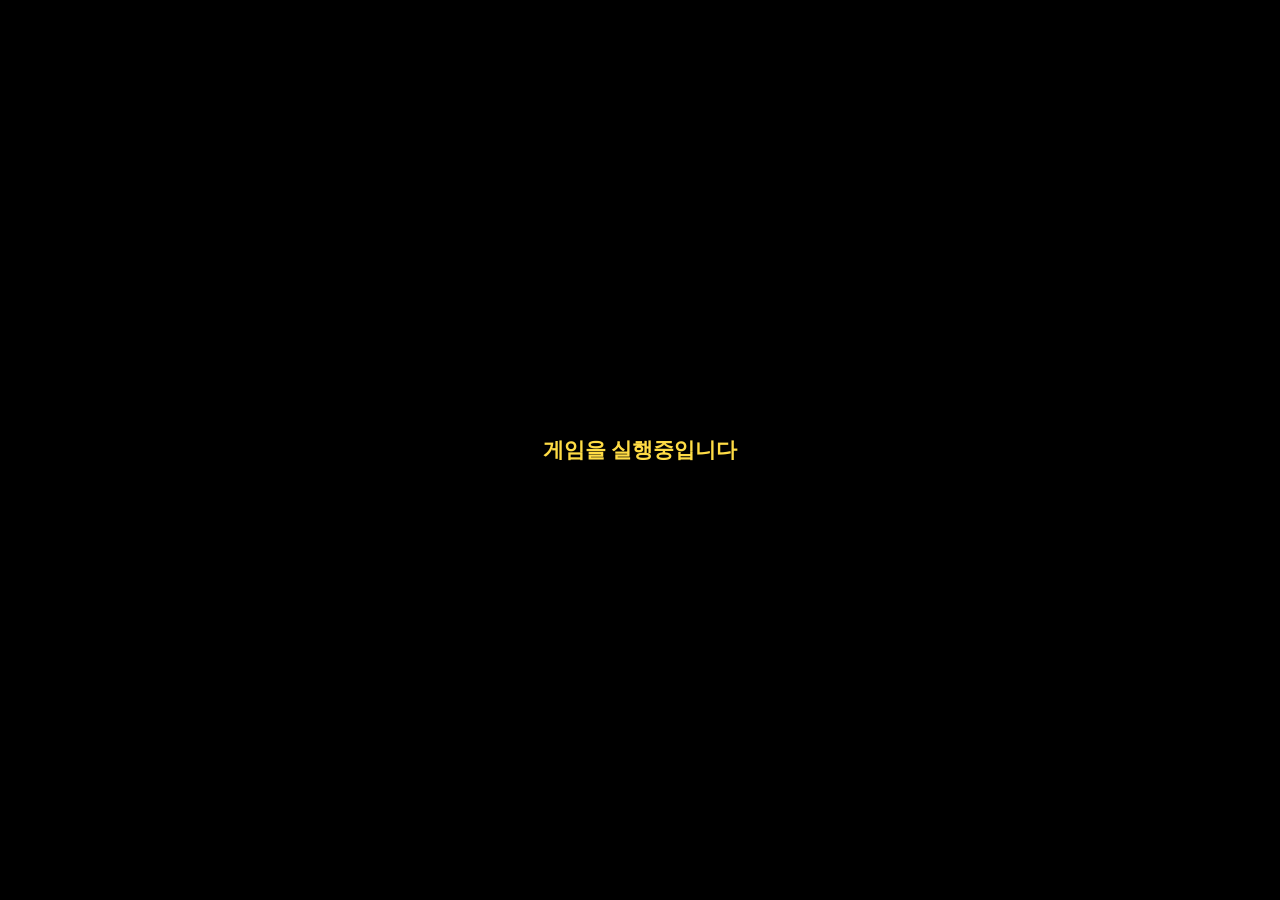
==== timing-shooter/index.html @ fca8069f "Add seamless tutorial and stage music, final boss theme and foyer chase ending" ====
<!doctype html>
<html lang="ko">
<head>
  <meta charset="utf-8">
  <meta name="viewport" content="width=device-width, initial-scale=1">
  <title>Timing Shooter Prototype</title>
  <style>
    :root {
      --target-size: 36px;
      --perfect-size: 52px;
      --circle-size: 120px;
      --judge-size: 61px;
      --button-size: 43px;
      --enemy-height: 245px;
    }

    * {
      box-sizing: border-box;
      -webkit-tap-highlight-color: transparent;
      user-select: none;
    }

    html,
    body {
      width: 100%;
      height: 100%;
      margin: 0;
      overflow: hidden;
      background: #000;
      font-family: Arial, Helvetica, sans-serif;
      display: flex;
      justify-content: center;
    }

    #stage {
      position: relative;
      width: min(100vw, 430px);
      height: 100dvh;
      min-height: 620px;
      overflow: hidden;
      background: #000 url("backgrounds/mafia_mansion_empty_01.png") center center / cover no-repeat;
      touch-action: manipulation;
    }

    #stage img { -webkit-touch-callout: none; -webkit-user-drag: none; }
    #pad { touch-action: none; }

    #stage:not(.game-running) #judgement,
    #stage:not(.game-running) #hud,
    #stage:not(.game-running) #netStatus,
    #stage:not(.game-running) #itemGaugeHud,
    #stage:not(.game-running) #itemTray,
    #stage:not(.game-running) #inventory,
    #stage:not(.game-running) #activeEffects,
    #stage:not(.game-running) #enemyCounter,
    #stage:not(.game-running) #pad {
      display: none;
    }

    #stage.shake {
      animation: stage-shake 260ms ease-in-out 3;
    }

    #stage::before {
      content: "";
      position: absolute;
      inset: 0;
      z-index: 0;
      background:
        radial-gradient(circle at 50% 38%, rgba(0, 0, 0, 0.08), rgba(0, 0, 0, 0.42) 72%),
        rgba(0, 0, 0, 0.18);
      pointer-events: none;
    }

    .front-screen {
      position: absolute;
      inset: 0;
      z-index: 90;
      display: flex;
      overflow: hidden;
      background: #000;
    }

    .front-screen.hidden {
      display: none;
    }

    #screenFade {
      position: absolute;
      inset: 0;
      z-index: 120;
      opacity: 0;
      background: #000;
      pointer-events: none;
      transition: opacity 500ms ease;
    }

    #screenFade.visible {
      opacity: 1;
    }

    #loadingScreen {
      position: absolute;
      inset: 0;
      z-index: 140;
      display: flex;
      align-items: center;
      justify-content: center;
      background: #000;
      color: #ffdc45;
      font-size: 21px;
      font-weight: 700;
      text-align: center;
      padding: 24px;
    }

    #loadingScreen[hidden] { display: none; }

    #floorLoading {
      position: absolute;
      inset: 0;
      z-index: 100;
      background: #000;
    }
    #floorLoading[hidden] { display: none; }
    #floorLoading img {
      width: 100%;
      height: 100%;
      object-fit: cover;
      object-position: 30% center;
    }
    #floorLoading img.baked-caption {
      position: absolute;
      top: -10%;
      height: 110%;
    }
    #floorLoadingCaption {
      position: absolute;
      top: 6%;
      width: 100%;
      padding: 0 12px;
      color: #ffe28b;
      font-size: 24px;
      font-weight: 900;
      text-align: center;
      text-shadow: 0 2px 4px #000;
    }

    #titleScreen {
      align-items: center;
      justify-content: flex-start;
      flex-direction: column;
      background: #000 url("sprites/Main/main_title.png") center center / cover no-repeat;
    }

    #modeScreen::after {
      content: "";
      position: absolute;
      inset: 0;
      z-index: 0;
      background:
        linear-gradient(180deg, rgba(0, 0, 0, 0.2), rgba(0, 0, 0, 0.12) 45%, rgba(0, 0, 0, 0.62)),
        radial-gradient(circle at 50% 26%, rgba(255, 206, 105, 0.1), rgba(0, 0, 0, 0.2) 62%);
      pointer-events: none;
    }

    .tap-to-start {
      position: absolute;
      left: 50%;
      bottom: 24%;
      z-index: 1;
      transform: translateX(-50%);
      color: #f7e6b8;
      font-size: clamp(19px, 5.8vw, 28px);
      font-weight: 900;
      letter-spacing: 0;
      text-shadow: 0 3px 0 rgba(0, 0, 0, 0.9), 0 0 16px rgba(255, 206, 112, 0.58);
      white-space: nowrap;
      animation: tap-blink 1s steps(2, end) infinite;
      pointer-events: none;
    }

    #modeScreen {
      flex-direction: column;
      justify-content: center;
      gap: 11px;
      padding: max(12px, env(safe-area-inset-top)) 0 max(16px, env(safe-area-inset-bottom));
      background: #05070a url("sprites/Main/background.png") center center / cover no-repeat;
    }

    #modeScreen::before {
      content: "";
      position: absolute;
      inset: 0;
      z-index: 0;
      background: rgba(0, 0, 0, 0.42);
      backdrop-filter: blur(2px);
    }

    .mode-title {
      position: relative;
      z-index: 1;
      margin: 0;
      padding-top: 0;
      color: #f4dfaa;
      font-size: clamp(22px, 6.2vw, 32px);
      font-weight: 900;
      text-align: center;
      letter-spacing: 0;
      text-shadow: 0 4px 0 rgba(0, 0, 0, 0.8), 0 0 18px rgba(255, 195, 90, 0.44);
    }

    .mode-card-row {
      position: relative;
      z-index: 1;
      display: flex;
      justify-content: center;
      gap: 9px;
      width: 100%;
      padding: 2px 12px 0;
      overflow: visible;
    }

    .mode-card {
      flex: 0 1 calc((100% - 42px) / 3);
      max-width: 125px;
      aspect-ratio: 1086 / 1448;
      padding: 0;
      border: 2px solid rgba(255, 220, 150, 0.46);
      border-radius: 8px;
      overflow: hidden;
      background: rgba(0, 0, 0, 0.42);
      box-shadow: 0 12px 28px rgba(0, 0, 0, 0.5), 0 0 18px rgba(255, 185, 88, 0.14);
      transform: translateY(0);
      transition: transform 120ms ease, filter 120ms ease, border-color 120ms ease;
    }

    .mode-card img {
      display: block;
      width: 100%;
      height: 100%;
      object-fit: cover;
      pointer-events: none;
    }

    .mode-card:active {
      transform: translateY(5px) scale(0.985);
      filter: brightness(1.12);
      border-color: rgba(255, 240, 190, 0.95);
    }

    .mode-card.selected {
      border-color: #ffd84a;
      filter: brightness(1.14) saturate(1.08);
      box-shadow:
        0 12px 28px rgba(0, 0, 0, 0.5),
        0 0 0 2px rgba(255, 216, 74, 0.35),
        0 0 24px rgba(255, 216, 74, 0.48);
    }

    .mode-description {
      position: relative;
      z-index: 1;
      width: calc(100% - 28px);
      height: 184px;
      margin: 2px auto 0;
      padding: 16px 16px 14px;
      border: 1px solid rgba(235, 196, 118, 0.5);
      border-radius: 8px;
      background: linear-gradient(180deg, rgba(10, 14, 20, 0.86), rgba(5, 7, 12, 0.78));
      box-shadow: 0 12px 28px rgba(0, 0, 0, 0.36), inset 0 1px 0 rgba(255, 255, 255, 0.06);
      color: rgba(246, 226, 184, 0.92);
      font-size: clamp(13px, 3.8vw, 16px);
      font-weight: 800;
      line-height: 1.45;
      text-align: center;
      overflow: hidden;
    }

    .mode-description strong {
      display: block;
      margin-bottom: 8px;
      color: #ffd874;
      font-size: clamp(17px, 5vw, 22px);
      letter-spacing: 0;
      text-shadow: 0 2px 0 rgba(0, 0, 0, 0.8);
    }

    #startGameButton {
      position: relative;
      z-index: 1;
      width: min(72%, 280px);
      min-height: 54px;
      margin: 2px auto 0;
      border: 1px solid rgba(255, 219, 124, 0.82);
      border-radius: 8px;
      color: #1a1208;
      background: linear-gradient(180deg, #ffe78e, #d9962e);
      box-shadow: 0 8px 0 rgba(70, 37, 10, 0.72), 0 0 22px rgba(255, 205, 88, 0.35);
      font-size: clamp(17px, 5vw, 22px);
      font-weight: 900;
      letter-spacing: 0;
      text-shadow: 0 1px 0 rgba(255, 255, 255, 0.5);
    }

    #startGameButton:active {
      transform: translateY(7px);
      box-shadow: 0 1px 0 rgba(70, 37, 10, 0.72), 0 0 18px rgba(255, 205, 88, 0.42);
    }

    .target-set {
      position: absolute;
      z-index: 2;
      width: var(--circle-size);
      height: var(--circle-size);
      transform: translate(-50%, -50%);
      pointer-events: none;
    }

    .target-set img {
      position: absolute;
      left: 50%;
      top: 50%;
      display: block;
      transform: translate(-50%, -50%);
      pointer-events: none;
    }

    .enemy-img {
      z-index: 1;
      top: 70%;
      width: auto;
      height: var(--enemy-height);
      filter: drop-shadow(0 10px 16px rgba(0, 0, 0, 0.6));
      transform: translate(-50%, -50%);
    }

    .enemy-img.reaction {
      transform: translate(-50%, -50%) scale(0.9);
    }

    .enemy-knockdown {
      position: absolute;
      left: 50%;
      top: 50%;
      z-index: 1;
      transform: translate(-50%, -50%);
      background-size: 400% 200%;
      background-repeat: no-repeat;
      pointer-events: none;
      filter: drop-shadow(0 10px 16px rgba(0, 0, 0, 0.6));
    }

    .target-img {
      z-index: 2;
      width: var(--target-size);
      height: var(--target-size);
    }

    .perfect-line-img {
      z-index: 3;
      width: var(--perfect-size);
      height: var(--perfect-size);
    }

    .perfect-line-img.sniper-assisted {
      transform: translate(-50%, -50%) scale(1.55);
      filter: drop-shadow(0 0 10px rgba(255, 235, 150, 0.85));
    }

    .circle-img {
      z-index: 4;
      width: var(--circle-size);
      height: var(--circle-size);
      will-change: transform;
    }

    .judge-img {
      z-index: 5;
      width: var(--judge-size);
      height: var(--judge-size);
      opacity: 0;
      transition: opacity 55ms linear;
    }

    .judge-img.visible {
      opacity: 1;
    }

    .judge-img.sniper-assisted {
      transform: translate(-50%, -50%) scale(1.45);
      filter: drop-shadow(0 0 12px rgba(255, 235, 150, 0.75));
    }

    #judgement {
      position: absolute;
      left: 50%;
      top: 18%;
      z-index: 10;
      transform: translate(-50%, -50%);
      font-size: clamp(42px, 12vw, 104px);
      font-weight: 900;
      letter-spacing: 0;
      text-shadow: 0 4px 0 rgba(0, 0, 0, 0.75), 0 0 24px currentColor;
      opacity: 0;
      pointer-events: none;
      white-space: nowrap;
    }

    #judgement.show {
      animation: judgement-pop 540ms ease-out forwards;
    }

    .judgement-popup {
      position: absolute;
      z-index: 10;
      transform: translate(-50%, -50%);
      font-size: clamp(22px, 5vw, 42px);
      font-weight: 900;
      letter-spacing: 0;
      text-shadow: 0 4px 0 rgba(0, 0, 0, 0.75), 0 0 24px currentColor;
      pointer-events: none;
      white-space: nowrap;
      animation: judgement-pop 540ms ease-out forwards;
    }

    .combo-popup {
      position: absolute;
      left: 50%;
      top: max(260px, 28%);
      z-index: 12;
      transform: translate(-50%, -50%);
      color: #ffd85a;
      font-size: clamp(24px, 7vw, 54px);
      font-weight: 900;
      letter-spacing: 0;
      text-shadow:
        0 4px 0 rgba(0, 0, 0, 0.85),
        0 0 18px rgba(255, 200, 60, 0.9),
        0 0 32px rgba(255, 110, 30, 0.55);
      pointer-events: none;
      white-space: nowrap;
      animation: combo-pop 720ms ease-out forwards;
    }

    .damage-popup {
      position: absolute;
      z-index: 11;
      transform: translate(-50%, -50%);
      color: #ff2f2f;
      font-size: clamp(24px, 6vw, 48px);
      font-weight: 800;
      letter-spacing: 0;
      -webkit-text-stroke: 4.8px #fff;
      paint-order: stroke fill;
      text-shadow:
        -3px -3px 0 #fff,
        3px -3px 0 #fff,
        -3px 3px 0 #fff,
        3px 3px 0 #fff,
        -5px 0 0 #fff,
        5px 0 0 #fff,
        0 -5px 0 #fff,
        0 5px 0 #fff,
        0 4px 0 rgba(0, 0, 0, 0.72),
        0 0 16px rgba(255, 40, 40, 0.35);
      pointer-events: none;
      white-space: nowrap;
      animation: damage-rise 430ms ease-out forwards;
    }

    .item-name-popup {
      position: absolute;
      left: 50%;
      top: max(300px, 33%);
      z-index: 13;
      transform: translate(-50%, -50%);
      font-size: clamp(18px, 4.9vw, 38px);
      font-weight: 900;
      letter-spacing: 0;
      -webkit-text-stroke: 3.4px #fff;
      paint-order: stroke fill;
      pointer-events: none;
      white-space: nowrap;
      text-shadow:
        -3px -3px 0 #fff,
        3px -3px 0 #fff,
        -3px 3px 0 #fff,
        3px 3px 0 #fff,
        -4px 0 0 #fff,
        4px 0 0 #fff,
        0 -4px 0 #fff,
        0 4px 0 #fff,
        0 4px 0 rgba(0, 0, 0, 0.75),
        0 0 18px currentColor;
      animation: item-name-pop 1050ms ease-out forwards;
    }

    .item-name-popup.weapon {
      color: #ff3030;
    }

    .item-name-popup.support {
      color: #35e868;
    }

    .bullet-effect {
      position: absolute;
      z-index: 9;
      width: 160px;
      height: auto;
      transform: translate(-50%, -50%);
      pointer-events: none;
      mix-blend-mode: screen;
      filter: saturate(1.2) brightness(1.08);
    }

    .muzzle-flash {
      position: absolute;
      z-index: 8;
      width: 86px;
      height: auto;
      transform: translate(-50%, -50%) scaleX(-1);
      pointer-events: none;
      mix-blend-mode: screen;
      filter: saturate(1.35) brightness(1.18);
    }

    .enemy-hp {
      position: absolute;
      left: 50%;
      z-index: 6;
      width: 142px;
      height: 17px;
      transform: translate(-50%, -50%) scale(0.65);
      pointer-events: none;
    }

    .enemy-hp-fill {
      position: absolute;
      left: calc(50% - 58.5px);
      top: calc(50% - 5px);
      z-index: 1;
      width: 117px;
      height: 10px;
      border-radius: 999px;
      background:
        linear-gradient(180deg, rgba(255, 160, 150, 0.95), rgba(178, 0, 18, 0.95) 48%, rgba(92, 0, 8, 0.98)),
        repeating-linear-gradient(90deg, rgba(255, 255, 255, 0.14) 0 6px, rgba(0, 0, 0, 0.08) 6px 12px);
      box-shadow: inset 0 1px 0 rgba(255, 230, 220, 0.42), 0 0 8px rgba(255, 35, 35, 0.28);
      transition: width 360ms ease-out;
    }

    .enemy-hp-frame {
      position: absolute;
      inset: 0;
      z-index: 2;
      width: 100%;
      height: 100%;
      object-fit: fill;
    }

    .machine-push-prompt {
      position: absolute;
      left: 50%;
      z-index: 8;
      display: none;
      align-items: center;
      gap: 4px;
      transform: translate(-50%, -50%);
      pointer-events: none;
      filter: drop-shadow(0 3px 0 rgba(0, 0, 0, 0.7)) drop-shadow(0 0 10px rgba(255, 238, 120, 0.55));
    }

    .machine-push-prompt.visible {
      display: flex;
    }

    .machine-push-prompt img {
      position: static;
      width: 24px;
      height: 24px;
      transform: none;
      animation: machine-button-mash 260ms ease-in-out infinite;
    }

    .machine-push-prompt span {
      color: #ffe66d;
      font-size: 14px;
      font-weight: 900;
      letter-spacing: 0;
      -webkit-text-stroke: 2px #000;
      paint-order: stroke fill;
      text-shadow: 0 0 10px rgba(255, 210, 60, 0.72);
      animation: machine-push-blink 520ms steps(2, end) infinite;
    }

    .hit-blood-overlay {
      position: absolute;
      inset: 0;
      z-index: 45;
      width: 100%;
      height: 100%;
      object-fit: cover;
      pointer-events: none;
      mix-blend-mode: screen;
      animation: hit-blood-flash 760ms ease-out forwards;
    }

    #hud {
      position: absolute;
      left: 12px;
      top: 12px;
      z-index: 30;
      width: min(310px, calc(100% - 100px));
      padding: 10px 12px 12px;
      border: 1px solid rgba(255, 255, 255, 0.08);
      border-radius: 8px;
      background: linear-gradient(180deg, rgba(11, 16, 22, 0.86), rgba(7, 10, 14, 0.72));
      box-shadow: 0 12px 30px rgba(0, 0, 0, 0.34);
      pointer-events: none;
    }

    .score-row {
      display: flex;
      align-items: baseline;
      justify-content: space-between;
      gap: 12px;
      margin-bottom: 8px;
    }

    .hud-label {
      color: rgba(255, 255, 255, 0.72);
      font-size: 11px;
      font-weight: 800;
      letter-spacing: 0.08em;
    }

    #scoreValue {
      color: #ffffff;
      font-size: 38px;
      font-weight: 900;
      line-height: 0.95;
      letter-spacing: 0;
      text-shadow: 0 0 14px rgba(255, 220, 130, 0.28), 0 3px 0 rgba(0, 0, 0, 0.52);
    }

    .hp-row,
    .effect-row {
      display: grid;
      grid-template-columns: 1fr auto;
      gap: 10px;
      align-items: center;
    }

    .hp-row {
      margin-bottom: 8px;
    }

    .hp-track {
      position: relative;
      height: 10px;
      overflow: hidden;
      border-radius: 999px;
      background: rgba(255, 255, 255, 0.13);
      box-shadow: inset 0 0 0 1px rgba(255, 255, 255, 0.08), inset 0 2px 4px rgba(0, 0, 0, 0.48);
    }

    #hpFill {
      position: absolute;
      left: 0;
      top: 0;
      width: 100%;
      height: 100%;
      border-radius: inherit;
      background: linear-gradient(90deg, #db3241 0%, #ff5261 100%);
      box-shadow: 0 0 14px rgba(255, 82, 97, 0.28);
      transition: width 180ms ease-out;
    }

    #hpText {
      min-width: 58px;
      color: rgba(255, 255, 255, 0.82);
      font-size: 11px;
      font-weight: 900;
      text-align: right;
    }

    .effect-row {
      position: absolute;
      left: 0;
      right: 150px;
      bottom: 48px;
      z-index: 7;
      display: none;
      grid-template-columns: 38px 1fr 36px;
      gap: 7px;
      align-items: center;
      height: 38px;
      pointer-events: none;
    }

    .effect-row[data-slot="2"] {
      bottom: 86px;
    }

    .effect-row[data-slot="3"] {
      bottom: 124px;
    }

    .effect-row.visible {
      display: grid;
    }

    .effect-track {
      position: relative;
      height: 7px;
      overflow: hidden;
      border-radius: 999px;
      background: rgba(255, 255, 255, 0.13);
      box-shadow: inset 0 0 0 1px rgba(255, 255, 255, 0.07);
    }

    .effect-gauge-fill {
      position: absolute;
      left: 0;
      top: 0;
      width: 100%;
      height: 100%;
      border-radius: inherit;
      background: linear-gradient(90deg, #ffd45b 0%, #ff7445 100%);
      transition: width 120ms linear;
    }

    .effect-gauge-text {
      min-width: 36px;
      color: rgba(255, 238, 184, 0.92);
      font-size: 10px;
      font-weight: 900;
      text-align: right;
      text-shadow: 0 2px 0 rgba(0, 0, 0, 0.85), 0 0 8px rgba(255, 195, 82, 0.38);
    }

    #netStatus {
      display: none;
      position: absolute;
      left: 10px;
      top: 94px;
      z-index: 30;
      padding: 5px 8px;
      border-radius: 6px;
      background: rgba(0, 0, 0, 0.45);
      color: rgba(255, 255, 255, 0.85);
      font-size: 12px;
      font-weight: 700;
      letter-spacing: 0;
      pointer-events: none;
    }

    #exitGame {
      position: absolute;
      top: 12px;
      right: 12px;
      z-index: 31;
      width: 56px;
      min-height: 44px;
      border: 1px solid #ffffff60;
      border-radius: 6px;
      color: #fff;
      background: #12171ee6;
      font-size: 13px;
      font-weight: 700;
      cursor: pointer;
    }

    #audioControls { position: absolute; left: 12px; bottom: 20px; z-index: 96; display: flex; gap: 6px; }
    #audioControls[hidden] { display: none; }
    #audioControls button { width: 52px; height: 36px; border: 1px solid #ffffff70; border-radius: 4px; background: #12171ee6; color: #ffd629; font-size: 12px; font-weight: 700; cursor: pointer; }
    #audioControls button[aria-pressed="false"] { color: #b6bbc2; text-decoration: line-through; }
    #stage.game-running #audioControls, #stage.duel-running #audioControls { left: auto; right: 80px; top: 12px; bottom: auto; }
    #stage.game-running #audioControls button, #stage.duel-running #audioControls button { width: 44px; height: 30px; }

    .player-label { color: #fff; font-size: 14px; font-weight: 900; margin-bottom: 3px; }
    #enemyCounter {
      position: absolute; top: 65px; right: 12px; z-index: 30;
      display: flex; align-items: center; gap: 4px; pointer-events: none;
    }
    .enemy-face { position: relative; width: 30px; height: 36px; overflow: hidden; }
    .enemy-face img { position: absolute; width: 96px; max-width: none; left: -24px; top: -2px; }
    #enemiesRemaining { color: #fff; font-size: 30px; font-weight: 900; text-shadow: 0 2px 3px #000; }
    #activeEffects {
      position: absolute; left: 12px; top: 134px; width: min(310px, calc(100% - 100px));
      z-index: 30; pointer-events: none;
    }
    #activeEffects .effect-row {
      position: static; height: 30px; margin-bottom: 4px;
      grid-template-columns: 30px minmax(0, 1fr) 36px;
    }
    #activeEffects .active-item-icon { width: 30px; height: 26px; }
    #inventory {
      position: absolute; left: 14px; bottom: 92px; z-index: 20;
      width: min(252px, calc(100% - 170px)); display: grid;
      grid-template-columns: repeat(3, minmax(0, 1fr)); gap: 6px;
    }
    .inventory-slot {
      position: relative; height: 62px; min-width: 0; padding: 4px;
      border: 1px solid #ffe0a0; border-radius: 8px;
      background: linear-gradient(#ffdb9d, #d98e48); cursor: pointer;
    }
    .inventory-slot:disabled { background: #131a22b8; border-color: #ffffff50; cursor: default; }
    .inventory-slot img { width: 100%; height: 100%; object-fit: contain; }
    .inventory-slot span { position: absolute; right: 3px; bottom: 2px; font-size: 10px; font-weight: 900; color: #23150b; }
    .inventory-slot:active:not(:disabled) { transform: translateY(3px); }
    #stage:not(.game-running) #exitGame,
    #exitGame[hidden], #exitConfirm[hidden] { display: none; }
    #exitConfirm {
      position: absolute;
      inset: 0;
      z-index: 70;
      display: grid;
      place-items: center;
      background: #000b;
    }
    .exit-dialog {
      width: min(280px, calc(100% - 48px));
      padding: 28px 20px 20px;
      border: 1px solid #ffffff50;
      border-radius: 8px;
      background: #191d23;
      color: #fff;
      text-align: center;
    }
    .exit-dialog h2 { margin: 0 0 24px; font-size: 22px; }
    .exit-actions { display: flex; gap: 12px; }
    .exit-actions button { flex: 1; min-height: 44px; border: 1px solid #ffffff60; border-radius: 6px; font-size: 16px; font-weight: 700; cursor: pointer; }
    #exitYes { background: #b32b34; color: #fff; }
    #exitNo { background: #e6e9ef; color: #20242c; }

    #stageClear,
    #gameOver {
      position: absolute;
      inset: 0;
      z-index: 60;
      display: grid;
      place-items: center;
      background: #0008;
      color: #ffd629;
      font-size: 40px;
      font-weight: 900;
      text-align: center;
      text-shadow: 0 3px 6px #000;
    }

    #stageClear[hidden], #gameOver[hidden] { display: none; }
    .clear-results {
      position: absolute;
      top: 20%;
      left: 50%;
      width: min(330px, calc(100% - 48px));
      transform: translateX(-50%);
    }
    .clear-title {
      margin: 0 0 32px;
      font-size: 40px;
      line-height: 1.15;
      animation: clear-stamp 440ms ease-out both;
    }
    .clear-score-row {
      margin-top: 22px;
      visibility: hidden;
      color: #fff;
    }
    .clear-score-row.revealed {
      visibility: visible;
      animation: clear-stamp 360ms ease-out both;
    }
    .clear-score-label { display: block; font-size: 15px; line-height: 1.5; }
    .clear-score-value { display: block; font-size: 32px; line-height: 1.2; font-variant-numeric: tabular-nums; }
    #clearShootRow { color: #ffe18b; }
    #clearHpRow { color: #7dffa6; }
    #clearTotalRow { padding-top: 20px; border-top: 1px solid #ffffff60; }
    .clear-score-row.summing .clear-score-value { animation: clear-score-pulse 400ms ease-out; }
    @keyframes clear-stamp {
      0% { opacity: 0; transform: scale(1.35); }
      65% { opacity: 1; transform: scale(0.96); }
      100% { opacity: 1; transform: scale(1); }
    }
    @keyframes clear-score-pulse {
      50% { transform: scale(1.12); color: #fff; }
    }
    #gameOver {
      color: #ff3434;
      opacity: 0;
      animation: game-over-reveal 450ms ease-out 1100ms forwards;
    }
    @keyframes game-over-reveal {
      to { opacity: 1; }
    }
    .return-to-title {
      width: 100%;
      min-height: 44px;
      padding: 8px;
      border: 0;
      background: transparent;
      color: #fff;
      font: 700 16px Arial, sans-serif;
      cursor: pointer;
      animation: tap-blink 1s steps(2, end) infinite;
    }
    .return-to-title[hidden] { display: none; }
    #returnToTitle { position: absolute; top: calc(50% + 52px); left: 0; }
    #clearReturnToTitle { margin-top: 28px; }
    #stage.game-over #pad,
    #stage.game-over #itemGaugeHud,
    #stage.game-over #itemTray {
      opacity: 0;
      transition: opacity 300ms ease-out;
    }

    @keyframes damage-rise {
      0% {
        opacity: 0;
        transform: translate(-50%, -50%) scale(0.82);
      }
      16% {
        opacity: 1;
        transform: translate(-50%, -58%) scale(1.08);
      }
      42% {
        opacity: 1;
        transform: translate(-50%, -112%) scale(1);
      }
      82% {
        opacity: 1;
        transform: translate(-50%, -112%) scale(1);
      }
      100% {
        opacity: 0;
        transform: translate(-50%, -112%) scale(0.98);
      }
    }

    @keyframes judgement-pop {
      0% {
        opacity: 0;
        transform: translate(-50%, -50%) scale(0.78);
      }
      16% {
        opacity: 1;
        transform: translate(-50%, -50%) scale(1.08);
      }
      70% {
        opacity: 1;
        transform: translate(-50%, -50%) scale(1);
      }
      100% {
        opacity: 0;
        transform: translate(-50%, -58%) scale(0.96);
      }
    }

    @keyframes combo-pop {
      0% {
        opacity: 0;
        transform: translate(-50%, -34%) scale(0.76);
      }
      20% {
        opacity: 1;
        transform: translate(-50%, -50%) scale(1.16);
      }
      70% {
        opacity: 1;
        transform: translate(-50%, -54%) scale(1);
      }
      100% {
        opacity: 0;
        transform: translate(-50%, -72%) scale(1.03);
      }
    }

    @keyframes item-name-pop {
      0% {
        opacity: 0;
        transform: translate(-50%, -34%) scale(0.78);
      }
      18% {
        opacity: 1;
        transform: translate(-50%, -50%) scale(1.12);
      }
      72% {
        opacity: 1;
        transform: translate(-50%, -52%) scale(1);
      }
      100% {
        opacity: 0;
        transform: translate(-50%, -70%) scale(0.98);
      }
    }

    @keyframes machine-button-mash {
      0%,
      100% {
        transform: translateY(0) scale(1);
      }
      48% {
        transform: translateY(4px) scale(0.92);
      }
    }

    @keyframes machine-push-blink {
      0%,
      49% {
        opacity: 1;
      }
      50%,
      100% {
        opacity: 0.42;
      }
    }

    @keyframes stage-shake {
      0% {
        transform: translate(0, 0);
      }
      20% {
        transform: translate(-7px, 5px);
      }
      40% {
        transform: translate(6px, -4px);
      }
      60% {
        transform: translate(-5px, -3px);
      }
      80% {
        transform: translate(4px, 3px);
      }
      100% {
        transform: translate(0, 0);
      }
    }

    @keyframes hit-blood-flash {
      0% {
        opacity: 0;
      }
      14% {
        opacity: 0.52;
      }
      48% {
        opacity: 0.32;
      }
      100% {
        opacity: 0;
      }
    }

    #pad {
      position: absolute;
      right: 12px;
      bottom: 92px;
      z-index: 20;
      width: 132px;
      height: 132px;
    }

    .pad-button {
      position: absolute;
      width: var(--button-size);
      height: var(--button-size);
      padding: 0;
      border: 0;
      border-radius: 50%;
      background: transparent;
      cursor: pointer;
      filter: drop-shadow(0 7px 0 rgba(0, 0, 0, 0.55)) drop-shadow(0 0 16px rgba(255, 255, 255, 0.18));
      transform: translateY(0);
    }

    .pad-button[data-color="b"] {
      left: 44px;
      top: 0;
    }

    .pad-button[data-color="g"] {
      left: 0;
      top: 44px;
    }

    .pad-button[data-color="y"] {
      left: 44px;
      bottom: 0;
    }

    .pad-button[data-color="r"] {
      right: 0;
      top: 44px;
    }

    .pad-button:active,
    .pad-button.pressed {
      transform: translateY(7px);
      filter: drop-shadow(0 1px 0 rgba(0, 0, 0, 0.7)) drop-shadow(0 0 24px rgba(255, 255, 255, 0.38));
    }

    .pad-button img {
      width: 100%;
      height: 100%;
      display: block;
    }

    #itemTray {
      position: absolute;
      left: 14px;
      bottom: 170px;
      z-index: 20;
      width: min(166px, calc(100% - 170px));
      height: 172px;
      pointer-events: none;
    }

    #itemTray.raised-1 {
      bottom: 122px;
    }

    #itemTray.raised-2 {
      bottom: 164px;
    }

    #itemTray.raised-3 {
      bottom: 202px;
    }

    .item-choice {
      position: absolute;
      width: calc(50% - 4px);
      height: 52px;
      border: 1px solid rgba(255, 255, 255, 0.18);
      border-radius: 8px;
      background: linear-gradient(180deg, rgba(38, 45, 55, 0.88), rgba(13, 17, 23, 0.88));
      color: rgba(255, 255, 255, 0.52);
      font-size: 12px;
      font-weight: 900;
      letter-spacing: 0;
      box-shadow: 0 7px 0 rgba(0, 0, 0, 0.48), 0 0 18px rgba(255, 255, 255, 0.08);
      cursor: pointer;
      pointer-events: auto;
    }

    .item-choice:active {
      transform: translateY(7px);
      box-shadow: 0 1px 0 rgba(0, 0, 0, 0.68), 0 0 24px rgba(255, 66, 48, 0.38);
    }

    .item-choice {
      display: none;
      color: #24170e;
      border-color: rgba(255, 222, 165, 0.86);
      background: linear-gradient(180deg, rgba(255, 219, 157, 0.96), rgba(217, 142, 72, 0.96));
      box-shadow: 0 7px 0 rgba(82, 41, 15, 0.58), 0 0 18px rgba(255, 180, 80, 0.24);
    }

    .item-choice img {
      position: absolute;
      left: 50%;
      top: 50%;
      max-width: calc(100% - 6px);
      max-height: 46px;
      transform: translate(-50%, -50%);
      filter: brightness(1.14) saturate(1.12) contrast(1.06) drop-shadow(0 2px 2px rgba(80, 35, 10, 0.38));
      pointer-events: none;
    }

    .active-item-icon {
      display: none;
      width: 38px;
      height: 32px;
      border: 1px solid rgba(255, 222, 165, 0.86);
      border-radius: 7px;
      background: linear-gradient(180deg, rgba(255, 219, 157, 0.96), rgba(217, 142, 72, 0.96));
      box-shadow: 0 4px 0 rgba(82, 41, 15, 0.58), 0 0 12px rgba(255, 180, 80, 0.24);
      pointer-events: none;
    }

    .active-item-icon.visible {
      display: block;
    }

    .active-item-icon img {
      width: 100%;
      height: 100%;
      object-fit: contain;
      padding: 3px;
      filter: brightness(1.32) saturate(1.18) contrast(1.06);
    }

    :is(.item-choice, .inventory-slot, .active-item-icon)[data-item-id="magnum"] { --weapon-tag: #ef3038; }
    :is(.item-choice, .inventory-slot, .active-item-icon)[data-item-id="shotgun"] { --weapon-tag: #fff12c; }
    :is(.item-choice, .inventory-slot, .active-item-icon)[data-item-id="machine_gun"] { --weapon-tag: #2479ff; }
    :is(.item-choice, .inventory-slot, .active-item-icon)[data-item-id="sniper"] { --weapon-tag: #20c94f; }
    :is(.item-choice, .inventory-slot, .active-item-icon):is([data-item-id="magnum"], [data-item-id="shotgun"], [data-item-id="machine_gun"], [data-item-id="sniper"])::after {
      content: '';
      position: absolute;
      left: 0;
      top: 0;
      width: 20px;
      height: 20px;
      border-top-left-radius: 6px;
      background: var(--weapon-tag);
      clip-path: polygon(0 0, 100% 0, 0 100%);
      pointer-events: none;
      z-index: 2;
    }
    .active-item-icon { position: relative; }
    .active-item-icon[data-item-id]::after { width: 10px; height: 10px; border-top-left-radius: 5px; }

    .item-choice.visible {
      display: block;
    }

    .item-choice[data-slot="1"] {
      left: 0;
      top: 0;
    }

    .item-choice[data-slot="2"] {
      right: 0;
      top: 0;
    }

    .item-choice[data-slot="3"] {
      left: 0;
      top: 60px;
    }

    .item-choice[data-slot="4"] {
      right: 0;
      top: 60px;
    }

    .item-choice[data-slot="5"] {
      left: 0;
      bottom: 0;
    }

    .item-choice[data-slot="6"] {
      right: 0;
      bottom: 0;
    }

    #itemGaugeHud {
      position: absolute;
      left: 10px;
      right: 10px;
      bottom: 8px;
      z-index: 24;
      display: grid;
      grid-template-columns: 48px 1fr;
      gap: 8px;
      align-items: end;
      height: 86px;
      pointer-events: none;
    }

    .item-level-label {
      height: 30px;
      display: flex;
      align-items: center;
      justify-content: center;
      gap: 3px;
      align-self: end;
      margin-bottom: 7px;
      color: #ffeaa2;
      font-weight: 900;
      text-shadow: 0 2px 0 rgba(0, 0, 0, 0.72), 0 0 8px rgba(255, 187, 55, 0.35);
    }

    .item-level-label span {
      font-size: 9px;
      letter-spacing: 0;
    }

    #itemGaugeLevel {
      font-size: 20px;
      line-height: 1;
    }

    .item-gauge-wrap {
      position: relative;
      height: 48px;
      grid-column: 2;
      grid-row: 1;
      align-self: end;
    }

    .item-gauge-track {
      position: absolute;
      left: 0;
      right: 0;
      bottom: 16px;
      height: 11px;
      overflow: hidden;
      border: 2px solid rgba(45, 29, 12, 0.86);
      border-radius: 999px;
      background: rgba(12, 13, 15, 0.78);
      box-shadow:
        inset 0 0 0 1px rgba(255, 255, 255, 0.12),
        inset 0 2px 4px rgba(0, 0, 0, 0.62),
        0 2px 0 rgba(0, 0, 0, 0.7);
    }

    .gauge-fill {
      position: absolute;
      left: 0;
      top: 0;
      width: 0%;
      height: 100%;
      z-index: 1;
      transition: width 170ms ease-out, filter 170ms ease-out;
    }

    .gauge-fill.no-transition {
      transition: none;
    }

    #itemGaugeFill1 {
      background: linear-gradient(90deg, #40d8ec 0%, #45d16f 46%, #ffd45b 100%);
      box-shadow: 0 0 14px rgba(64, 216, 236, 0.32);
    }

    #itemGaugeFill2 {
      background: linear-gradient(90deg, #3aa5ff 0%, #9f75ff 52%, #ff58c8 100%);
      box-shadow: 0 0 16px rgba(159, 117, 255, 0.35);
    }

    #itemGaugeFill3 {
      background: linear-gradient(90deg, #ff5b2e 0%, #ffcf2e 46%, #fff7b8 100%);
      box-shadow: 0 0 18px rgba(255, 91, 46, 0.48);
    }

    #itemGaugeDrainFill {
      position: absolute;
      left: 0;
      top: 0;
      z-index: 3;
      width: 0%;
      height: 100%;
      opacity: 0;
      background:
        linear-gradient(90deg,
          #40d8ec 0%,
          #45d16f 15%,
          #ffd45b 33.333%,
          #3aa5ff 33.334%,
          #9f75ff 52%,
          #ff58c8 66.666%,
          #ff5b2e 66.667%,
          #ffcf2e 82%,
          #fff7b8 100%);
      box-shadow: 0 0 18px rgba(255, 160, 70, 0.38);
      pointer-events: none;
    }

    .gauge-boundary {
      position: absolute;
      top: -2px;
      bottom: -2px;
      z-index: 4;
      width: 2px;
      background: rgba(255, 240, 170, 0.72);
      box-shadow: 0 0 6px rgba(255, 230, 110, 0.72), 0 0 0 1px rgba(0, 0, 0, 0.5);
    }

    .gauge-boundary[data-boundary="1"] {
      left: 33.333%;
    }

    .gauge-boundary[data-boundary="2"] {
      left: 66.666%;
    }

    #itemGaugePercent {
      position: absolute;
      left: 0;
      bottom: 0;
      min-width: 34px;
      transform: translateX(-50%);
      color: rgba(255, 246, 202, 0.96);
      font-size: 10px;
      font-weight: 900;
      text-align: center;
      text-shadow: 0 2px 0 rgba(0, 0, 0, 0.85), 0 0 8px rgba(255, 204, 82, 0.48);
      white-space: nowrap;
    }

    .gauge-reward-button {
      position: absolute;
      top: -10px;
      z-index: 6;
      display: none;
      width: 46px;
      height: 22px;
      padding: 0;
      border: 1px solid rgba(255, 232, 129, 0.92);
      border-radius: 6px;
      background: linear-gradient(180deg, rgba(255, 225, 104, 0.98), rgba(212, 95, 32, 0.98));
      color: #2a1207;
      font-size: 8px;
      font-weight: 900;
      line-height: 0.9;
      letter-spacing: 0;
      box-shadow: 0 4px 0 rgba(71, 28, 8, 0.7), 0 0 14px rgba(255, 85, 43, 0.5);
      transform: translateX(-50%);
      cursor: pointer;
      pointer-events: auto;
      animation: item-ready-pulse 820ms ease-in-out infinite alternate, item-reward-float 1300ms ease-in-out infinite;
    }

    .gauge-reward-button::before,
    .gauge-reward-button::after {
      content: '';
      position: absolute;
      left: 50%;
      transform: translateX(-50%);
      width: 0;
      height: 0;
      pointer-events: none;
    }

    .gauge-reward-button::before {
      bottom: -9px;
      border-left: 8px solid transparent;
      border-right: 8px solid transparent;
      border-top: 9px solid #ffe881;
    }

    .gauge-reward-button::after {
      bottom: -7px;
      border-left: 7px solid transparent;
      border-right: 7px solid transparent;
      border-top: 8px solid #d45f20;
    }

    .gauge-reward-button.visible {
      display: block;
    }

    .gauge-reward-button[data-level="1"] {
      left: 16.666%;
    }

    .gauge-reward-button[data-level="2"] {
      left: 50%;
    }

    .gauge-reward-button[data-level="3"] {
      left: 83.333%;
    }

    .gauge-reward-button:active {
      animation: none;
      transform: translate(-50%, 4px);
      box-shadow: 0 1px 0 rgba(71, 28, 8, 0.84), 0 0 18px rgba(255, 85, 43, 0.52);
    }

    @keyframes item-ready-pulse {
      from {
        filter: brightness(1);
      }
      to {
        filter: brightness(1.22);
      }
    }

    @keyframes item-reward-float {
      0%, 100% { transform: translate(-50%, 0); }
      50% { transform: translate(-50%, -4px); }
    }

    @media (prefers-reduced-motion: reduce) {
      .gauge-reward-button { animation: none; }
    }

    @keyframes tap-blink {
      0%,
      49% {
        opacity: 1;
      }
      50%,
      100% {
        opacity: 0.28;
      }
    }
  </style>
  <link rel="stylesheet" href="opening.css?v=shot-effect-5">
  <link rel="stylesheet" href="room_warning.css?v=center-2">
  <link rel="stylesheet" href="campaign_story.css?v=ending-type-4">
  <link rel="stylesheet" href="sanctuary_encounter.css?v=standard-dodge-2">
  <link rel="stylesheet" href="wharf_opening.css?v=stage2-distance-3">
  <link rel="stylesheet" href="cutscene_caption.css?v=casino-caption-3">
  <link rel="stylesheet" href="tutorial.css?v=item-guide-6">
  <link rel="stylesheet" href="boss_aftermath.css?v=boss-aftermath-2">
  <link rel="stylesheet" href="supply_crate.css?v=crate-two-4">
  <link rel="stylesheet" href="hall.css?v=game-over-5">
  <link rel="stylesheet" href="hostage.css?v=hostage-ring-2">
  <link rel="stylesheet" href="dodge.css?v=gold-bullet-8">
  <link rel="stylesheet" href="duel.css?v=release-20261016">
  <link rel="stylesheet" href="mission_briefing.css?v=sanctuary-10">
<link rel="stylesheet" href="public_ranking.css?v=stage-rankings-2">
</head>
<body>
  <main id="stage">
    <div id="loadingScreen" role="status" aria-live="polite">게임을 실행중입니다</div>
    <section id="floorLoading" aria-label="Ascending stairs" hidden>
      <img id="floorLoadingImage" alt="Police officer ascending the stairs">
      <div id="floorLoadingCaption">HOLD YOUR FIRE</div>
    </section>
    <section id="titleScreen" class="front-screen hidden" aria-label="title screen">
      <div class="tap-to-start">TAP TO START</div>
    </section>
    <section id="modeScreen" class="front-screen hidden" aria-label="mode select">
      <h1 class="mode-title">SELECT GAME MODE</h1>
      <div class="mode-card-row">
        <button id="mode1pButton" class="mode-card selected" type="button" data-mode="1p" aria-label="1P Mode">
          <img src="sprites/UI/1P Mode.png" alt="">
        </button>
        <button id="mode2pButton" class="mode-card" type="button" data-mode="2p" aria-label="2P Mode">
          <img src="sprites/UI/2P Mode.png" alt="">
        </button>
        <button id="modeVsButton" class="mode-card" type="button" data-mode="vs" aria-label="VS Mode">
          <img src="sprites/UI/VS Mode.png" alt="">
        </button>
      </div>
      <div id="modeDescription" class="mode-description">
        <strong>1P MODE</strong>
        1인 플레이 모드. 혼자서 모든 적을 다 처치한다.
      </div>
      <button id="startGameButton" type="button">START GAME</button>
    </section>
    <div id="judgement"></div>
    <section id="hud" aria-label="score and item gauge">
      <div class="player-label">1P</div>
      <div class="score-row">
        <div class="hud-label">SCORE</div>
        <div id="scoreValue">0</div>
      </div>
      <div class="hp-row">
        <div class="hp-track">
          <div id="hpFill"></div>
        </div>
        <div id="hpText">HP 100</div>
      </div>
    </section>
    <div id="netStatus" hidden><span id="netLabel">LOCAL</span></div>
    <div id="activeEffects" aria-label="active items"></div>
    <button id="exitGame" type="button">나가기</button>
    <div id="audioControls" aria-label="소리 설정" hidden>
      <button id="toggleBgm" type="button" aria-pressed="true" title="배경음 끄기" aria-label="배경음 끄기">BGM</button>
      <button id="toggleSfx" type="button" aria-pressed="true" title="효과음 끄기" aria-label="효과음 끄기">SFX</button>
    </div>
    <div id="enemyCounter" aria-label="remaining enemies"><span class="enemy-face"><img src="sprites/enemies/mafia_gunman_aim_01.png" alt=""></span><span id="enemiesRemaining">22</span></div>
    <div id="exitConfirm" role="dialog" aria-modal="true" aria-labelledby="exitQuestion" hidden>
      <div class="exit-dialog">
        <h2 id="exitQuestion">포기하시겠습니까?</h2>
        <div class="exit-actions"><button id="exitYes" type="button">예</button><button id="exitNo" type="button">아니오</button></div>
      </div>
    </div>
    <div id="stageClear" role="status" hidden>
      <div class="clear-results">
        <h2 class="clear-title">Stage Clear</h2>
        <div id="clearShootRow" class="clear-score-row"><span class="clear-score-label">SHOOT SCORE</span><strong id="clearShootScore" class="clear-score-value">0</strong></div>
        <div id="clearHpRow" class="clear-score-row"><span class="clear-score-label">HP SCORE</span><strong id="clearHpScore" class="clear-score-value">0</strong></div>
        <div id="clearTotalRow" class="clear-score-row"><span class="clear-score-label">TOTAL SCORE</span><strong id="clearTotalScore" class="clear-score-value">0</strong></div>
        <button id="clearReturnToTitle" class="return-to-title" type="button" hidden>탭하여 대화 보기</button>
      </div>
      <section class="boss-dialogue" aria-label="보스의 진술" hidden>
        <img class="boss-dialogue-portrait" alt="">
        <div class="boss-dialogue-copy"><strong class="boss-dialogue-name"></strong><p class="boss-dialogue-text"></p></div>
        <button class="boss-dialogue-next return-to-title" type="button">탭하여 수사 브리핑으로</button>
      </section>
    </div>
    <div id="gameOver" role="status" hidden>Game Over<button id="returnToTitle" class="return-to-title" type="button" hidden>TAP TO RETURN TO TITLE</button></div>
    <div id="inventory" aria-label="stored items">
      <button class="inventory-slot" type="button" disabled aria-label="empty item slot 1"></button>
      <button class="inventory-slot" type="button" disabled aria-label="empty item slot 2"></button>
      <button class="inventory-slot" type="button" disabled aria-label="empty item slot 3"></button>
    </div>
    <div id="itemTray">
      <button class="item-choice" data-slot="1" type="button"></button>
      <button class="item-choice" data-slot="2" type="button"></button>
      <button class="item-choice" data-slot="3" type="button"></button>
      <button class="item-choice" data-slot="4" type="button"></button>
      <button class="item-choice" data-slot="5" type="button"></button>
      <button class="item-choice" data-slot="6" type="button"></button>
    </div>
    <div id="itemGaugeHud">
      <div id="effectGaugeRow" class="effect-row">
        <div class="active-item-icon"></div>
        <div class="effect-track">
          <div class="effect-gauge-fill"></div>
        </div>
        <div class="effect-gauge-text">100%</div>
      </div>
      <div id="effectGaugeRow2" class="effect-row" data-slot="2">
        <div class="active-item-icon"></div>
        <div class="effect-track">
          <div class="effect-gauge-fill"></div>
        </div>
        <div class="effect-gauge-text">100%</div>
      </div>
      <div id="effectGaugeRow3" class="effect-row" data-slot="3">
        <div class="active-item-icon"></div>
        <div class="effect-track">
          <div class="effect-gauge-fill"></div>
        </div>
        <div class="effect-gauge-text">100%</div>
      </div>
      <div class="item-level-label">
        <span>LEVEL</span>
        <strong id="itemGaugeLevel">0</strong>
      </div>
      <div class="item-gauge-wrap">
        <button class="gauge-reward-button" data-level="1" type="button">GET<br>ITEM</button>
        <button class="gauge-reward-button" data-level="2" type="button">GET<br>ITEM</button>
        <button class="gauge-reward-button" data-level="3" type="button">GET<br>ITEM</button>
        <div class="item-gauge-track">
          <div id="itemGaugeFill1" class="gauge-fill"></div>
          <div id="itemGaugeFill2" class="gauge-fill"></div>
          <div id="itemGaugeFill3" class="gauge-fill"></div>
          <div id="itemGaugeDrainFill"></div>
          <div class="gauge-boundary" data-boundary="1"></div>
          <div class="gauge-boundary" data-boundary="2"></div>
        </div>
        <div id="itemGaugePercent">0%</div>
      </div>
    </div>
    <div id="pad">
      <button class="pad-button" data-color="y" aria-label="yellow button">
        <img src="sprites/target_y.png" alt="">
      </button>
      <button class="pad-button" data-color="r" aria-label="red button">
        <img src="sprites/target_r.png" alt="">
      </button>
      <button class="pad-button" data-color="b" aria-label="blue button">
        <img src="sprites/target_b.png" alt="">
      </button>
      <button class="pad-button" data-color="g" aria-label="green button">
        <img src="sprites/target_g.png" alt="">
      </button>
    </div>
    <div id="screenFade"></div>
  </main>
  <audio id="bgm" preload="auto"></audio>
  <audio id="gunSound" src="sound/gun.mp3" preload="auto"></audio>
  <audio id="titleTapSound" src="sound/effect/magnum.mp3" preload="auto"></audio>
  <audio id="missSound" src="sound/miss.mp3" preload="auto"></audio>

  <script>
    window.TIMING_SHOOTER_CONFIG = window.TIMING_SHOOTER_CONFIG || {};
  </script>
  <script src="game_runtime.js"></script>
  <script src="judgement_config.js?v=hp-damage-1"></script>
  <script src="opening_config.js?v=remaster-eyes-arms-2"></script>
  <script src="opening_shot_effect.js?v=all-stages-1"></script>
  <script src="room_warning.js?v=trap-1"></script>
  <script src="campaign_story.js?v=foyer-chase-4"></script>
  <script src="sanctuary_encounter.js?v=standard-dodge-3"></script>
  <script src="opening.js?v=stage-music-7"></script>
  <script src="hall_config.js?v=stairs-solo-5"></script>
  <script src="stage2_config.js?v=boss-dodge-10"></script>
  <script src="stage3_config.js?v=boss-dodge-3"></script>
  <script src="wharf_opening.js?v=stage-music-5"></script>
  <script src="hall.js?v=vs-pillar-cover-4"></script>
  <script src="hostage.js?v=casino-staff-2"></script>
  <script src="supply_crate.js?v=crate-two-4"></script>
  <script src="stage4_config.js?v=ending-type-9"></script>
  <script src="dodge.js?v=shared-inset-6"></script>
  <script src="boss.js?v=stage2-guards-8"></script>
  <script src="tutorial.js?v=item-guide-6"></script>
  <script src="boss_aftermath.js?v=casino-aftermath-3"></script>
  <script src="ast_integration.js?v=stage-id-2"></script>
  <script src="multiplayer_config.js?v=heartbeat-5"></script>
  <script src="multiplayer_client.js?v=heartbeat-5"></script>
  <script src="duel.js?v=heartbeat-26"></script>
  <script src="duel_config.js?v=half-second-shots-7"></script>
  <script src="duel_combat.js?v=muzzle-camera-19"></script>
  <script src="mission_briefing.js?v=sanctuary-unlocked-11"></script>
  <script src="enemy_variants.js?v=slim-heads-8"></script>
  <script>
    const stage = document.getElementById('stage');
    const roomWarning = new RoomWarning(stage);
    const campaignStory = new CampaignStory(stage, swap => runFadeTransition({ fadeOutMs: 1000, fadeInMs: 1000, swap }));
    const sanctuary = new SanctuaryEncounter(stage, {
      sprite: () => chooseEnemyVariant()?.aim ?? enemySprites.aim,
      screenX: x => hall.screenX(x),
      color: attack => attack && hasActiveItem('magnum') ? 'r' : pickRandomColor(),
      duration: attack => attack
        ? (hasActiveItem('slow_down') ? randomBetween(4000, 5000) : randomBetween(config.spawnDurationMs.min, config.spawnDurationMs.max)) * perfectProgress
        : randomBetween(config.dodge.durationMs.min, config.dodge.durationMs.max),
      defenseHoldMs: () => config.dodge.resultHoldMs,
      dodgeConfig: () => config.dodge,
      shotgun: () => hasActiveItem('shotgun'),
      window: (grade, attack) => attack
        ? config.judgementMs[grade] * (hasActiveItem('sniper') ? sniperJudgementMultiplier : 1)
        : config.dodge.judgementMs[grade] * (hall.config.special === 'trap' ? 500 / 650 : 1),
      attack: (grade, shot, { silentSound = false } = {}) => {
        const name = grade[0].toUpperCase() + grade.slice(1);
        const x = hall.screenX(shot.slot.x), y = stage.clientHeight * shot.slot.y;
        if (!silentSound) playJudgementSound(name);
        showJudgement(name, sanctuary.palette[shot.color], x, y - 35);
        if (grade === 'miss') resetCombo();
        else {
          showBulletEffect(x, y);
          const bonus = registerComboHit();
          addScore(scoreForHit(damageForJudgement(name), {}));
          addItemGaugeFor(name, bonus);
        }
      },
      defend: grade => {
        playPooledEffect(grade === 'miss' || grade === 'bad' ? 'sound/gun.mp3' : 'sound/miss.mp3', .8);
        if (grade !== 'miss' && grade !== 'bad') hall.playDodge(1);
        damagePlayer(config.dodge.damage[grade]);
      },
      progress: count => { enemiesRemaining.textContent = String(Math.max(0, stageEnemyTotal - count)); },
      complete: () => completeStage()
    });
    let previousGameTap = null;
    stage.addEventListener('touchend', event => {
      const target = event.target;
      const editable = target instanceof Element && target.closest('input, textarea, select, [contenteditable]');
      const clickControl = target instanceof Element && target.closest('button, a') && !target.closest('#pad');
      if (editable || clickControl || event.touches.length || event.changedTouches.length !== 1) {
        previousGameTap = null;
        return;
      }
      const touch = event.changedTouches[0];
      const now = performance.now();
      // The pad uses pointerdown; cancelling a repeated touchend preserves firing.
      if (previousGameTap && now - previousGameTap.time < 350
        && Math.hypot(touch.clientX - previousGameTap.x, touch.clientY - previousGameTap.y) < 40) {
        if (event.cancelable) event.preventDefault();
      }
      previousGameTap = { time: now, x: touch.clientX, y: touch.clientY };
    }, { passive: false });
    const titleScreen = document.getElementById('titleScreen');
    const modeScreen = document.getElementById('modeScreen');
    const startGameButton = document.getElementById('startGameButton');
    const modeDescription = document.getElementById('modeDescription');
    const modeCards = [...document.querySelectorAll('.mode-card')];
    const screenFade = document.getElementById('screenFade');
    const judgement = document.getElementById('judgement');
    const scoreValue = document.getElementById('scoreValue');
    const hpFill = document.getElementById('hpFill');
    const hpText = document.getElementById('hpText');
    const itemGaugeFills = [
      document.getElementById('itemGaugeFill1'),
      document.getElementById('itemGaugeFill2'),
      document.getElementById('itemGaugeFill3')
    ];
    const itemGaugeDrainFill = document.getElementById('itemGaugeDrainFill');
    const itemGaugeLevel = document.getElementById('itemGaugeLevel');
    const itemGaugePercent = document.getElementById('itemGaugePercent');
    const gaugeRewardButtons = [...document.querySelectorAll('.gauge-reward-button')];
    const effectGaugeRows = [...document.querySelectorAll('.effect-row')];
    effectGaugeRows.forEach((row) => document.getElementById('activeEffects').appendChild(row));
    const inventoryButtons = [...document.querySelectorAll('.inventory-slot')];
    const itemChoices = [...document.querySelectorAll('.item-choice')];
    const itemTray = document.getElementById('itemTray');
    const netStatus = document.getElementById('netStatus');
    const netLabel = document.getElementById('netLabel');
    const enemiesRemaining = document.getElementById('enemiesRemaining');
    const stageClearScreen = document.getElementById('stageClear');
    const gameOverScreen = document.getElementById('gameOver');
    const returnToTitleButton = document.getElementById('returnToTitle');
    const buttons = [...document.querySelectorAll('.pad-button')];
    const bgm = document.getElementById('bgm');
    const gunSound = document.getElementById('gunSound');
    const titleTapSound = document.getElementById('titleTapSound');
    const missSound = document.getElementById('missSound');
    const config = window.TIMING_SHOOTER_CONFIG;
    const mansionOpening = new OpeningSequence(stage, window.TIMING_SHOOTER_OPENING);
    let wharfOpening = null;
    let casinoOpening = null;
    let sanctuaryOpening = null;
    let sanctuaryEscaped = false;
    let sanctuaryEscapePending = false;
    let sanctuaryTransition = null;
    let opening = mansionOpening;
    let campaignConfig = window.TIMING_SHOOTER_HALL;
    let currentStageId = 'stage1';
    window.TIMING_SHOOTER_STAGE_ID = currentStageId;
    let hall = new HallScene(stage, window.TIMING_SHOOTER_HALL);
    const bossAftermath = new BossAftermath(stage, () => hall);
    hall.onCameraChange = () => {
      activeTargets.forEach(positionHallTarget);
      hostage.position();
      supplyCrate.position();
    };
    let counterRetryTimer = null;
    let dodgeTurnTimer = null;
    const dodge = new DodgeSequence(stage, window.TIMING_SHOOTER_CONFIG.dodge, (target, damage, judgement, shot) => {
      if (!target.element.isConnected) return 0;
      target.dodgeTurns = Math.min(2, (target.dodgeTurns ?? 0) + 1);
      showEnemyMuzzleFlash(target);
      if (['perfect', 'great', 'good'].includes(judgement)) {
        hall.playDodge(currentFloor === 2 ? -1 : 1);
        playPooledEffect('sound/miss.mp3', 0.8);
      } else {
        playPooledEffect('sound/gun.mp3', 0.8);
      }
      if (damage > 0 && !hasActiveItem('armor_vest')) {
        if (judgement === 'bad' || judgement === 'miss') shakeStage();
        damagePlayer(damage);
      }
      target.counterResolved = shot.finalShot;
      return hasActiveItem('armor_vest') ? 0 : damage;
    }, scheduleCounterRetries);
    const tutorial = new TutorialSequence(stage, window.TIMING_SHOOTER_CONFIG.dodge, (src) => playPooledEffect(src, 0.8));

    const colors = {
      y: { target: 'target_y.png', perfect: 'perfect_target_y.png', circle: 'circle_y.png', judge: 'judge_y.png' },
      r: { target: 'target_r.png', perfect: 'perfect_target_r.png', circle: 'circle_r.png', judge: 'judge_r.png' },
      b: { target: 'target_b.png', perfect: 'perfect_target_b.png', circle: 'circle_b.png', judge: 'judge_b.png' },
      g: { target: 'target_g.png', perfect: 'perfect_target_g.png', circle: 'circle_g.png', judge: 'judge_g.png' }
    };

    const enemySprites = {
      aim: 'sprites/enemies/mafia_gunman_aim_01.png',
      hit: 'sprites/enemies/mafia_gunman_hit_01.png',
      graze: 'sprites/enemies/mafia_gunman_graze_01.png',
      knockdown: 'sprites/enemies/mafia_knockdown_atlas_v1.png'
    };

    const hostage = new HostageGroup(stage, () => hall, (civilian) => {
      playJudgementSound('Good');
      showBulletEffect(civilian.x, civilian.y);
      clearActiveItem();
      storedItems.fill(null);
      setItemChoicesOpen(false);
      renderInventory();
      resetCombo();
      document.querySelectorAll('.combo-popup, .item-name-popup').forEach(popup => popup.remove());
      const warning = document.createElement('div');
      warning.className = 'hostage-warning';
      warning.textContent = 'OH NO!';
      stage.append(warning);
      gameRuntime.setTimeout(() => warning.remove(), 1000);
    });

    function updateHostageInput() {
      if (hostage.element && !hostage.hit && (activeTargets.some(target => target.color === hostage.color)
        || supplyCrate.color === hostage.color)) refreshHostageColor(false);
      hostage.setEnabled(gameStarted && !stageEnded && !floorTransition && !dodge.current && !dodge.queue.length
        && hasUnjudgedTargets() && !activeTargets.some(target => target.countering));
    }

    function refreshHostageColor(change = true) {
      const magnum = hasActiveItem('magnum');
      hostage.refreshColor(activeTargets, magnum ? false : change,
        [...(magnum ? ['r'] : []), ...(supplyCrate.color ? [supplyCrate.color] : [])]);
    }

    const supplyCrate = new SupplyCrate(stage, () => hall, (crate) => {
      playJudgementSound('Good');
      showBulletEffect(crate.x, crate.y);
    }, deliverCrateReward);

    function updateCrateInput() {
      supplyCrate.setEnabled(gameStarted && !stageEnded && !floorTransition && !dodge.current
        && !dodge.queue.length && !activeTargets.some(target => target.countering));
    }

    function beginCrateTurn() {
      if (hall.config.boss || hall.config.special) return;
      supplyCrate.nextTurn(activeTargets);
      refreshHostageColor();
      updateHostageInput();
      updateCrateInput();
    }

    let spawnSlots = window.TIMING_SHOOTER_HALL.slots;

    const targetSize = 36;
    const perfectSize = 52;
    const circleBaseSize = 120;
    const targetAimOffsetY = -29;
    const perfectDiameter = perfectSize;
    const targetDiameter = targetSize;
    const judgeHideDiameter = perfectDiameter - ((perfectDiameter - targetDiameter) / 2);

    const startScale = 1.55;
    const endScale = 0.22;
    const perfectScale = perfectDiameter / circleBaseSize;
    const perfectProgress = (startScale - perfectScale) / (startScale - endScale);
    const perfectWindowMs = config.judgementMs?.perfect ?? 90;
    const greatWindowMs = config.judgementMs?.great ?? 150;
    const goodWindowMs = config.judgementMs?.good ?? 230;
    const badWindowMs = config.judgementMs?.bad ?? 340;
    const judgeShowBeforePerfectMs = config.judgeCueMs?.showBeforePerfect ?? 180;
    const judgeHideAfterPerfectMs = config.judgeCueMs?.hideAfterPerfect ?? 150;
    const autoMissMs = config.autoMissMs ?? 360;
    const judgementHoldMs = config.targetHoldMs ?? 560;
    const sniperJudgementMultiplier = 10;
    const missCounterDelayAfterTextMs = 1000;
    const enemyMuzzleFlashMs = 1000;
    const targetRetryAfterCounterMs = 2000;
    const firstWaveDelayMs = 2000;
    const machineGunHoldMs = 2000;
    const machineGunMaxShots = 5;
    const machineGunPromptIdleMs = 600;
    const enemyHpBarMaxWidth = 117;
    const enemyMuzzleOffsetXRatio = -36 / 210;
    const enemyMuzzleOffsetYRatio = -97 / 210;
    const enemyMuzzleFlashWidthRatio = 86 / 210;
    const enemyMuzzleFineTuneXRatio = 0.1043;
    const enemyMuzzleFineTuneYRatio = 0.16;

    let activeTargets = [];
    let nextSpawnTimer = 0;
    let nextWaveReadyAt = 0;
    let bgmMode = '';
    let bgmSequenceToken = 0;
    let audioStatusTimer = 0;
    let socket = null;
    let serverMode = false;
    let activeWaveId = null;
    let localFallbackTimer = 0;
    let ownServerLabel = 'SERVER';
    let score = 0;
    let displayedScore = 0;
    let scoreAnimationFrame = 0;
    let combo = 0;
    let hp = 100;
    let itemGauge = 0;
    let selectedRewardLevel = 1;
    let itemChoicesOpen = false;
    let activeItems = [];
    const storedItems = [null, null, null];
    let currentItemChoices = [];
    let gameStarted = false;
    let stageEnemyTotal = window.TIMING_SHOOTER_HALL.enemyTotal;
    let currentFloor = 1;
    let bossBattle = null;
    let floorTransition = false;
    let defeatedEnemies = 0;
    let stageCleared = false;
    let stageEnded = false;
    let tickStarted = false;
    let transitionLocked = false;
    let selectedMode = '1p';
    let firstWaveReadyAt = 0;
    let pausedAnimations = [];
    let pausedAudio = [];
    let pausedBgmContext = false;

    function showExitDialog() {
      if (!gameStarted || stageEnded || gameRuntime.paused) return;
      gameRuntime.pause();
      pausedAnimations = stage.getAnimations({ subtree: true }).filter(animation => animation.playState === 'running');
      pausedAnimations.forEach(animation => animation.pause());
      const audio = [...document.querySelectorAll('audio'), ...[...effectSoundPools.values()].flat()];
      pausedAudio = audio.filter(sound => !sound.paused && !sound.ended);
      pausedAudio.forEach(sound => sound.pause());
      pausedBgmContext = bgmContext?.state === 'running';
      if (pausedBgmContext) bgmContext.suspend().catch(() => {});
      document.getElementById('exitConfirm').hidden = false;
      document.getElementById('exitNo').focus();
    }

    document.getElementById('exitGame').addEventListener('click', showExitDialog);
    document.getElementById('exitNo').addEventListener('click', () => {
      if (!gameRuntime.paused) return;
      document.getElementById('exitConfirm').hidden = true;
      gameRuntime.resume();
      pausedAnimations.forEach(animation => { if (animation.playState === 'paused') animation.play(); });
      pausedAudio.forEach(sound => sound.play().catch(() => {}));
      if (pausedBgmContext) bgmContext.resume().catch(() => {});
      document.getElementById('exitGame').focus();
    });
    document.getElementById('exitYes').addEventListener('click', () => {
      if (!gameRuntime.paused || stageEnded) return;
      stopCombat();
      returnToBriefing();
    });

    const itemGaugeMax = 100;
    const itemGaugeCap = 300;
    const itemDurationByRewardLevel = {
      1: 20000,
      2: 35000,
      3: 50000
    };
    const itemGaugeGainMultiplier = 3;
    const gaugeByJudgement = {
      Perfect: 5,
      Great: 3,
      Good: 1
    };
    const itemDefs = [
      { id: 'medkit', name: 'Med Kit', icon: 'sprites/items/medkit_icon.png', instant: true },
      { id: 'machine_gun', name: 'Machine Gun', icon: 'sprites/items/machine_gun_icon.png' },
      { id: 'sniper', name: 'Sniper', icon: 'sprites/items/sniper_icon.png' },
      { id: 'magnum', name: 'Magnum', icon: 'sprites/items/magnum_icon.png' },
      { id: 'armor_vest', name: 'Armor Vest', icon: 'sprites/items/armor_vest_icon.png' },
      { id: 'slow_down', name: 'Slow Down', icon: 'sprites/items/slow_down_icon.png' },
      { id: 'power_up', name: 'Power Up', icon: 'sprites/items/power_up_icon.png' },
      { id: 'shotgun', name: 'Shotgun', icon: 'sprites/items/shotgun_icon.png' }
    ];
    const supportItemIds = new Set(['armor_vest', 'slow_down', 'power_up']);
    const gunItemIds = new Set(['machine_gun', 'sniper', 'magnum', 'shotgun']);
    const itemPresentation = {
      medkit: { label: 'LIFE UP', voice: 'sound/Items/lifeup.mp3', tone: 'support' },
      machine_gun: { label: 'MACHINE GUN', voice: 'sound/Items/machinegun.mp3', tone: 'weapon' },
      sniper: { label: 'SNIPER', voice: 'sound/Items/sniper.mp3', tone: 'weapon' },
      magnum: { label: 'MAGNUM', voice: 'sound/Items/magnum.mp3', tone: 'weapon' },
      armor_vest: { label: 'ARMOR VEST', voice: 'sound/Items/amorvest.mp3', tone: 'weapon' },
      slow_down: { label: 'SLOW DOWN', voice: 'sound/Items/slowdown.mp3', tone: 'support' },
      power_up: { label: 'POWER UP', voice: 'sound/Items/powerup.mp3', tone: 'support' },
      shotgun: { label: 'SHOT GUN', voice: 'sound/Items/shotgun.mp3', tone: 'weapon' }
    };
    const gunEffectSrc = {
      machine_gun: 'sound/effect/machinegun.mp3',
      sniper: 'sound/effect/sniper.mp3',
      magnum: 'sound/effect/magnum.mp3',
      shotgun: 'sound/effect/shotgun.mp3'
    };
    const effectSoundPools = new Map();

    const modeDetails = {
      '1p': {
        title: '1P MODE',
        body: '1인 플레이 모드. 혼자서 모든 적을 다 처치한다.'
      },
      '2p': {
        title: '2P MODE',
        body: '2인 플레이 모드. 적을 반 나눠서 처치한다. 한번에 적을 처치하지 못했다면 다른 플레이어가 도와줄 수 있다.'
      },
      vs: {
        title: 'VERSUS MODE',
        body: '두 플레이어의 대결 모드. 한 턴씩 주어진 공격패턴에 따라 쏘면 다른 플레이어는 같은 패턴을 입력하여 회피할 수 있다. 공격자의 각 탄환의 공격 성공여부는 방어자의 회피입력이 끝나고 공개된다.'
      }
    };

    const bgmVolume = 0.35;
    bgm.volume = bgmVolume;
    gunSound.volume = 0.8;
    missSound.volume = 0.85;

    function randomBetween(min, max) {
      return min + Math.random() * (max - min);
    }

    function randomInt(min, max) {
      return Math.floor(randomBetween(min, max + 1));
    }

    function pickRandomColor() {
      const keys = Object.keys(colors).filter(color => color !== supplyCrate.color
        && (!hostage.element || hostage.hit || color !== hostage.color));
      return keys[Math.floor(Math.random() * keys.length)];
    }

    function colorForEnemy(color, target = null) {
      const reserved = new Set([supplyCrate.color, hostage.element && !hostage.hit ? hostage.color : null]);
      if (!reserved.has(color)) return color;
      const used = new Set(activeTargets.filter(enemy => enemy !== target && (!enemy.judged || enemy.countering))
        .map(enemy => enemy.color));
      if (hostage.element && !hostage.hit) used.add(hostage.color);
      const available = Object.keys(colors).filter(key => !reserved.has(key));
      const distinct = available.filter(key => !used.has(key));
      const choices = distinct.length ? distinct : available;
      return choices[Math.floor(Math.random() * choices.length)];
    }

    function setNetStatus(text) {
      netLabel.textContent = text;
    }

    function reportAudioStatus(text) {
      gameRuntime.clearTimeout(audioStatusTimer);
      const previousText = netLabel.textContent;
      setNetStatus(text);
      audioStatusTimer = gameRuntime.setTimeout(() => {
        if (netLabel.textContent === text) {
          setNetStatus(previousText);
        }
      }, 1800);
    }

    const bgmPreloads = new Map();
    const bgmBuffers = new Map();
    const bgmDownloads = new Map();
    const audioCueBuffers = new Map();
    let bgmContext = null;
    let bgmGain = null;
    let cueGain = null;
    const audioPreferences = { bgm: true, sfx: true };
    try {
      const saved = JSON.parse(localStorage.getItem('timingShooterAudio') || '{}');
      for (const kind of ['bgm', 'sfx']) if (typeof saved[kind] === 'boolean') audioPreferences[kind] = saved[kind];
    } catch (_) {}
    const managedAudio = new Map();
    function registerAudio(audio, kind = 'sfx') {
      managedAudio.set(audio, kind);
      audio.muted = !audioPreferences[kind];
      return audio;
    }
    function applyAudioPreferences() {
      if (bgmGain) bgmGain.gain.value = audioPreferences.bgm ? bgmVolume : 0;
      if (cueGain) cueGain.gain.value = audioPreferences.sfx ? .9 : 0;
      managedAudio.forEach((kind, audio) => { audio.muted = !audioPreferences[kind]; });
      for (const [kind, label, id] of [['bgm', '배경음', 'toggleBgm'], ['sfx', '효과음', 'toggleSfx']]) {
        const button = document.getElementById(id);
        const title = `${label} ${audioPreferences[kind] ? '끄기' : '켜기'}`;
        button.setAttribute('aria-pressed', String(audioPreferences[kind]));
        button.setAttribute('aria-label', title); button.title = title;
      }
    }
    document.querySelectorAll('audio').forEach(audio => registerAudio(audio, audio === bgm ? 'bgm' : 'sfx'));
    for (const [kind, id] of [['bgm', 'toggleBgm'], ['sfx', 'toggleSfx']]) {
      document.getElementById(id).addEventListener('click', () => {
        audioPreferences[kind] = !audioPreferences[kind];
        applyAudioPreferences();
        try { localStorage.setItem('timingShooterAudio', JSON.stringify(audioPreferences)); } catch (_) {}
      });
    }
    applyAudioPreferences();
    let bgmUnlocked = false;
    let activeBgmSources = [];
    let activeCueSources = [];
    const modeVoiceSrc = {
      '1p': 'sound/1pmode.mp3',
      '2p': 'sound/2pmode.mp3',
      vs: 'sound/versusmode.mp3'
    };

    function preloadBgm(src) {
      if (bgmPreloads.has(src)) return;
      const audio = new Audio(src);
      audio.preload = 'auto';
      audio.load();
      bgmPreloads.set(src, audio);
    }

    function ensureBgmContext() {
      if (bgmContext) return bgmContext;
      const AudioContextClass = window.AudioContext || window.webkitAudioContext;
      if (!AudioContextClass) return null;
      bgmContext = new AudioContextClass();
      bgmGain = bgmContext.createGain();
      bgmGain.gain.value = audioPreferences.bgm ? bgmVolume : 0;
      bgmGain.connect(bgmContext.destination);
      cueGain = bgmContext.createGain();
      cueGain.gain.value = audioPreferences.sfx ? .9 : 0;
      cueGain.connect(bgmContext.destination);
      return bgmContext;
    }

    async function unlockBgm({ quiet = false } = {}) {
      const context = ensureBgmContext();
      if (!context) return false;
      try {
        if (context.state !== 'running') {
          await context.resume();
        }
        bgmUnlocked = context.state === 'running';
        return bgmUnlocked;
      } catch (error) {
        console.warn('[BGM] unlock failed:', error);
        if (!quiet) {
          reportAudioStatus('AUDIO BLOCKED');
        }
        return false;
      }
    }

    function downloadBgm(src) {
      if (bgmDownloads.has(src)) return bgmDownloads.get(src);
      const promise = fetch(src)
        .then((response) => {
          if (!response.ok) {
            throw new Error(`Failed to load ${src}: ${response.status}`);
          }
          return response.arrayBuffer();
        })
        .catch((error) => {
          bgmDownloads.delete(src);
          throw error;
        });
      bgmDownloads.set(src, promise);
      return promise;
    }

    function loadBgmBuffer(src) {
      if (bgmBuffers.has(src)) return bgmBuffers.get(src);
      const context = ensureBgmContext();
      if (!context) return Promise.reject(new Error('Web Audio is unavailable'));
      const promise = downloadBgm(src)
        .then((arrayBuffer) => context.decodeAudioData(arrayBuffer.slice(0)))
        .catch((error) => {
          bgmBuffers.delete(src);
          throw error;
        });
      bgmBuffers.set(src, promise);
      return promise;
    }

    function loadAudioCueBuffer(src) {
      if (audioCueBuffers.has(src)) return audioCueBuffers.get(src);
      const context = ensureBgmContext();
      const promise = fetch(src)
        .then((response) => {
          if (!response.ok) {
            throw new Error(`Failed to load ${src}: ${response.status}`);
          }
          return response.arrayBuffer();
        })
        .then((arrayBuffer) => context.decodeAudioData(arrayBuffer));
      audioCueBuffers.set(src, promise);
      return promise;
    }

    async function playAudioCue(src, { interrupt = true } = {}) {
      await unlockBgm();
      if (!bgmUnlocked) return false;
      try {
        const buffer = await loadAudioCueBuffer(src);
        if (interrupt) {
          activeCueSources.forEach((source) => {
            try { source.stop(); } catch {}
          });
          activeCueSources = [];
        }
        const context = ensureBgmContext();
        const source = context.createBufferSource();
        source.buffer = buffer;
        source.connect(cueGain);
        source.onended = () => {
          activeCueSources = activeCueSources.filter((item) => item !== source);
        };
        source.start(0);
        activeCueSources.push(source);
        return true;
      } catch (error) {
        console.warn(`[AUDIO CUE] ${src} failed:`, error);
        reportAudioStatus('AUDIO LOAD FAIL');
        return false;
      }
    }

    function stopWebBgmSources() {
      activeBgmSources.forEach((source) => {
        try {
          source.onended = null;
          source.stop();
        } catch {}
      });
      activeBgmSources = [];
    }

    function startWebBgmSource(buffer, { loop = false, onended = null, when = 0 } = {}) {
      const context = ensureBgmContext();
      const source = context.createBufferSource();
      source.buffer = buffer;
      source.loop = loop;
      source.connect(bgmGain);
      if (onended) {
        source.onended = onended;
      }
      source.start(when);
      activeBgmSources.push(source);
      return source;
    }

    function showJudgement(text, color, x = stage.clientWidth / 2, y = stage.clientHeight * 0.18) {
      const popup = document.createElement('div');
      popup.className = 'judgement-popup';
      popup.textContent = text;
      popup.style.color = color;
      popup.style.left = `${x}px`;
      popup.style.top = `${Math.max(42, y)}px`;
      stage.appendChild(popup);
      gameRuntime.setTimeout(() => popup.remove(), judgementHoldMs + 120);
    }

    async function playBgmLoop(mode, src) {
      if (bgmMode === mode && activeBgmSources.length > 0) return true;
      preloadBgm(src);
      bgmMode = mode;
      bgmSequenceToken += 1;
      const token = bgmSequenceToken;
      stopWebBgmSources();
      try {
        await unlockBgm({ quiet: mode === 'title' });
        if (!bgmUnlocked || token !== bgmSequenceToken || bgmMode !== mode) return false;
        const buffer = await loadBgmBuffer(src);
        if (token !== bgmSequenceToken || bgmMode !== mode) return false;
        startWebBgmSource(buffer, { loop: true });
        return true;
      } catch (error) {
        console.warn(`[BGM] ${src} load/play failed:`, error);
        reportAudioStatus('AUDIO LOAD FAIL');
        return false;
      }
    }

    async function playBgmSequence(mode, introSrc, loopSrc) {
      if (bgmMode === mode && activeBgmSources.length > 0) return true;
      preloadBgm(introSrc);
      preloadBgm(loopSrc);
      bgmMode = mode;
      bgmSequenceToken += 1;
      const token = bgmSequenceToken;
      stopWebBgmSources();
      try {
        await unlockBgm();
        if (!bgmUnlocked || token !== bgmSequenceToken || bgmMode !== mode) return false;
        const [introBuffer, loopBuffer] = await Promise.all([
          loadBgmBuffer(introSrc),
          loadBgmBuffer(loopSrc)
        ]);
        if (token !== bgmSequenceToken || bgmMode !== mode) return false;
        const startsAt = ensureBgmContext().currentTime + 0.03;
        startWebBgmSource(introBuffer, {
          when: startsAt,
          onended: () => {
            if (token !== bgmSequenceToken || bgmMode !== mode) return;
            activeBgmSources = activeBgmSources.filter((source) => source.buffer !== introBuffer);
          }
        });
        // Schedule both buffers on the audio clock; onended may be delayed by rendering.
        startWebBgmSource(loopBuffer, { loop: true, when: startsAt + introBuffer.duration });
        return true;
      } catch (error) {
        console.warn(`[BGM] ${mode} load/play failed:`, error);
        reportAudioStatus('AUDIO LOAD FAIL');
        return false;
      }
    }

    function resumeBgm() {
      return unlockBgm();
    }

    function stopBgm() {
      bgmSequenceToken += 1;
      bgmMode = '';
      stopWebBgmSources();
      bgm.pause();
      bgm.currentTime = 0;
      bgm.volume = bgmVolume;
    }

    function ensureTitleBgm() {
      if (gameStarted || transitionLocked || opening.active || titleScreen.classList.contains('hidden')) return;
      playBgmLoop('title', 'sound/title.mp3');
    }

    function waitMs(ms) {
      return new Promise((resolve) => gameRuntime.setTimeout(resolve, ms));
    }

    function playGunAndWait(audio = gunSound) {
      playOneShot(audio);
      return new Promise((resolve) => {
        const fallbackMs = Number.isFinite(audio.duration) && audio.duration > 0
          ? (audio.duration * 1000) + 80
          : 1200;
        const timer = gameRuntime.setTimeout(done, fallbackMs);
        function done() {
          gameRuntime.clearTimeout(timer);
          audio.removeEventListener('ended', done);
          resolve();
        }
        audio.addEventListener('ended', done, { once: true });
      });
    }

    async function runFadeTransition({ fadeOutMs = 500, fadeInMs = 500, swap }) {
      screenFade.style.transition = `opacity ${fadeOutMs}ms ease`;
      screenFade.classList.add('visible');
      await waitMs(fadeOutMs);
      await swap();
      screenFade.style.transition = `opacity ${fadeInMs}ms ease`;
      screenFade.classList.remove('visible');
      await waitMs(fadeInMs);
    }

    async function showModeSelect() {
      if (transitionLocked) return;
      transitionLocked = true;
      stopBgm();
      const unlockDone = unlockBgm();
      const gunDone = playGunAndWait(titleTapSound);
      const fadeDone = runFadeTransition({
        fadeOutMs: 500,
        fadeInMs: 500,
        swap: () => {
          titleScreen.classList.add('hidden');
          modeScreen.classList.remove('hidden');
          selectMode(selectedMode);
        }
      });
      await Promise.all([unlockDone, gunDone, fadeDone]);
      await playBgmSequence('select', 'sound/select_1.mp3', 'sound/select_2.mp3');
      playAudioCue('sound/selectmode.mp3');
      transitionLocked = false;
    }

    let rouletteLoopBuffer = null;
    function startRouletteAudio() {
      let source = null;
      let gain = null;
      const handle = {
        stopped: false,
        get source() { return source; },
        stop() {
          if (handle.stopped) return;
          handle.stopped = true;
          if (source) { try { source.stop(); } catch {} source.disconnect(); }
          gain?.disconnect();
        }
      };
      handle.ready = (async () => {
        await unlockBgm();
        const buffer = await loadAudioCueBuffer('sound/roulette.mp3');
        if (handle.stopped) return;
        const context = ensureBgmContext();
        if (!rouletteLoopBuffer) {
          let first = buffer.length;
          let last = 0;
          for (let channel = 0; channel < buffer.numberOfChannels; channel++) {
            const samples = buffer.getChannelData(channel);
            for (let index = 0; index < samples.length; index++) {
              if (Math.abs(samples[index]) > 0.001) { first = Math.min(first, index); last = Math.max(last, index); }
            }
          }
          if (last <= first) { first = 0; last = buffer.length - 1; }
          const length = last - first + 1;
          const overlap = Math.max(1, Math.min(Math.floor(buffer.sampleRate * .01), Math.floor(length / 4)));
          const loop = context.createBuffer(buffer.numberOfChannels, length, buffer.sampleRate);
          // Blend the tail into the head; resume after the blended head on every repeat.
          for (let channel = 0; channel < buffer.numberOfChannels; channel++) {
            const samples = buffer.getChannelData(channel).subarray(first, last + 1);
            const output = loop.getChannelData(channel);
            output.set(samples);
            for (let index = 0; index < overlap; index++) {
              const mix = (index + 1) / overlap;
              output[length - overlap + index] = samples[length - overlap + index] * (1 - mix) + samples[index] * mix;
            }
          }
          rouletteLoopBuffer = { buffer: loop, start: overlap / buffer.sampleRate };
        }
        source = context.createBufferSource();
        source.buffer = rouletteLoopBuffer.buffer;
        source.loop = true;
        source.loopStart = rouletteLoopBuffer.start;
        source.loopEnd = source.buffer.duration;
        gain = context.createGain(); gain.gain.value = .6;
        source.connect(gain); gain.connect(cueGain);
        source.start(0, source.loopStart);
      })().catch(error => console.warn('[Roulette] Audio loop failed:', error));
      return handle;
    }

    const duel = new DuelScene(stage, {
      onRouletteAudio: startRouletteAudio,
      onMatchStart: () => playBgmLoop('duel', 'sound/versus.mp3'),
      onMatchStop: () => { if (bgmMode === 'duel') stopBgm(); },
      onCombatSound: (grade, defense) => {
        if (defense) {
          const src = ['perfect', 'great', 'good'].includes(grade) ? 'sound/miss.mp3' : 'sound/gun.mp3';
          playPooledEffect(src, 0.8);
        } else {
          playOneShot(grade === 'miss' ? missSound : gunSound);
        }
      },
      onExit: () => {
        modeScreen.classList.remove('hidden');
        playBgmSequence('select', 'sound/select_1.mp3', 'sound/select_2.mp3');
      }
    });
    registerAudio(duel.combat.roulette); registerAudio(duel.combat.confirm);

    function prepareDuelAssets() {
      return Promise.all([duel.prepare(), loadAudioCueBuffer('sound/roulette.mp3'), loadBgmBuffer('sound/versus.mp3')]);
    }

    async function startDuelMode() {
      if (transitionLocked || gameStarted || duel.active) return;
      transitionLocked = true;
      startGameButton.disabled = true;
      try {
        await prepareDuelAssets();
        duel.root.querySelector('.duel-mode-card').replaceChildren();
        duel.root.inert = true;
        modeScreen.classList.add('mission-transition');
        await animateModeCard(modeCards.find(card => card.dataset.mode === 'vs'), duel.root.querySelector('.duel-mode-card'), () => {
          titleScreen.classList.add('hidden');
          modeScreen.classList.add('hidden');
          duel.start();
        }, stage);
      } catch (error) {
        console.error('[Duel] Could not load scenes:', error);
        modeDescription.textContent = '장면을 불러오지 못했습니다. 다시 시작해 주세요.';
      } finally {
        duel.root.inert = false;
        modeScreen.classList.remove('mission-transition');
        transitionLocked = false;
        startGameButton.disabled = false;
      }
    }

    function selectCampaignStage(stageNumber = 1) {
      const nextConfig = { 1: window.TIMING_SHOOTER_HALL, 2: window.TIMING_SHOOTER_STAGE2, 3: window.TIMING_SHOOTER_STAGE3, 4: window.TIMING_SHOOTER_STAGE4 }[stageNumber] ?? window.TIMING_SHOOTER_HALL;
      const nextStageId = nextConfig.id ?? 'stage1';
      if (currentStageId === nextStageId) return;
      opening.finish();
      currentStageId = nextStageId;
      window.TIMING_SHOOTER_STAGE_ID = currentStageId;
      campaignConfig = nextConfig;
      sanctuaryEscaped = false;
      sanctuaryEscapePending = false;
      hall.destroy();
      hall = new HallScene(stage, nextConfig);
      hall.onCameraChange = () => {
        activeTargets.forEach(positionHallTarget);
        hostage.position();
        supplyCrate.position();
      };
      hall.setCamera(nextConfig.camera ?? .5);
      if (stageNumber === 4) {
        sanctuaryOpening ??= new WharfOpeningSequence(stage, nextConfig.opening);
        opening = sanctuaryOpening;
      } else if (stageNumber === 3) {
        casinoOpening ??= new WharfOpeningSequence(stage, nextConfig.opening);
        opening = casinoOpening;
      } else if (stageNumber === 2) {
        wharfOpening ??= new WharfOpeningSequence(stage, nextConfig.opening);
        opening = wharfOpening;
      } else opening = mansionOpening;
      spawnSlots = nextConfig.slots;
      stageEnemyTotal = nextConfig.enemyTotal;
      currentFloor = 1;
      bossBattle = null;
      defeatedEnemies = 0;
      combatAssetsReady = null;
      supplyCrate.resetRoom(stageEnemyTotal, nextConfig.waveTargets ?? config.waveTargets ?? 2);
      enemiesRemaining.textContent = String(stageEnemyTotal);
    }

    async function startGameMode({ fromTitle = false, stageNumber = 1 } = {}) {
      if (gameStarted || transitionLocked || opening.active) return;
      selectCampaignStage(stageNumber);
      transitionLocked = true;
      if (fromTitle) playOneShot(titleTapSound);
      startGameButton.disabled = true;
      showLoading('Now Loading...');
      stopBgm();
      const unlockDone = unlockBgm();
      const assetsReady = Promise.all([opening.prepare(), prepareCombatAssets(), warmStageMusic(), warmTutorialMusic(), waitMs(350)]);
      const fadeDone = runFadeTransition({
        fadeOutMs: 500,
        fadeInMs: 400,
        swap: async () => {
          await assetsReady;
          titleScreen.classList.add('hidden');
          modeScreen.classList.add('hidden');
          hideLoading();
          tutorial.start();
          playBgmSequence('tutorial', 'sound/tutorial_1.mp3', 'sound/tutorial_2.mp3');
        }
      });
      try {
        await Promise.all([unlockDone, fadeDone]);
        await tutorial.done;
        if (bgmMode === 'tutorial') stopBgm();
        opening.play({
          mode: selectedMode,
          transition: swap => runFadeTransition({ fadeOutMs: 1000, fadeInMs: 1000, swap }),
          onBreach: () => prepareCombatAssets().catch((error) => console.warn('[Stage] Preload failed:', error)),
          onReady: () => playStageBgm(),
          onShot: () => {
            playOneShot(gunSound);
          },
          onComplete: enterStageAfterOpening
        }).catch((error) => {
          console.error('[Opening] Scene failed:', error);
          enterStageAfterOpening();
        });
      } catch (error) {
        console.error('[Opening] Could not load scene:', error);
        screenFade.classList.remove('visible');
        startGameButton.disabled = false;
        hideLoading();
      } finally {
        transitionLocked = false;
      }
    }

    const stageMusic = {
      stage1: { intro: 'sound/stage1_1.mp3', loop: 'sound/stage1_2.mp3' },
      stage2: { intro: 'sound/stage2_1.mp3', loop: 'sound/stage2_2.mp3' },
      stage3: { intro: 'sound/stage3_1.mp3', loop: 'sound/stage3_2.mp3' },
      stage4: { intro: 'sound/stage4_1.mp3', loop: 'sound/stage4_2.mp3' }
    };

    function playStageBgm() {
      const tracks = stageMusic[currentStageId];
      return playBgmSequence(currentStageId, tracks.intro, tracks.loop);
    }

    function warmTutorialMusic() {
      return Promise.all([
        loadBgmBuffer('sound/tutorial_1.mp3'),
        loadBgmBuffer('sound/tutorial_2.mp3')
      ]).catch(error => console.warn('[BGM] Tutorial preload failed:', error));
    }

    function warmStageMusic({ decode = true } = {}) {
      const load = decode ? loadBgmBuffer : downloadBgm;
      const tracks = stageMusic[currentStageId];
      return Promise.all([
        load(tracks.intro),
        load(tracks.loop)
      ]).catch((error) => console.warn('[BGM] Stage preload failed:', error));
    }

    let combatAssetsReady = null;
    const combatPreloads = [];
    function prepareCombatAssets() {
      if (combatAssetsReady) return combatAssetsReady;
      const sources = [...Object.values(enemySprites), 'sprites/items/supply_crate_atlas_v1.png', 'sprites/UI/hp_frame.png',
        campaignConfig.bossRoom.boss.sprite, campaignConfig.bossRoom.boss.hitSprite,
        'sprites/effects/hit_blood_overlay.png',
        ...[1, 2, 3].map((frame) => `sprites/effects/bullet_effect_${frame}.png`),
        ...['b', 'g', 'r', 'y'].flatMap((color) =>
          ['target', 'perfect_target', 'circle', 'judge'].map((name) => `sprites/${name}_${color}.png`))];
      if (currentStageId === 'stage4') sources.push(...campaignConfig.rooms.slice(1)
        .map(room => selectedMode === '2p' ? room.entryCoop : room.entryMale));
      const images = sources.map((src) => {
        const image = new Image();
        image.src = src;
        combatPreloads.push(image);
        return image.decode();
      });
      combatAssetsReady = Promise.all([hall.prepare(), currentStageId === 'stage4'
        ? campaignStory.prepare([campaignConfig.escape, ...campaignConfig.ending])
        : bossAftermath.prepare(currentStageId), prepareEnemyVariants(), ...images]).catch((error) => {
        combatAssetsReady = null;
        combatPreloads.length = 0;
        throw error;
      });
      return combatAssetsReady;
    }

    async function enterStageAfterOpening() {
      if (gameStarted) return;
      transitionLocked = true;
      await prepareCombatAssets();
      await runFadeTransition({
        fadeOutMs: 1000,
        fadeInMs: 1000,
        swap: async () => {
          opening.finish();
          hall.setCamera(campaignConfig.camera ?? .5);
          document.querySelector('#hud .player-label').textContent = currentStageId === 'stage1' ? '1P' : `1P · STAGE ${currentStageId.replace('stage', '')}`;
          gameStarted = true;
          stage.classList.add('game-running');
          firstWaveReadyAt = gameRuntime.now() + 450 + firstWaveDelayMs;
          updateHp();
          updateItemGauge();
          runAfterFirstWaveDelay(connectWebSocket);
          if (!tickStarted) {
            tickStarted = true;
            gameRuntime.requestAnimationFrame(tick);
          }
        }
      });
      transitionLocked = false;
    }

    const missionBriefing = new MissionBriefing(modeScreen, stageNumber => startGameMode({ stageNumber }));

    function returnToBriefing() {
      // Reload resets combat timers, sockets, items and room state before another sortie.
      const url = new URL(window.location.href);
      url.searchParams.set('returnBriefing', currentStageId.replace('stage', ''));
      window.location.replace(url.href);
    }

    function selectMode(mode, { voice = false } = {}) {
      const changed = selectedMode !== mode;
      selectedMode = mode;
      modeCards.forEach((card) => {
        card.classList.toggle('selected', card.dataset.mode === mode);
      });
      const detail = modeDetails[mode] ?? modeDetails['1p'];
      modeDescription.innerHTML = `<strong>${detail.title}</strong>${detail.body}`;
      if (mode === 'vs') prepareDuelAssets().catch(error => console.warn('[Duel] Background preload failed:', error));
      if (voice && changed && modeVoiceSrc[mode]) {
        playAudioCue(modeVoiceSrc[mode]);
      }
    }

    function playOneShot(audio) {
      registerAudio(audio);
      audio.pause();
      audio.currentTime = 0;
      audio.play().catch(() => {});
    }

    function playPooledEffect(src, volume = 0.88) {
      if (!effectSoundPools.has(src)) {
        effectSoundPools.set(src, []);
      }
      const pool = effectSoundPools.get(src);
      let audio = pool.find((item) => item.paused || item.ended);
      if (!audio) {
        audio = new Audio(src);
        registerAudio(audio);
        audio.preload = 'auto';
        pool.push(audio);
      }
      audio.pause();
      audio.currentTime = 0;
      audio.volume = volume;
      audio.play().catch((error) => {
        console.warn(`[SFX] ${src} play failed:`, error);
      });
    }

    function playJudgementSound(judgementName) {
      if (judgementName === 'Miss') {
        playOneShot(missSound);
        return;
      }
      const activeGun = activeGunItem();
      const effectSrc = activeGun ? gunEffectSrc[activeGun.id] : '';
      if (effectSrc) {
        playPooledEffect(effectSrc);
        return;
      }
      playOneShot(gunSound);
    }

    function showItemName(item) {
      const presentation = itemPresentation[item.id];
      if (!presentation) return;
      document.querySelectorAll('.item-name-popup').forEach((popup) => popup.remove());
      const popup = document.createElement('div');
      popup.className = `item-name-popup ${presentation.tone}`;
      popup.textContent = presentation.label;
      stage.appendChild(popup);
      gameRuntime.setTimeout(() => popup.remove(), 1150);
    }

    function playItemCue(item) {
      const presentation = itemPresentation[item.id];
      if (!presentation?.voice) return;
      playAudioCue(presentation.voice);
    }

    function announceItem(item) {
      showItemName(item);
      playItemCue(item);
    }

    function hasActiveItem(id) {
      return activeItems.some((item) => item.id === id);
    }

    function activeEffectCount() {
      return activeItems.length;
    }

    function activeSupportCount() {
      return activeItems.filter((item) => isSupportItem(item)).length;
    }

    function isSupportItem(item) {
      return supportItemIds.has(item.id);
    }

    function isGunItem(item) {
      return gunItemIds.has(item.id);
    }

    function activeGunItem() {
      return activeItems.find((item) => isGunItem(item)) || null;
    }

    function sortActiveItems() {
      activeItems.sort((a, b) => {
        if (isGunItem(a) && !isGunItem(b)) return -1;
        if (!isGunItem(a) && isGunItem(b)) return 1;
        return a.startedAt - b.startedAt;
      });
    }

    function damageForJudgement(judgementName) {
      const range = config.damageByJudgement?.[judgementName.toLowerCase()] ?? { min: 0, max: 0 };
      const multiplier = hasActiveItem('power_up') ? 1.2 : 1;
      return Math.round(randomInt(range.min, range.max) * multiplier);
    }

    function hpDamageForJudgement(judgementName) {
      const base = config.hpDamageByJudgement[judgementName.toLowerCase()] ?? 0;
      return base > 0 ? base + (hasActiveItem('power_up') ? config.powerUpHpBonus : 0) : 0;
    }

    function applyEnemyHpDamage(target, amount) {
      if (target.isBoss) bossBattle.hit(amount);
      else target.hp = Math.max(0, target.hp - amount);
      drainEnemyHp(target, 0);
    }

    function formatScore(value) {
      return Math.floor(value).toLocaleString('en-US');
    }

    function animateScoreTo(nextScore, gainedScore) {
      gameRuntime.cancelAnimationFrame(scoreAnimationFrame);

      const startScore = displayedScore;
      const startTime = gameRuntime.now();
      const duration = Math.min(520, Math.max(170, gainedScore * 5));

      function step(now) {
        const progress = Math.min((now - startTime) / duration, 1);
        const eased = 1 - Math.pow(1 - progress, 3);
        displayedScore = Math.round(startScore + ((nextScore - startScore) * eased));
        scoreValue.textContent = formatScore(displayedScore);

        if (progress < 1) {
          scoreAnimationFrame = gameRuntime.requestAnimationFrame(step);
        } else {
          displayedScore = nextScore;
          scoreValue.textContent = formatScore(displayedScore);
        }
      }

      scoreAnimationFrame = gameRuntime.requestAnimationFrame(step);
    }

    function addScore(value) {
      if (value <= 0) return;
      score += value;
      animateScoreTo(score, value);
    }

    function scoreForHit(damage, target) {
      const comboMultiplier = 1 + Math.floor(combo / 5) * 0.05;
      const retryMultiplier = 1 - Math.min(2, target.dodgeTurns ?? 0) * 0.2;
      return Math.round(damage * comboMultiplier * retryMultiplier);
    }

    function showCombo() {
      if (combo < 5) return;
      document.querySelectorAll('.combo-popup').forEach((popup) => popup.remove());
      const popup = document.createElement('div');
      popup.className = 'combo-popup';
      popup.textContent = `${combo} combo!!`;
      stage.appendChild(popup);
      gameRuntime.setTimeout(() => popup.remove(), 780);
    }

    function comboGaugeBonus() {
      return Math.floor(combo / 5);
    }

    function registerComboHit() {
      combo += 1;
      showCombo();
      return comboGaugeBonus();
    }

    function resetCombo() {
      combo = 0;
    }

    function updateHp() {
      hp = Math.max(0, Math.min(100, hp));
      hpFill.style.width = `${hp}%`;
      hpText.textContent = `HP ${Math.round(hp)}`;
    }

    function damagePlayer(value) {
      if (stageEnded || value <= 0 || hasActiveItem('armor_vest')) return;
      hp -= value;
      updateHp();
      showHitBloodOverlay();
      if (hp === 0 && gameStarted) endGame();
    }

    function rewardLevel() {
      return selectedRewardLevel;
    }

    function isItemGaugeReady(level = 1) {
      return itemGauge >= itemGaugeMax * level;
    }

    function updateItemGauge() {
      const cappedGauge = Math.min(itemGauge, itemGaugeCap);
      const totalPercent = Math.floor(cappedGauge);
      const currentLevel = Math.min(3, Math.floor(cappedGauge / itemGaugeMax));
      itemGaugeFills.forEach((fill, index) => {
        const levelStart = index * itemGaugeMax;
        const levelProgress = Math.max(0, Math.min(cappedGauge - levelStart, itemGaugeMax));
        fill.style.width = `${(levelProgress / itemGaugeCap) * 100}%`;
        fill.style.left = `${(levelStart / itemGaugeCap) * 100}%`;
        fill.classList.toggle('ready', levelProgress >= itemGaugeMax);
      });

      gaugeRewardButtons.forEach((button) => {
        const level = Number(button.dataset.level);
        button.classList.toggle('visible', isItemGaugeReady(level) && !itemChoicesOpen && storedItems.includes(null));
      });
      itemGaugeLevel.textContent = `${currentLevel}`;
      itemGaugePercent.textContent = `${totalPercent}%`;
      const percentX = Math.max(0, Math.min(totalPercent / 300, 1)) * 100;
      itemGaugePercent.style.left = `${percentX}%`;
      itemGaugePercent.style.transform = percentX <= 4
        ? 'translateX(0)'
        : percentX >= 96
          ? 'translateX(-100%)'
          : 'translateX(-50%)';
    }

    function animateGaugeDrain(fromGauge, toGauge) {
      const fromPercent = Math.max(0, Math.min(fromGauge / itemGaugeCap, 1)) * 100;
      const toPercent = Math.max(0, Math.min(toGauge / itemGaugeCap, 1)) * 100;
      itemGaugeDrainFill.style.transition = 'none';
      itemGaugeDrainFill.style.opacity = '1';
      itemGaugeDrainFill.style.width = `${fromPercent}%`;
      itemGaugeFills.forEach((fill) => fill.classList.add('no-transition'));
      updateItemGauge();
      void itemGaugeDrainFill.offsetWidth;
      itemGaugeFills.forEach((fill) => fill.classList.remove('no-transition'));
      itemGaugeDrainFill.style.transition = 'width 520ms ease-out, opacity 160ms ease-out 520ms';
      itemGaugeDrainFill.style.width = `${toPercent}%`;
      itemGaugeDrainFill.style.opacity = '0';
      gameRuntime.setTimeout(() => {
        itemGaugeDrainFill.style.transition = 'none';
        itemGaugeDrainFill.style.width = `${toPercent}%`;
      }, 720);
    }

    function setItemChoicesOpen(open) {
      itemChoicesOpen = open;
      itemChoices.forEach((button, index) => {
        button.classList.toggle('visible', open && index < currentItemChoices.length);
      });
      if (!open) {
        currentItemChoices = [];
      }
      renderActiveItems();
      updateItemGauge();
    }

    function resetItemGauge() {
      itemGauge = 0;
      selectedRewardLevel = 1;
      updateItemGauge();
      setItemChoicesOpen(false);
    }

    function addItemGaugeFor(judgementName, bonus = 0) {
      const gain = gaugeByJudgement[judgementName] ?? 0;
      const totalGain = (gain + bonus) * itemGaugeGainMultiplier;
      if (totalGain <= 0 || itemGauge >= itemGaugeCap) return;
      itemGauge = Math.min(itemGauge + totalGain, itemGaugeCap);
      updateItemGauge();
    }

    function shuffleItems(items) {
      const copy = [...items];
      for (let i = copy.length - 1; i > 0; i -= 1) {
        const j = Math.floor(Math.random() * (i + 1));
        [copy[i], copy[j]] = [copy[j], copy[i]];
      }
      return copy;
    }

    function openItemChoices() {
      const guns = shuffleItems(itemDefs.filter((item) => gunItemIds.has(item.id))).slice(0, 2);
      const support = ['power_up', 'slow_down', 'medkit', 'armor_vest']
        .map((id) => itemDefs.find((item) => item.id === id));
      currentItemChoices = [...guns, ...support];
      itemChoices.forEach((button, index) => {
        const item = currentItemChoices[index];
        button.innerHTML = item ? `<img src="${item.icon}" alt="${item.name}">` : '';
        button.dataset.itemId = item?.id ?? '';
        button.setAttribute('aria-label', item?.name ?? 'empty item');
      });
      setItemChoicesOpen(true);
    }

    function renderActiveItems() {
      effectGaugeRows.forEach((row, index) => {
        const item = activeItems[index];
        const icon = row.querySelector('.active-item-icon');
        const fill = row.querySelector('.effect-gauge-fill');
        const text = row.querySelector('.effect-gauge-text');
        row.classList.toggle('visible', Boolean(item));
        icon.innerHTML = item ? `<img src="${item.icon}" alt="">` : '';
        icon.dataset.itemId = item?.id ?? '';
        icon.classList.toggle('visible', Boolean(item));
        if (!item) {
          fill.style.width = '100%';
          text.textContent = '0%';
          return;
        }
        const remainingMs = Math.max(0, item.endsAt - gameRuntime.now());
        const percent = Math.max(0, Math.min((remainingMs / item.durationMs) * 100, 100));
        fill.style.width = `${percent}%`;
        text.textContent = `${Math.ceil(percent)}%`;
      });
    }

    function applyTimedItemStartEffect(item) {
      if (item.id === 'magnum') {
        applyMagnumToActiveTargets();
      } else if (item.id === 'slow_down') {
        const now = gameRuntime.now();
        activeTargets.forEach((target) => {
          if (target.judged) return;
          const elapsed = Math.max(0, now - target.startTime);
          const progress = Math.min(elapsed / target.duration, 0.72);
          target.duration = randomBetween(4000, 5000);
          if (now >= target.startTime) target.startTime = now - (target.duration * progress);
          target.perfectTime = target.startTime + (target.duration * perfectProgress);
        });
      }
    }

    function startTimedItem(item, level = rewardLevel()) {
      const durationMs = itemDurationByRewardLevel[level];
      const now = gameRuntime.now();
      const nextItem = {
        ...item,
        level,
        durationMs,
        startedAt: now,
        endsAt: now + durationMs
      };

      if (isGunItem(item)) {
        activeItems = activeItems.filter((entry) => !isGunItem(entry));
      } else if (isSupportItem(item)) {
        activeItems = activeItems.filter((entry) => entry.id !== item.id);
        if (activeSupportCount() >= 2) {
          const oldestSupportIndex = activeItems.findIndex((entry) => isSupportItem(entry));
          if (oldestSupportIndex >= 0) {
            activeItems.splice(oldestSupportIndex, 1);
          }
        }
      }

      activeItems.push(nextItem);
      sortActiveItems();
      stopInactiveMachineGunRoutes();

      applyTimedItemStartEffect(nextItem);
      renderActiveItems();
    }

    function clearActiveItem() {
      activeItems = [];
      stopInactiveMachineGunRoutes();
      renderActiveItems();
      updateItemGauge();
    }

    function updateActiveItemGauge() {
      stopInactiveMachineGunRoutes();
      if (activeItems.length === 0) {
        renderActiveItems();
        return;
      }
      const now = gameRuntime.now();
      activeItems = activeItems.filter((item) => item.endsAt > now);
      stopInactiveMachineGunRoutes();
      renderActiveItems();
    }

    function runAfterFirstWaveDelay(callback) {
      if (stageEnded || floorTransition) return;
      const remainingMs = Math.max(0, firstWaveReadyAt - gameRuntime.now());
      gameRuntime.setTimeout(() => { if (!stageEnded && !floorTransition) callback(); }, remainingMs);
    }

    function selectItem(item) {
      if (!gameStarted || stageEnded || gameRuntime.paused || !itemChoicesOpen) return;
      const slot = storedItems.indexOf(null);
      const level = rewardLevel();
      if (slot < 0 || !isItemGaugeReady(level)) return;
      storedItems[slot] = { ...item, level };
      setItemChoicesOpen(false);
      spendItemGauge(level);
      renderInventory();
    }

    function renderInventory() {
      inventoryButtons.forEach((button, index) => {
        const item = storedItems[index];
        button.disabled = !item || item.arriving || stageEnded;
        button.innerHTML = item && !item.arriving ? `<img src="${item.icon}" alt=""><span>Lv.${item.level}</span>` : '';
        button.dataset.itemId = item && !item.arriving ? item.id : '';
        button.setAttribute('aria-label', item ? `Use ${item.name}, level ${item.level}` : `empty item slot ${index + 1}`);
      });
      updateItemGauge();
    }

    function useStoredItem(index) {
      if (!gameStarted || stageEnded || floorTransition || gameRuntime.paused) return;
      const item = storedItems[index];
      if (!item || item.arriving) return;
      storedItems[index] = null;
      announceItem(item);
      if (item.id === 'medkit') {
        hp = Math.min(100, hp + ({ 1: 10, 2: 30, 3: 50 }[item.level] ?? 10));
        updateHp();
      } else {
        startTimedItem(item, item.level);
      }
      renderInventory();
    }

    function deliverCrateReward(origin) {
      const slot = storedItems.indexOf(null);
      const item = slot < 0 ? itemDefs.find(item => item.id === 'medkit')
        : itemDefs[Math.floor(Math.random() * itemDefs.length)];
      const stored = { ...item, level: 1, arriving: true };
      if (slot >= 0) {
        storedItems[slot] = stored;
        renderInventory();
      }
      const image = document.createElement('div');
      image.className = 'crate-reward-flight';
      const icon = new Image();
      icon.src = item.icon;
      icon.alt = '';
      const label = document.createElement('span');
      label.textContent = slot < 0 ? '+20' : 'Lv.1';
      image.append(icon, label);
      stage.append(image);
      const startedAt = gameRuntime.now();
      const duration = 800;
      const targetElement = slot < 0 ? hpFill : inventoryButtons[slot];
      const advance = now => {
        if (!image.isConnected || stageEnded) { image.remove(); return; }
        const progress = Math.min(1, (now - startedAt) / duration);
        const rect = targetElement.getBoundingClientRect();
        const stageRect = stage.getBoundingClientRect();
        const x = rect.left - stageRect.left + rect.width / 2;
        const y = rect.top - stageRect.top + rect.height / 2;
        const travel = Math.max(0, (progress - 0.25) / 0.75);
        const eased = travel * travel;
        image.style.left = `${origin.x + (x - origin.x) * eased - 31}px`;
        image.style.top = `${origin.y + (y - origin.y) * eased - Math.sin(progress * Math.PI) * 65 - 31}px`;
        image.style.transform = `scale(${1.15 - travel * 0.15})`;
        if (progress < 1) { gameRuntime.requestAnimationFrame(advance); return; }
        image.remove();
        if (slot < 0) {
          hp = Math.min(100, hp + 20);
          updateHp();
        } else if (storedItems[slot] === stored) {
          delete stored.arriving;
          renderInventory();
        }
      };
      gameRuntime.requestAnimationFrame(advance);
    }

    function spendItemGauge(level) {
      const previousGauge = itemGauge;
      itemGauge = Math.max(0, itemGauge - (itemGaugeMax * level));
      selectedRewardLevel = 1;
      if (level === 3 && previousGauge - itemGauge >= itemGaugeMax * 3) {
        animateGaugeDrain(previousGauge, itemGauge);
      } else {
        updateItemGauge();
      }
    }

    function showDamage(value, x, y) {
      if (value <= 0) return;

      const popup = document.createElement('div');
      popup.className = 'damage-popup';
      popup.textContent = `${value}`;
      popup.style.left = `${x}px`;
      popup.style.top = `${y}px`;
      stage.appendChild(popup);
      gameRuntime.setTimeout(() => popup.remove(), 900);
    }

    function drainEnemyHp(target, amount = 100) {
      if (!target?.enemyHpFill) return;
      target.hp = target.isBoss ? bossBattle.hp : Math.max(0, target.hp - target.maxHp * amount / 100);
      target.visualHp = target.isBoss ? bossBattle.percent : target.hp / target.maxHp * 100;
      target.enemyHpFill.style.width = `${(enemyHpBarMaxWidth * target.visualHp) / 100}px`;
    }

    function showBulletEffect(x, y) {
      const frames = [
        'sprites/effects/bullet_effect_1.png',
        'sprites/effects/bullet_effect_2.png',
        'sprites/effects/bullet_effect_3.png'
      ];
      const effect = document.createElement('img');
      effect.className = 'bullet-effect';
      effect.src = frames[0];
      effect.alt = '';
      effect.style.left = `${x}px`;
      effect.style.top = `${y}px`;
      stage.appendChild(effect);

      gameRuntime.setTimeout(() => { effect.src = frames[1]; }, 55);
      gameRuntime.setTimeout(() => { effect.src = frames[2]; }, 110);
      gameRuntime.setTimeout(() => effect.remove(), 230);
    }

    function showEnemyMuzzleFlash(target) {
      const flash = document.createElement('img');
      flash.className = 'muzzle-flash';
      flash.src = 'sprites/effects/bullet_effect_1.png';
      flash.alt = '';
      target.muzzleFlashes ??= new Set();
      target.muzzleFlashes.add(flash);
      positionEnemyMuzzleFlashes(target);
      stage.appendChild(flash);
      gameRuntime.setTimeout(() => {
        target.muzzleFlashes.delete(flash);
        flash.remove();
      }, enemyMuzzleFlashMs);
    }

    function positionEnemyMuzzleFlashes(target) {
      if (!target.muzzleFlashes?.size) return;
      const flashWidth = target.enemyHeight * enemyMuzzleFlashWidthRatio;
      const boss = target.isBoss ? hall.config.boss : null;
      const offsetX = boss?.muzzleOffsetXRatio ?? (enemyMuzzleOffsetXRatio + enemyMuzzleFineTuneXRatio);
      const offsetY = boss?.muzzleOffsetYRatio ?? (enemyMuzzleOffsetYRatio + enemyMuzzleFineTuneYRatio);
      const bakedMuzzle = boss?.embedded ? hall.project(boss.muzzle.x, boss.muzzle.y) : null;
      const x = bakedMuzzle?.x ?? target.x + target.enemyHeight * offsetX;
      const y = bakedMuzzle?.y ?? target.enemyCenterY + target.enemyHeight * offsetY;
      target.muzzleFlashes.forEach(flash => {
        flash.style.width = `${bakedMuzzle ? 72 : flashWidth}px`;
        flash.style.left = `${x}px`;
        flash.style.top = `${y}px`;
      });
    }

    function shakeStage() {
      stage.classList.remove('shake');
      void stage.offsetWidth;
      stage.classList.add('shake');
      gameRuntime.setTimeout(() => stage.classList.remove('shake'), 820);
    }

    function showHitBloodOverlay() {
      document.querySelectorAll('.hit-blood-overlay').forEach((overlay) => overlay.remove());
      const overlay = document.createElement('img');
      overlay.className = 'hit-blood-overlay';
      overlay.src = 'sprites/effects/hit_blood_overlay.png';
      overlay.alt = '';
      stage.appendChild(overlay);
      gameRuntime.setTimeout(() => overlay.remove(), 820);
    }

    function setTargetAimingVisible(target, visible) {
      const opacity = visible ? '1' : '0';
      target.target.style.opacity = opacity;
      target.perfect.style.opacity = opacity;
      target.circle.style.opacity = opacity;
      target.judge.classList.remove('visible');
      target.judge.style.opacity = visible ? '' : '0';
    }

    function setMachinePromptVisible(target, visible) {
      target.machinePrompt?.classList.toggle('visible', Boolean(visible && hasActiveItem('machine_gun')
        && target.machineGunState && !target.judged));
    }

    function stopInactiveMachineGunRoutes() {
      if (hasActiveItem('machine_gun')) return;
      for (const target of [...activeTargets]) {
        setMachinePromptVisible(target, false);
        if (target.machineGunState) {
          target.machineGunState = null;
          finishTarget(target, 'hit');
        }
      }
    }

    function setEnemySprite(target, sprite, reaction = false) {
      target.enemy.src = target.isBoss
        ? (reaction ? hall.config.boss.hitSprite : hall.config.boss.sprite)
        : (target.enemyVariant?.aim ?? sprite);
      target.enemy.classList.toggle('reaction', reaction && !target.isBoss);
    }

    function restartTargetTiming(target) {
      if (!target?.element.isConnected) return;
      const now = gameRuntime.now();
      target.duration = hasActiveItem('slow_down')
        ? randomBetween(4000, 5000)
        : randomBetween(config.spawnDurationMs?.min ?? 1180, config.spawnDurationMs?.max ?? 2600);
      target.startTime = now;
      target.perfectTime = target.startTime + (target.duration * perfectProgress);
      target.judged = false;
      target.countering = false;
      target.counterResolved = false;
      if (hasActiveItem('magnum')) setTargetColor(target, 'r');
      target.machineGunHit = false;
      target.machineGunState = null;
      target.hp = target.isBoss ? bossBattle.hp : target.maxHp;
      target.visualHp = target.isBoss ? bossBattle.percent : 100;
      target.enemyHpFill.style.width = `${(enemyHpBarMaxWidth * target.visualHp) / 100}px`;
      setMachinePromptVisible(target, false);
      setEnemySprite(target, enemySprites.aim, false);
      target.circle.style.transform = `translate(-50%, -50%) scale(${startScale})`;
      setTargetAimingVisible(target, true);
    }

    function scheduleCounterRetries() {
      gameRuntime.clearTimeout(counterRetryTimer);
      if (dodge.current || activeTargets.some((target) => target.countering && !target.counterResolved)) return;
      counterRetryTimer = gameRuntime.setTimeout(() => {
        if (dodge.current || activeTargets.some((target) => target.countering && !target.counterResolved)) return;
        activeTargets.filter((target) => target.countering).forEach((target) => {
          if (target.isBoss) {
            target.countering = false;
            target.counterResolved = false;
          } else restartTargetTiming(target);
        });
        if (hall.config.boss) advanceBossTurnWhenReady();
      }, targetRetryAfterCounterMs);
    }

    function handleMissCounterattack(target) {
      if (!target || target.countering) return;
      target.countering = true;
      target.counterResolved = false;
      gameRuntime.clearTimeout(counterRetryTimer);
      target.judged = true;
      setTargetAimingVisible(target, false);

      const shotDelay = judgementHoldMs + 120 + missCounterDelayAfterTextMs;
      target.counterReadyAt = gameRuntime.now() + shotDelay;
      startDodgeTurnWhenReady();

    }

    function startDodgeTurnWhenReady() {
      gameRuntime.clearTimeout(dodgeTurnTimer);
      if (hasUnjudgedTargets() || dodge.current || dodge.queue.length) return;
      const failed = activeTargets.filter((target) => target.countering && !target.counterResolved);
      if (!failed.length) return;
      const readyAt = Math.max(...failed.map((target) => target.counterReadyAt));
      dodgeTurnTimer = gameRuntime.setTimeout(() => {
        if (hasUnjudgedTargets() || dodge.current || dodge.queue.length) return;
        dodge.enqueueBatch(failed.filter((target) => target.element.isConnected));
      }, Math.max(0, readyAt - gameRuntime.now()));
    }

    function clearActiveTargets() {
      gameRuntime.clearTimeout(dodgeTurnTimer);
      gameRuntime.clearTimeout(counterRetryTimer);
      dodge.clear();
      activeTargets.forEach((target) => {
        target.muzzleFlashes?.forEach(flash => flash.remove());
        target.muzzleFlashes?.clear();
        target.element.remove();
      });
      activeTargets = [];
    }

    function stopCombat() {
      sanctuary.cancel();
      campaignStory.cancel();
      roomWarning.clear();
      supplyCrate.clear();
      document.querySelectorAll('.crate-reward-flight').forEach(image => image.remove());
      hostage.clear();
      document.querySelectorAll('.hostage-warning').forEach(popup => popup.remove());
      hall.cancelDodge();
      stageEnded = true;
      gameStarted = false;
      gameRuntime.clearTimeout(nextSpawnTimer);
      gameRuntime.clearTimeout(localFallbackTimer);
      clearActiveTargets();
      setItemChoicesOpen(false);
      buttons.forEach((button) => {
        button.disabled = true;
        button.classList.remove('pressed');
      });
      gaugeRewardButtons.forEach((button) => { button.disabled = true; });
      itemChoices.forEach((button) => { button.disabled = true; });
      inventoryButtons.forEach((button) => { button.disabled = true; });
      stage.classList.remove('shake');
      document.getElementById('exitGame').hidden = true;
    }

    function completeStage() {
      if (stageEnded || floorTransition) return;
      if (currentStageId === 'stage4' && hall.config.bossPhase === 1) {
        const target = activeTargets.find(target => target.isBoss);
        handleSanctuaryBossCheckpoint(target);
        if (target && !target.countering) finishBossTurnTarget(target);
        return;
      }
      if (currentFloor < (campaignConfig.rooms?.length ?? 4)) {
        const nextFloor = currentFloor + 1;
        const rooms = campaignConfig;
        const nextConfig = rooms.rooms?.[nextFloor - 1] ?? (nextFloor === 2 ? rooms.upperFloor : nextFloor === 3 ? rooms.diningRoom : rooms.bossRoom);
        enterNextRoom(nextConfig, nextFloor).catch((error) => {
          console.error('[Room] Could not prepare scene:', error);
          const screen = document.getElementById('floorLoading');
          screen.hidden = false;
          document.getElementById('floorLoadingCaption').hidden = false;
          document.getElementById('floorLoadingCaption').classList.remove('hold-fire-art');
          document.getElementById('floorLoadingCaption').textContent = 'LOADING FAILED · TAP TO RETRY';
          document.getElementById('floorLoading').addEventListener('pointerdown', () => {
            floorTransition = false;
            completeStage();
          }, { once: true });
        });
        return;
      }
      stageCleared = true;
      stopCombat();
      stage.classList.add('stage-cleared');
      if (currentStageId === 'stage4') {
        finishSeasonOne().catch(error => console.error('[Ending]', error));
        return;
      }
      bossAftermath.showDefeat(currentStageId);
      stageClearScreen.dataset.clearPhase = 'results';
      stageClearScreen.dataset.resultsComplete = 'false';
      stageClearScreen.querySelector('.clear-results').hidden = false;
      stageClearScreen.querySelector('.boss-dialogue').hidden = true;
      document.getElementById('clearReturnToTitle').hidden = true;
      stageClearScreen.hidden = false;
      animateClearResults();
    }

    async function finishSeasonOne() {
      await campaignStory.play(campaignConfig.ending);
      await runFadeTransition({ fadeOutMs: 1000, fadeInMs: 1000, swap: () => {
      campaignStory.layer.hidden = true;
      stageClearScreen.dataset.clearPhase = 'results';
      stageClearScreen.dataset.resultsComplete = 'false';
      stageClearScreen.querySelector('.clear-results').hidden = false;
      stageClearScreen.querySelector('.boss-dialogue').hidden = true;
      document.getElementById('clearReturnToTitle').hidden = true;
      stageClearScreen.hidden = false;
      } });
      await animateClearResults();
    }

    function handleSanctuaryBossCheckpoint(target) {
      if (currentStageId !== 'stage4' || hall.config.bossPhase !== 1 || sanctuaryEscaped
          || !target?.isBoss || bossBattle.hp > bossBattle.maxHp / 2) return false;
      sanctuaryEscapePending = true;
      return true;
    }

    function beginSanctuaryEscape() {
      sanctuaryEscaped = true;
      sanctuaryEscapePending = false;
      const remainingHp = Math.max(1, bossBattle.hp);
      const startedAt = gameRuntime.now();
      floorTransition = true;
      gameStarted = false;
      gameRuntime.clearTimeout(nextSpawnTimer);
      clearActiveTargets();
      sanctuaryTransition = (async () => {
        const completed = await campaignStory.play([campaignConfig.escape]);
        floorTransition = false;
        if (!completed || stageEnded) return;
        activeItems.forEach(item => { item.endsAt += gameRuntime.now() - startedAt; });
        await enterNextRoom({ ...campaignConfig.rooms[6], preserveBossHp: remainingHp }, 7);
      })().catch(error => {
        floorTransition = false;
        console.error('[Boss escape]', error);
      });
    }

    async function enterNextRoom(config, nextFloor) {
      if (floorTransition || stageEnded) return;
      floorTransition = true;
      sanctuary.cancel();
      supplyCrate.clear();
      const startedAt = gameRuntime.now();
      const clearedWave = activeWaveId;
      gameStarted = false;
      hall.cancelDodge();
      gameRuntime.clearTimeout(nextSpawnTimer);
      gameRuntime.clearTimeout(localFallbackTimer);
      clearActiveTargets();
      setItemChoicesOpen(false);
      await waitMs(config.transitionDelayMs ?? 3000);
      const screen = document.getElementById('floorLoading');
      const image = document.getElementById('floorLoadingImage');
      document.getElementById('floorLoadingCaption').textContent = 'HOLD YOUR FIRE';
      document.getElementById('floorLoadingCaption').classList.toggle('hold-fire-art', Boolean(config.captionArt));
      document.getElementById('floorLoadingCaption').hidden = Boolean(config.bakedEntryCaption);
      screen.setAttribute('aria-label', config.name ? `${config.name} 진입` : nextFloor === 4 ? 'Entering boss room' : nextFloor === 3 ? 'Entering dining room' : 'Ascending stairs');
      image.alt = config.name ? `경찰이 ${config.name}으로 이동한다` : nextFloor === 4 ? 'Police entering the small door behind the dining table' : nextFloor === 3 ? 'Police entering the dining room' : 'Police ascending the stairs';
      // Crop baked-in lettering out, then use the common caption without clipping its text.
      image.classList.toggle('baked-caption', Boolean(config.captionInImage));
      image.style.objectFit = config.entryFit ?? 'cover';
      image.style.objectPosition = config.entryPosition ?? '30% center';
      image.src = nextFloor >= 3 || config.entryMale
        ? (selectedMode === '2p' && config.entryCoop ? config.entryCoop : config.entryMale)
        : config.stairsMale;
      await image.decode();
      await runFadeTransition({ fadeOutMs: 1000, fadeInMs: 1000, swap: () => {
        campaignStory.layer.hidden = true;
        screen.hidden = false;
        stage.classList.remove('game-running');
      } });
      const nextHall = new HallScene(stage, config);
      try {
        const bossImage = new Image();
        const bossHitImage = new Image();
        if (config.boss) bossImage.src = config.boss.sprite;
        if (config.boss) bossHitImage.src = config.boss.hitSprite;
        await Promise.all([nextHall.prepare(), config.boss ? bossImage.decode() : Promise.resolve(), config.boss ? bossHitImage.decode() : Promise.resolve(), hostage.prepare(config.hostages ?? config.hostage),
          currentStageId === 'stage4' && config.boss
            ? loadBgmBuffer('sound/versus.mp3').catch(error => console.warn('[BGM] Final boss preload failed:', error)) : Promise.resolve(),
          waitMs(config.loadingHoldMs)]);
      } catch (error) {
        nextHall.destroy();
        throw error;
      }
      await runFadeTransition({ fadeOutMs: 1000, fadeInMs: 1000, swap: () => {
        hall.destroy();
        hall = nextHall;
        hall.onCameraChange = () => {
          activeTargets.forEach(positionHallTarget);
          hostage.position();
          supplyCrate.position();
        };
        hall.setCamera(config.camera);
        spawnSlots = config.slots;
        currentFloor = nextFloor;
        bossBattle = config.boss ? new BossBattle(config.boss) : null;
        if (bossBattle && config.preserveBossHp != null) bossBattle.hp = config.preserveBossHp;
        hostage.enter(config.hostages ?? config.hostage);
        stageEnemyTotal = config.enemyTotal;
        supplyCrate.resetRoom(stageEnemyTotal, config.waveTargets ?? window.TIMING_SHOOTER_CONFIG.waveTargets ?? 2);
        defeatedEnemies = 0;
        nextWaveReadyAt = 0;
        enemiesRemaining.textContent = String(stageEnemyTotal);
        activeItems.forEach((item) => { item.endsAt += gameRuntime.now() - startedAt; });
        floorTransition = false;
        gameStarted = true;
        stage.classList.add('game-running');
        screen.hidden = true;
        firstWaveReadyAt = gameRuntime.now() + 350 + firstWaveDelayMs;
      } });
      if (config.warning) {
        floorTransition = true;
        const warningStartedAt = gameRuntime.now();
        const completed = await roomWarning.show(config.warning);
        floorTransition = false;
        if (!completed || stageEnded) return;
        activeItems.forEach(item => { item.endsAt += gameRuntime.now() - warningStartedAt; });
        firstWaveReadyAt = gameRuntime.now() + firstWaveDelayMs;
      }
      if (serverMode) sendSocket({ type: 'waveCleared', waveId: clearedWave });
      else runAfterFirstWaveDelay(spawnWave);
    }

    async function animateClearResults() {
      const shootScore = score;
      const remainingHp = Math.floor(hp);
      const shootRow = document.getElementById('clearShootRow');
      const hpRow = document.getElementById('clearHpRow');
      const totalRow = document.getElementById('clearTotalRow');
      const hpScoreValue = document.getElementById('clearHpScore');
      const totalScoreValue = document.getElementById('clearTotalScore');
      gameRuntime.cancelAnimationFrame(scoreAnimationFrame);
      displayedScore = shootScore;
      scoreValue.textContent = formatScore(shootScore);
      await waitMs(650);
      document.getElementById('clearShootScore').textContent = formatScore(shootScore);
      shootRow.classList.add('revealed');
      await waitMs(650);
      hpRow.classList.add('revealed');
      await waitMs(360);
      for (let converted = 1; converted <= remainingHp; converted++) {
        await waitMs(24);
        hp = remainingHp - converted;
        updateHp();
        hpScoreValue.textContent = formatScore(converted * 100);
      }
      await waitMs(450);
      const totalScore = shootScore + remainingHp * 100;
      totalRow.classList.add('revealed');
      shootRow.classList.add('summing');
      hpRow.classList.add('summing');
      const startedAt = gameRuntime.now();
      const updateTotal = (now) => {
        const progress = Math.min(1, (now - startedAt) / 850);
        totalScoreValue.textContent = formatScore(Math.round(totalScore * (1 - (1 - progress) ** 3)));
        if (progress < 1) gameRuntime.requestAnimationFrame(updateTotal);
        else {
          stageClearScreen.dataset.resultsComplete = 'true';
          document.getElementById('clearReturnToTitle').textContent = currentStageId === 'stage4'
            ? '수사 브리핑으로 돌아가기' : '탭하여 대화 보기';
          document.getElementById('clearReturnToTitle').hidden = false;
          window.astSubmitClearScore({ stageId: currentStageId, shootScore, remainingHp, hpScore: remainingHp * 100, totalScore });
window.dispatchEvent(new CustomEvent("public-stage-clear", { detail: { stageId: currentStageId, shootScore, remainingHp, hpScore: remainingHp * 100, totalScore } }));
        }
      };
      gameRuntime.requestAnimationFrame(updateTotal);
    }

    function endGame() {
      if (stageEnded) return;
      stopCombat();
      hall.playDefeat();
      gameOverScreen.hidden = false;
    }

    gameOverScreen.addEventListener('animationend', (event) => {
      if (event.target !== gameOverScreen || event.animationName !== 'game-over-reveal') return;
      gameRuntime.setTimeout(() => { returnToTitleButton.hidden = false; }, 3000);
    });
    [stageClearScreen, gameOverScreen].forEach((screen) => {
      screen.addEventListener('click', () => {
        if (screen === stageClearScreen) {
          if (screen.hidden || screen.dataset.resultsComplete !== 'true') return;
          if (screen.dataset.clearPhase === 'dialogue') returnToBriefing();
          else if (currentStageId === 'stage4') returnToBriefing();
          else bossAftermath.showDialogue(screen);
          return;
        }
        const button = screen.querySelector('.return-to-title');
        if (screen.hidden || button.hidden) return;
        window.location.reload();
      });
    });

    function playEnemyKnockdown(target, force = false) {
      if (target.isBoss || target.knockdownSprite || (!force && !['Perfect', 'Great'].includes(target.hitJudgement))) return;
      if (target.enemyVariant) {
        playVariantKnockdown(target);
        return;
      }
      const sprite = document.createElement('div');
      sprite.className = 'enemy-knockdown';
      sprite.style.backgroundImage = `url("${enemySprites.knockdown}")`;
      sprite.style.width = sprite.style.height = `${target.enemyHeight}px`;
      // Fall toward the visible play area instead of beyond its nearest edge.
      const facing = target.x > stage.clientWidth / 2 ? -1 : 1;
      sprite.style.transform = `translate(-50%, -50%) scaleX(${facing})`;
      const row = target.hitJudgement === 'Perfect' ? '0%' : '100%';
      sprite.style.backgroundPosition = `0% ${row}`;
      target.enemy.style.visibility = 'hidden';
      target.enemy.parentElement.append(sprite);
      target.knockdownSprite = sprite;
      for (let frame = 1; frame < 4; frame++) {
        gameRuntime.setTimeout(() => {
          if (sprite.isConnected) sprite.style.backgroundPosition = `${frame * 100 / 3}% ${row}`;
        }, frame * (target.hitJudgement === 'Perfect' ? 100 : 85));
      }
    }

    function finishTarget(target, reaction = 'hit') {
      if (stageEnded || floorTransition || !target || target.judged || !target.element.isConnected) return;
      if (target.isBoss) {
        finishBossTurnTarget(target);
        return;
      }

      const finishedTarget = target;
      finishedTarget.judged = true;
      drainEnemyHp(finishedTarget, 100);
      nextWaveReadyAt = gameRuntime.now() + randomBetween(config.respawnDelayMs?.min ?? 2000, config.respawnDelayMs?.max ?? 3000);
      if (hall.config.boss) updateBossEnemyCount();
      else {
        defeatedEnemies = Math.min(stageEnemyTotal, defeatedEnemies + 1);
        enemiesRemaining.textContent = String(stageEnemyTotal - defeatedEnemies);
        if (defeatedEnemies === stageEnemyTotal) {
          completeStage();
          return;
        }
      }
      finishedTarget.machineGunState = null;
      setMachinePromptVisible(finishedTarget, false);
      finishedTarget.circle.style.opacity = '0';
      finishedTarget.judge.classList.remove('visible');
      if (reaction !== 'none' && !finishedTarget.knockdownSprite) {
        setEnemySprite(finishedTarget, enemySprites[reaction] ?? enemySprites.hit, reaction === 'hit' || reaction === 'graze');
        playEnemyKnockdown(finishedTarget);
      }
      startDodgeTurnWhenReady();
      if (serverMode && !hasActiveOrCounteringTargets()) {
        sendSocket({ type: 'waveCleared', waveId: activeWaveId });
      }

      gameRuntime.setTimeout(() => {
        if (finishedTarget.element.isConnected) {
          finishedTarget.element.remove();
        }
        finishedTarget.muzzleFlashes?.forEach(flash => flash.remove());
        finishedTarget.muzzleFlashes?.clear();
        activeTargets = activeTargets.filter((item) => item !== finishedTarget);
        if (!stageEnded && !serverMode && !hasActiveOrCounteringTargets()) {
          scheduleSpawn(Math.max(0, nextWaveReadyAt - gameRuntime.now()));
        }
      }, judgementHoldMs);
    }

    function scheduleSpawn(delay = randomBetween(config.respawnDelayMs?.min ?? 2000, config.respawnDelayMs?.max ?? 3000)) {
      if (stageEnded || floorTransition) return;
      gameRuntime.clearTimeout(nextSpawnTimer);
      nextSpawnTimer = gameRuntime.setTimeout(spawnWave, delay);
    }

    function makeImage(className, src) {
      const img = document.createElement('img');
      img.className = className;
      img.src = `sprites/${src}`;
      img.alt = '';
      return img;
    }

    function slotById(slotId) {
      return spawnSlots.find((slot) => slot.id === slotId) || spawnSlots[0];
    }

    function makeTarget(color, slot, options = {}) {
      if (stageEnded || floorTransition) return;
      if (hasActiveItem('magnum')) refreshHostageColor(false);
      const effectiveColor = colorForEnemy(hasActiveItem('magnum') ? 'r' : color);
      const sprite = colors[effectiveColor];
      const element = document.createElement('div');
      const enemy = makeImage('enemy-img', 'enemies/mafia_gunman_aim_01.png');
      const enemyVariant = options.isBoss ? null : chooseEnemyVariant();
      if (enemyVariant) enemy.src = enemyVariant.aim;
      if (options.isBoss) enemy.src = hall.config.boss.sprite;
      if (options.isBoss && hall.config.boss.embedded) enemy.style.visibility = 'hidden';
      const enemyMotion = document.createElement('div');
      enemyMotion.className = 'enemy-motion';
      enemyMotion.style.zIndex = slot.depth ?? 1;
      enemyMotion.append(enemy);
      const enemyCover = slot.clipBottomY != null ? document.createElement('div') : null;
      if (enemyCover) {
        enemyCover.className = 'enemy-cover';
        enemyCover.append(enemyMotion);
      }
      const target = makeImage('target-img', sprite.target);
      const perfect = makeImage('perfect-line-img', sprite.perfect);
      const circle = makeImage('circle-img', sprite.circle);
      const judge = makeImage('judge-img', sprite.judge);
      const enemyHp = document.createElement('div');
      const enemyHpFill = document.createElement('div');
      const enemyHpFrame = makeImage('enemy-hp-frame', 'UI/hp_frame.png');
      const machinePrompt = document.createElement('div');
      const machinePromptButton = makeImage('', sprite.target);
      const machinePromptText = document.createElement('span');

      element.className = 'target-set';
      enemyHp.className = 'enemy-hp';
      enemyHpFill.className = 'enemy-hp-fill';
      enemyHp.append(enemyHpFill, enemyHpFrame);
      machinePrompt.className = 'machine-push-prompt';
      machinePromptText.textContent = 'PUSH';
      machinePrompt.append(machinePromptButton, machinePromptText);
      element.append(enemyCover ?? enemyMotion, enemyHp, target, perfect, circle, judge, machinePrompt);
      stage.appendChild(element);

      const enemyHeight = stage.clientHeight * slot.heightRatio;
      const x = hall.screenX(slot.worldX);
      const y = options.isBoss && hall.config.boss.embedded
        ? hall.project(slot.worldX, slot.aimY).y + enemyHeight * .20
        : stage.clientHeight * slot.footY - enemyHeight / 2;
      const aimOffset = -enemyHeight * 0.20;
      const duration = hasActiveItem('slow_down')
        ? randomBetween(4000, 5000)
        : (options.duration ?? randomBetween(config.spawnDurationMs?.min ?? 1180, config.spawnDurationMs?.max ?? 2600));

      element.style.left = `${x - circleBaseSize / 2}px`;
      element.style.top = `${y - circleBaseSize / 2}px`;
      enemy.style.height = `${enemyHeight}px`;
      enemyHp.style.top = `calc(50% + ${Math.round(enemyHeight * 0.55)}px)`;
      [target, perfect, circle, judge].forEach((image) => {
        image.style.top = `calc(50% + ${aimOffset}px)`;
      });
      machinePrompt.style.top = `calc(50% + ${aimOffset - 34}px)`;

      const now = gameRuntime.now();
      const riseMs = slot.rise ? hall.config.riseMs : 0;
      const startTime = (options.startAt ? Math.max(now, now + (options.startAt - Date.now())) : now) + (config.targetRevealDelayMs ?? 700);
      if (riseMs) {
        enemyMotion.animate([
          { transform: `translateY(${enemyHeight * 0.5}px)`, opacity: 0 },
          { transform: 'translateY(0)', opacity: 1 }
        ], { duration: riseMs, easing: 'ease-out' });
      }
      const newTarget = {
        enemyVariant,
        isBoss: Boolean(options.isBoss),
        dodgeDurationMs: options.isBoss ? hall.config.boss.dodgeDurationMs : undefined,
        dodgeShotCount: options.isBoss ? hall.config.boss.dodgeShotCount : undefined,
        dodgeColorChangeProgress: options.isBoss ? hall.config.boss.dodgeColorChangeProgress : undefined,
        color: effectiveColor,
        originalColor: color,
        slotId: slot.id,
        targetId: options.id ?? `${slot.id}_${Date.now()}`,
        element,
        slot,
        enemy,
        enemyCover,
        enemyHp,
        enemyHpFill,
        target,
        perfect,
        circle,
        judge,
        machinePrompt,
        machinePromptButton,
        x,
        y: y + aimOffset,
        enemyHeight,
        enemyCenterY: y,
        startTime,
        duration,
        perfectTime: 0,
        judged: false,
        aimingPending: true,
        countering: false,
        machineGunHit: false,
        machineGunState: null,
        hp: options.isBoss ? bossBattle.hp : 1,
        maxHp: options.isBoss ? bossBattle.maxHp : 1,
        visualHp: 100
      };
      newTarget.perfectTime = newTarget.startTime + (newTarget.duration * perfectProgress);
      activeTargets.push(newTarget);
      setTargetAimingVisible(newTarget, false);
      positionHallTarget(newTarget);
      if (newTarget.isBoss) drainEnemyHp(newTarget, 0);
      return newTarget;
    }

    function positionHallTarget(target) {
      const { slot } = target;
      const height = stage.clientHeight * slot.heightRatio;
      const centerY = target.isBoss && hall.config.boss.embedded
        ? hall.project(slot.worldX, slot.aimY).y + height * .20
        : stage.clientHeight * slot.footY - height / 2;
      target.x = hall.screenX(slot.worldX);
      target.y = centerY - height * 0.20;
      target.enemyHeight = height;
      target.enemyCenterY = centerY;
      positionEnemyMuzzleFlashes(target);
      target.element.style.left = `${target.x - circleBaseSize / 2}px`;
      target.element.style.top = `${centerY - circleBaseSize / 2}px`;
      target.enemy.style.height = `${height}px`;
      if (target.knockdownSprite) {
        if (target.enemyVariant) positionVariantKnockdown(target);
        else target.knockdownSprite.style.width = target.knockdownSprite.style.height = `${height}px`;
      }
      if (target.enemyCover) {
        // This mask stays still while the character rises behind the fountain.
        const bottomInset = centerY + circleBaseSize / 2 - stage.clientHeight * slot.clipBottomY;
        target.enemyCover.style.clipPath = `inset(-100vh -100vw ${bottomInset}px -100vw)`;
      }
      target.enemyHp.style.top = `calc(50% + ${Math.round(height * 0.55)}px)`;
      [target.target, target.perfect, target.circle, target.judge].forEach((image) => {
        image.style.top = `calc(50% - ${height * 0.20}px)`;
      });
      target.machinePrompt.style.top = `calc(50% - ${height * 0.20 + 34}px)`;
    }

    function spawnWave(wave = null) {
      if (stageEnded || floorTransition) return;
      if (hall.config.special) {
        if (!sanctuary.active) { clearActiveTargets(); sanctuary.start(hall.config); }
        return;
      }
      if (activeTargets.some(target => target.machineGunState && !target.judged)) {
        gameRuntime.clearTimeout(nextSpawnTimer);
        nextSpawnTimer = gameRuntime.setTimeout(() => spawnWave(wave), 100);
        return;
      }
      if (gameRuntime.now() < nextWaveReadyAt) {
        gameRuntime.clearTimeout(nextSpawnTimer);
        nextSpawnTimer = gameRuntime.setTimeout(() => spawnWave(wave), nextWaveReadyAt - gameRuntime.now());
        return;
      }
      if (hall.config.boss) {
        spawnBossWave(wave);
        return;
      }
      clearActiveTargets();

      if (wave) {
        activeWaveId = wave.waveId;
        const useRoomSlots = currentFloor > 1 || currentStageId !== 'stage1';
        const roomSlots = useRoomSlots ? shuffleItems(spawnSlots) : [];
        const targets = wave.targets.slice();
        if (hall.config.waveTargets) {
          const available = shuffleItems(Object.keys(colors).filter(color => color !== supplyCrate.color
            && (!hostage.element || hostage.hit || color !== hostage.color)));
          const count = Math.min(hall.config.waveTargets, stageEnemyTotal - defeatedEnemies, available.length);
          // The legacy local server sends two targets; room rules may require three.
          while (targets.length < count) {
            const color = available.find(color => !targets.some(target => target.color === color)) ?? available[0];
            targets.push({ id: `${wave.waveId}_room_${targets.length}`, color });
          }
          targets.length = count;
        }
        targets.slice(0, stageEnemyTotal - defeatedEnemies).forEach((target, index) => {
          makeTarget(target.color, useRoomSlots ? roomSlots[index % roomSlots.length] : slotById(target.slotId), {
            id: target.id,
            duration: target.duration,
            startAt: wave.startAt
          });
        });
        beginCrateTurn();
        return;
      }

      activeWaveId = `local_${Date.now()}`;
      const freeColors = Object.keys(colors).filter(color => color !== supplyCrate.color
        && (!hostage.element || hostage.hit || color !== hostage.color));
      const targetCount = Math.min(hall.config.waveTargets ?? config.waveTargets ?? 3, stageEnemyTotal - defeatedEnemies, freeColors.length);
      const availableSlots = [...spawnSlots].sort(() => Math.random() - 0.5).slice(0, targetCount);
      const waveColors = [];
      while (waveColors.length < targetCount) {
        const color = pickRandomColor();
        if (!waveColors.includes(color)) {
          waveColors.push(color);
        }
      }
      waveColors.sort(() => Math.random() - 0.5);
      waveColors.forEach((color, index) => makeTarget(color, availableSlots[index]));
      beginCrateTurn();
    }

    function updateBossEnemyCount() {
      enemiesRemaining.textContent = String((bossBattle.hp > 0 ? 1 : 0)
        + activeTargets.filter(target => !target.isBoss && !target.judged).length);
    }

    function advanceBossTurnWhenReady() {
      if (stageEnded || floorTransition || bossBattle?.advanceQueued || hasActiveOrCounteringTargets()
          || dodge.current || dodge.queue.length) return;
      bossBattle.advanceQueued = true;
      if (serverMode) sendSocket({ type: 'waveCleared', waveId: activeWaveId });
      else scheduleSpawn(Math.max(0, nextWaveReadyAt - gameRuntime.now()));
    }

    function finishBossTurnTarget(target) {
      target.judged = true;
      target.machineGunState = null;
      setMachinePromptVisible(target, false);
      setTargetAimingVisible(target, false);
      drainEnemyHp(target, 0);
      setEnemySprite(target, hall.config.boss.sprite, true);
      nextWaveReadyAt = gameRuntime.now() + randomBetween(config.respawnDelayMs.min, config.respawnDelayMs.max);
      handleMissCounterattack(target);
      gameRuntime.setTimeout(() => {
        if (target.element.isConnected && target.judged) setEnemySprite(target, hall.config.boss.sprite, false);
      }, judgementHoldMs);
    }

    function spawnBossWave(wave) {
      if (!bossBattle || hasActiveOrCounteringTargets()) return;
      if (sanctuaryEscapePending && hall.config.bossPhase === 1) {
        beginSanctuaryEscape();
        return;
      }
      if (bossBattle.hp === 0) return;
      if (currentStageId === 'stage4') playBgmLoop('final-boss', 'sound/versus.mp3');
      const existingBoss = activeTargets.find(target => target.isBoss);
      gameRuntime.clearTimeout(dodgeTurnTimer);
      gameRuntime.clearTimeout(counterRetryTimer);
      dodge.clear();
      activeTargets.filter(target => target !== existingBoss).forEach(target => target.element.remove());
      activeTargets = existingBoss ? [existingBoss] : [];
      const turn = bossBattle.nextTurn();
      bossBattle.advanceQueued = false;
      activeWaveId = wave?.waveId ?? `boss_${bossBattle.turn}_${Date.now()}`;
      let target = existingBoss;
      if (target) {
        restartTargetTiming(target);
        setTargetColor(target, hasActiveItem('magnum') ? 'r' : turn.color);
        if (!hasActiveItem('slow_down') && wave?.targets[0]?.duration) target.duration = wave.targets[0].duration;
        target.startTime = gameRuntime.now() + Math.max(0, (wave?.startAt ?? Date.now()) - Date.now()) + config.targetRevealDelayMs;
        target.perfectTime = target.startTime + target.duration * perfectProgress;
        target.aimingPending = true;
        setTargetAimingVisible(target, false);
      } else target = makeTarget(turn.color, spawnSlots[0], {
        isBoss: true, id: 'mafia_boss', duration: wave?.targets[0]?.duration, startAt: wave?.startAt
      });
      target.bossFlipColor = turn.flipColor;
      target.bossColorChanged = false;
      turn.guardColors.forEach((color, index) => makeTarget(color, spawnSlots[index + 1], {
        id: `boss_guard_${bossBattle.turn}_${index}`, duration: wave?.targets[index + 1]?.duration, startAt: wave?.startAt
      }));
      updateBossEnemyCount();
    }

    function updateBossTargetColor(target) {
      if (!target.isBoss || target.judged || target.machineGunState || target.bossColorChanged
          || hall.config.boss.colorChangeProgress == null
          || hasActiveItem('magnum') || gameRuntime.now() < target.startTime + target.duration * hall.config.boss.colorChangeProgress) return;
      target.bossColorChanged = true;
      setTargetColor(target, target.bossFlipColor);
    }

    function judgementYFor(target) {
      return target.y - (perfectSize / 2) - 58;
    }

    function currentScale(target) {
      const elapsed = gameRuntime.now() - target.startTime;
      const progress = Math.min(Math.max(elapsed / target.duration, 0), 1);
      return startScale + (endScale - startScale) * progress;
    }

    function currentCircleDiameter(target) {
      return circleBaseSize * currentScale(target);
    }

    function currentTimingDeltaMs(target) {
      return gameRuntime.now() - target.perfectTime;
    }

    function hasUnjudgedTargets() {
      return activeTargets.some((target) => !target.judged);
    }

    function hasActiveOrCounteringTargets() {
      return activeTargets.some((target) => !target.judged || target.countering);
    }

    function targetForColor(color) {
      if (hasActiveItem('magnum')) {
        return color === 'r' ? mostUrgentTarget() : null;
      }
      return activeTargets
        .filter((target) => target.color === color && !target.judged && gameRuntime.now() >= target.startTime)
        .sort((a, b) => a.perfectTime - b.perfectTime)[0] || null;
    }

    function mostUrgentTarget() {
      return activeTargets
        .filter((target) => !target.judged && gameRuntime.now() >= target.startTime)
        .sort((a, b) => a.perfectTime - b.perfectTime)[0] || null;
    }

    function judgementMultiplier() {
      return hasActiveItem('sniper') ? sniperJudgementMultiplier : 1;
    }

    function effectiveWindow(baseMs) {
      return baseMs * judgementMultiplier();
    }

    function judgementForTarget(target) {
      const distance = Math.abs(currentTimingDeltaMs(target));
      if (distance <= effectiveWindow(perfectWindowMs)) {
        return { text: 'Perfect', colorText: '#ffd629' };
      }
      if (distance <= effectiveWindow(greatWindowMs)) {
        return { text: 'Great', colorText: '#39ff67' };
      }
      if (distance <= effectiveWindow(goodWindowMs)) {
        return { text: 'Good', colorText: '#3d8cff' };
      }
      if (distance <= effectiveWindow(badWindowMs)) {
        return { text: 'Bad', colorText: '#b15cff' };
      }
      return { text: 'Miss', colorText: '#ff3434' };
    }

    function setTargetColor(target, color) {
      color = colorForEnemy(color, target);
      const sprite = colors[color];
      target.color = color;
      target.target.src = `sprites/${sprite.target}`;
      target.perfect.src = `sprites/${sprite.perfect}`;
      target.circle.src = `sprites/${sprite.circle}`;
      target.judge.src = `sprites/${sprite.judge}`;
      target.machinePromptButton.src = `sprites/${sprite.target}`;
    }

    function applyMagnumToActiveTargets() {
      refreshHostageColor(false);
      activeTargets.forEach((target) => {
        if ((target.judged && !target.countering) || target.color === 'r') return;
        setTargetColor(target, 'r');
      });
      refreshHostageColor(false);
    }

    function applyHitResult(target, result, options = {}) {
      if (stageEnded || !target.element.isConnected) return;
      const { keepAlive = false, silentMiss = false, silentSound = false } = options;
      const { text, colorText } = result;

      if (!silentSound) playJudgementSound(text);
      if (text === 'Miss') {
        if (!silentMiss) {
          resetCombo();
          showJudgement('Miss', '#ff3434', target.x, judgementYFor(target));
          sendJudgement('Miss', target);
          handleMissCounterattack(target);
        }
        return;
      }

      showBulletEffect(target.x, target.y);
      target.hitJudgement = text;
      const damage = damageForJudgement(text);
      const gaugeBonus = registerComboHit();
      showJudgement(text, colorText, target.x, judgementYFor(target));
      showDamage(damage, target.x, target.y + 3);
      applyEnemyHpDamage(target, keepAlive ? 1 : hpDamageForJudgement(text));
      addScore(scoreForHit(damage, target));
      addItemGaugeFor(text, gaugeBonus);
      sendJudgement(text, target);
      handleSanctuaryBossCheckpoint(target);
      if (target.isBoss && hall.config.boss.embedded) hall.playBossHit();
      if (target.isBoss && bossBattle.hp === 0) {
        enemiesRemaining.textContent = '0';
        completeStage();
        return damage;
      }

      if (keepAlive) {
        target.machineGunHit = true;
        setEnemySprite(target, text === 'Bad' ? enemySprites.graze : enemySprites.hit, true);
        playEnemyKnockdown(target, true);
        gameRuntime.setTimeout(() => {
          if (target.isBoss && target.element.isConnected && !target.judged) {
            setEnemySprite(target, enemySprites.aim, false);
          }
        }, 120);
        return damage;
      }

      finishTarget(target, text === 'Bad' ? 'graze' : 'hit');
    }

    function startMachineGunRoute(target, result, firstScore) {
      if (stageEnded || target.judged || !target.element.isConnected) return;
      const now = gameRuntime.now();
      target.machineGunHit = true;
      target.machineGunState = {
        result,
        shotsFired: 1,
        lastScore: firstScore,
        startedAt: now,
        endsAt: now + machineGunHoldMs,
        lastInputAt: now
      };
      target.judge.classList.remove('visible');
      setMachinePromptVisible(target, false);
      gameRuntime.setTimeout(() => {
        if (target.element.isConnected && !target.judged && target.machineGunState) {
          finishTarget(target, 'hit');
        }
      }, machineGunHoldMs);
    }

    function applyMachineGunRepeatHit(target) {
      const state = target.machineGunState;
      if (!hasActiveItem('machine_gun') || !state || target.judged || !target.element.isConnected
          || state.shotsFired >= machineGunMaxShots || gameRuntime.now() >= state.endsAt) return;
      state.shotsFired += 1;
      state.lastScore = Math.floor(state.lastScore / 2);
      state.lastInputAt = gameRuntime.now();
      setMachinePromptVisible(target, false);
      playJudgementSound(state.result.text);
      showBulletEffect(target.x, target.y);
      showDamage(state.lastScore, target.x, target.y + 3);
      addScore(scoreForHit(state.lastScore, target));
      if (target.isBoss && bossBattle.hp === 0) {
        enemiesRemaining.textContent = '0';
        completeStage();
        return;
      }
      if (target.isBoss) setEnemySprite(target, enemySprites.hit, true);
      gameRuntime.setTimeout(() => {
        if (target.isBoss && target.element.isConnected && !target.judged) {
          setEnemySprite(target, enemySprites.aim, false);
        }
      }, 90);
      if (state.shotsFired === machineGunMaxShots) {
        finishTarget(target, 'hit');
      }
    }

    function applyShotgunResult(result) {
      const targets = activeTargets.filter((target) => !target.judged);
      if (targets.length) playJudgementSound(result.text);
      targets.forEach((target) => {
        applyHitResult(target, result, { silentSound: true });
      });
    }

    function judgePressed(color) {
      if (stageEnded || gameRuntime.paused) return;
      if (tutorial.press(color)) return;
      if (opening.active) {
        opening.shoot(color);
        return;
      }
      if (!gameStarted) {
        return;
      }
      if (floorTransition || !campaignStory.layer.hidden) return;
      if (sanctuary.press(color)) return;
      if (dodge.press(color)) return;
      updateCrateInput();
      if (supplyCrate.press(color)) return;
      updateHostageInput();
      if (hostage.press(color)) return;
      if (!hasUnjudgedTargets()) {
        return;
      }
      activeTargets.forEach(updateBossTargetColor);
      if (!mostUrgentTarget()) return;

      const target = targetForColor(color);
      if (!target) {
        if (hasActiveItem('machine_gun')) {
          playJudgementSound('Miss');
          return;
        }
        const urgentTarget = mostUrgentTarget();
        applyHitResult(urgentTarget, { text: 'Miss', colorText: '#ff3434' });
        return;
      }

      let result = judgementForTarget(target);

      if (hasActiveItem('machine_gun')) {
        if (target.machineGunState) {
          applyMachineGunRepeatHit(target);
          return;
        }
        if (result.text === 'Miss') {
          applyHitResult(target, result);
          return;
        }
        const firstScore = applyHitResult(target, result, { keepAlive: true, silentMiss: true });
        startMachineGunRoute(target, result, firstScore);
        return;
      }

      if (hasActiveItem('shotgun') && result.text !== 'Miss') {
        applyShotgunResult(result);
        return;
      }

      applyHitResult(target, result);
    }

    function updateButtonPress(button) {
      button.classList.add('pressed');
      gameRuntime.setTimeout(() => button.classList.remove('pressed'), 90);
    }

    function tick() {
      if (stageEnded) return;
      if (floorTransition) {
        gameRuntime.requestAnimationFrame(tick);
        return;
      }
      updateActiveItemGauge();
      dodge.update(gameRuntime.now());
      hall.updateDodge(gameRuntime.now());
      if (sanctuary.active) {
        sanctuary.update(gameRuntime.now());
        gameRuntime.requestAnimationFrame(tick);
        return;
      }
      updateHostageInput();
      updateCrateInput();
      activeTargets.forEach((target) => {
        if (target.judged) return;
        if (gameRuntime.now() < target.startTime) return;
        updateBossTargetColor(target);
        if (target.aimingPending) {
          target.aimingPending = false;
          setTargetAimingVisible(target, true);
        }

        if (target.machineGunState) {
          const now = gameRuntime.now();
          if (now >= target.machineGunState.endsAt) {
            finishTarget(target, 'hit');
            return;
          }
          setMachinePromptVisible(target, now - target.machineGunState.lastInputAt >= machineGunPromptIdleMs);
          return;
        }

        const scale = currentScale(target);
        const timingDeltaMs = currentTimingDeltaMs(target);
        target.circle.style.transform = `translate(-50%, -50%) scale(${scale})`;
        const sniperActive = hasActiveItem('sniper');
        target.perfect.classList.toggle('sniper-assisted', sniperActive);
        target.judge.classList.toggle('sniper-assisted', sniperActive);
        const cueMultiplier = judgementMultiplier();
        const judgeVisible = timingDeltaMs >= -(judgeShowBeforePerfectMs * cueMultiplier)
          && timingDeltaMs <= (judgeHideAfterPerfectMs * cueMultiplier);
        target.judge.classList.toggle('visible', judgeVisible);

        const expiredByMachineGun = (hasActiveItem('machine_gun') || target.machineGunHit)
          && gameRuntime.now() > target.startTime + target.duration + autoMissMs;
        const expiredNormally = !hasActiveItem('machine_gun') && !target.machineGunHit && timingDeltaMs > autoMissMs;

        if (expiredByMachineGun || expiredNormally) {
          if (expiredByMachineGun && target.machineGunHit) {
            finishTarget(target, 'hit');
          } else {
            applyHitResult(target, { text: 'Miss', colorText: '#ff3434' });
          }
        }
      });

      gameRuntime.requestAnimationFrame(tick);
    }

    buttons.forEach((button) => {
      button.addEventListener('pointerdown', (event) => {
        event.preventDefault();
        if (duel.active) {
          updateButtonPress(button);
          duel.combat.press(button.dataset.color);
          return;
        }
        if (gameRuntime.paused) return;
        if (!gameStarted && !opening.canShoot && !tutorial.active) return;
        resumeBgm();
        updateButtonPress(button);
        judgePressed(button.dataset.color);
      });
    });

    titleScreen.addEventListener('pointerdown', (event) => {
      event.preventDefault();
      showModeSelect();
    });

    modeCards.forEach((card) => {
      card.addEventListener('pointerdown', (event) => {
        event.preventDefault();
        resumeBgm();
        selectMode(card.dataset.mode, { voice: true });
      });
    });

    startGameButton.addEventListener('pointerdown', (event) => {
      event.preventDefault();
      if (transitionLocked || missionBriefing.busy || missionBriefing.active) return;
      if (selectedMode === 'vs') {
        startDuelMode();
        return;
      }
      if (selectedMode === '2p') {
        window.alert('준비중입니다');
        return;
      }
      missionBriefing.open(modeCards.find((card) => card.dataset.mode === '1p'));
    });

    gaugeRewardButtons.forEach((button) => {
      button.addEventListener('pointerdown', (event) => {
        event.preventDefault();
        if (!gameStarted || stageEnded || gameRuntime.paused) return;
        resumeBgm();
        const level = Number(button.dataset.level);
        if (!isItemGaugeReady(level) || itemChoicesOpen || !storedItems.includes(null)) return;
        selectedRewardLevel = level;
        openItemChoices();
      });
    });

    itemChoices.forEach((button) => {
      button.addEventListener('pointerdown', (event) => {
        event.preventDefault();
        if (!gameStarted) return;
        resumeBgm();
        const item = itemDefs.find((entry) => entry.id === button.dataset.itemId);
        if (!item) return;
        selectItem(item);
      });
    });

    inventoryButtons.forEach((button, index) => {
      button.addEventListener('pointerdown', (event) => {
        event.preventDefault();
        if (gameRuntime.paused) return;
        resumeBgm();
        useStoredItem(index);
      });
    });

    window.addEventListener('keydown', (event) => {
      const inputTarget = event.target;
      if (inputTarget instanceof HTMLElement
        && (inputTarget.isContentEditable || inputTarget.closest('input, textarea, select'))) return;
      if (gameRuntime.paused) return;
      const keyMap = {
        ArrowUp: 'b',
        ArrowLeft: 'g',
        ArrowDown: 'y',
        ArrowRight: 'r',
        KeyW: 'b',
        KeyA: 'g',
        KeyS: 'y',
        KeyD: 'r'
      };
      const color = keyMap[event.code];
      if (duel.active) {
        if (color && !event.repeat) {
          event.preventDefault();
          const button = buttons.find(item => item.dataset.color === color);
          if (button) updateButtonPress(button);
          duel.combat.press(color);
        }
        return;
      }
      if (event.code === 'F2') {
        if (window.AST_GAME_CONFIG.embedded || window.AST_GAME_CONFIG.singlePlayer) return;
        if (!gameStarted) return;
        event.preventDefault();
        itemGauge = Math.min(itemGauge + itemGaugeMax, itemGaugeCap);
        updateItemGauge();
        return;
      }
      if (event.code === 'F4') {
        if (window.AST_GAME_CONFIG.embedded || window.AST_GAME_CONFIG.singlePlayer) return;
        if (!gameStarted) return;
        event.preventDefault();
        clearActiveItem();
        return;
      }
      if (!color) return;
      if (!gameStarted && !opening.canShoot && !tutorial.active) return;
      event.preventDefault();
      resumeBgm();
      const button = buttons.find((item) => item.dataset.color === color);
      if (button) updateButtonPress(button);
      judgePressed(color);
    });

    function sendSocket(payload) {
      if (!socket || socket.readyState !== WebSocket.OPEN) return;
      socket.send(JSON.stringify(payload));
    }

    function sendJudgement(text, target) {
      sendSocket({
        type: 'judgement',
        waveId: activeWaveId,
        targetId: target.targetId,
        judgement: text,
        color: target.color
      });
    }

    function connectWebSocket() {
      if (currentStageId !== 'stage1') {
        serverMode = false;
        setNetStatus('1P');
        runAfterFirstWaveDelay(spawnWave);
        return;
      }
      if (window.AST_GAME_CONFIG.embedded || window.AST_GAME_CONFIG.singlePlayer) {
        serverMode = false;
        setNetStatus('1P');
        runAfterFirstWaveDelay(spawnWave);
        return;
      }
      if (!('WebSocket' in window)) {
        setNetStatus('LOCAL');
        runAfterFirstWaveDelay(spawnWave);
        return;
      }

      socket = new WebSocket(`${location.protocol === 'https:' ? 'wss' : 'ws'}://${location.host}`);

      socket.addEventListener('open', () => {
        serverMode = true;
        gameRuntime.clearTimeout(localFallbackTimer);
        setNetStatus('SERVER');
      });

      socket.addEventListener('message', (event) => {
        const message = JSON.parse(event.data);
        if (message.type === 'hello') {
          ownServerLabel = `P${message.player} SERVER`;
          setNetStatus(ownServerLabel);
        } else if (message.type === 'wave') {
          serverMode = true;
          runAfterFirstWaveDelay(() => spawnWave(message));
        } else if (message.type === 'roster') {
          setNetStatus(`${ownServerLabel} / ${message.players.length}P`);
        }
      });

      socket.addEventListener('close', () => {
        serverMode = false;
        setNetStatus('LOCAL');
        if (!hasActiveOrCounteringTargets()) {
          runAfterFirstWaveDelay(() => scheduleSpawn());
        }
      });

      socket.addEventListener('error', () => {
        serverMode = false;
        setNetStatus('LOCAL');
      });

      localFallbackTimer = gameRuntime.setTimeout(() => {
        if (!serverMode && !hasActiveOrCounteringTargets()) {
          setNetStatus('LOCAL');
          runAfterFirstWaveDelay(spawnWave);
        }
      }, 900);
    }

    const loadingScreen = document.getElementById('loadingScreen');
    function showLoading(message) {
      loadingScreen.textContent = message;
      loadingScreen.hidden = false;
    }
    function hideLoading() { loadingScreen.hidden = true; }
    async function prepareTitle() {
      try {
        const url = new URL(window.location.href);
        const briefingStage = url.searchParams.get('returnBriefing');
        if (['1', '2', '3', '4'].includes(briefingStage)) {
          selectMode('1p');
          modeScreen.classList.remove('hidden');
          missionBriefing.restore(modeCards.find(card => card.dataset.mode === '1p'), Number(briefingStage));
          url.searchParams.delete('returnBriefing');
          window.history.replaceState(null, '', url.href);
          hideLoading();
          const resumeBriefingMusic = () => {
            if (missionBriefing.active && !transitionLocked && !modeScreen.classList.contains('hidden')) {
              playBgmSequence('select', 'sound/select_1.mp3', 'sound/select_2.mp3');
            }
          };
          resumeBriefingMusic();
          modeScreen.addEventListener('pointerdown', resumeBriefingMusic, { once: true });
          return;
        }
        const image = new Image();
        image.src = 'sprites/Main/main_title.png';
        await Promise.all([image.decode(), loadBgmBuffer('sound/title.mp3')]);
        titleScreen.classList.remove('hidden');
        hideLoading();
        ensureTitleBgm();
      } catch (error) {
        console.error('[Title] Could not prepare title:', error);
        showLoading('로딩에 실패했습니다. 터치해서 다시 시도해주세요.');
        loadingScreen.addEventListener('pointerdown', () => {
          showLoading('게임을 실행중입니다');
          prepareTitle();
        }, { once: true });
      }
    }
    prepareTitle();
    window.setTimeout(() => {
      opening.prepare().catch((error) => console.warn('[Opening] Preload failed:', error));
      warmStageMusic({ decode: false });
    }, 0);
    window.addEventListener('load', ensureTitleBgm);
    document.addEventListener('visibilitychange', () => {
      if (!document.hidden) ensureTitleBgm();
    });
    titleScreen.addEventListener('pointermove', ensureTitleBgm, { once: true });
    updateHp();
    updateItemGauge();
  </script>
<script src="ranking_config.js"></script>
<script src="public_ranking.js?v=four-stage-rankings-3"></script>
</body>
</html>
---- timing-shooter/opening.css ----
#openingViewport {
  position: absolute;
  inset: 0;
  z-index: 3;
  overflow: hidden;
  background: #030608;
  display: none;
  pointer-events: none;
}

#openingViewport.visible { display: block; }

.opening-world {
  position: absolute;
  inset: 0 auto 0 0;
  width: 200%;
  height: 100%;
  will-change: transform;
}

.opening-scene-plane {
  position: absolute;
  inset: 0;
  will-change: transform;
}

.opening-scenery {
  position: absolute;
  inset: 0;
  z-index: 0;
  background-position: center;
  background-size: 100% 100%;
  background-repeat: no-repeat;
}

.opening-frame {
  position: absolute;
  inset: 0;
  width: 100%;
  height: 100%;
  object-fit: fill;
  opacity: 0;
  transform-origin: 0 0;
}

.opening-guard {
  position: absolute;
  z-index: 1;
  transform: translate(-50%, -100%);
  opacity: 0;
  transition: opacity 120ms ease;
}

.opening-guard.visible { opacity: 1; }

.opening-guard::before {
  content: '';
  position: absolute;
  left: 15%;
  right: 15%;
  bottom: -2%;
  height: 6%;
  border-radius: 50%;
  background: rgba(0, 0, 0, 0.65);
  filter: blur(3px);
}

.opening-guard-body { height: 100%; width: auto; display: block; }

.opening-guard-knockdown {
  display: none;
  position: absolute;
  left: 50%;
  top: 0;
  height: 100%;
  aspect-ratio: 1;
  transform: translateX(-50%);
  background-size: 400% 200%;
  background-position: 0% 0%;
  background-repeat: no-repeat;
}

.opening-guard.shot { transition: none; }
.opening-guard.shot .opening-guard-body { visibility: hidden; }
.opening-guard.shot .opening-guard-knockdown { display: block; }

.opening-reticle {
  position: absolute;
  left: 50%;
  width: 61px;
  height: 61px;
  transform: translate(-50%, -50%);
  opacity: 0;
}

.opening-reticle.visible { opacity: 1; }

.opening-reticle img {
  position: absolute;
  left: 50%;
  top: 50%;
  transform: translate(-50%, -50%);
  object-fit: contain;
}

.opening-reticle .opening-target { width: 36px; height: 36px; }
.opening-reticle .opening-perfect,
.opening-reticle .opening-ring { width: 52px; height: 52px; }
.opening-reticle .opening-judge { width: 61px; height: 61px; }

.opening-caption {
  position: absolute;
  top: 16%;
  left: 0;
  width: 100%;
  text-align: center;
  color: #ffe3a0;
  font-size: 20px;
  font-weight: 900;
  text-shadow: 0 2px 6px #000;
  z-index: 3;
}

.opening-ready .opening-caption {
  font-size: 40px;
}

.opening-caption.game-start {
  top: 38%;
  font-size: 34px;
  color: #ffe168;
  -webkit-text-stroke: 1px #5c2700;
  text-shadow: 0 3px 0 #241600, 0 0 20px #c67d24;
}

.opening-breach-image {
  position: absolute;
  inset: 0;
  width: 100%;
  height: 100%;
  object-fit: cover;
  object-position: 30% center;
  background: #000;
  display: none;
  z-index: 2;
}

.opening-breach-image.visible { display: block; }
.opening-breach-image.visible ~ .opening-caption { top: 6%; }

.opening-shot-flash {
  position: absolute;
  inset: 0;
  background: #ffe9bc;
  opacity: 0;
  z-index: 4;
  pointer-events: none;
}

.opening-cover-fade {
  position: absolute;
  inset: 0;
  z-index: 5;
  background: #000;
  opacity: 0;
  pointer-events: none;
}

.opening-impact {
  position: absolute;
  z-index: 4;
  width: 100px;
  height: 100px;
  transform: translate(-50%, -50%);
  pointer-events: none;
}

#stage.opening-ready #pad { display: block; }

#stage.opening-ready .pad-button.signal-color {
  animation: opening-button-pulse 700ms ease-in-out infinite alternate;
}

@keyframes opening-button-pulse {
  from { filter: drop-shadow(0 0 5px rgba(255, 255, 255, 0.3)); }
  to { filter: drop-shadow(0 0 17px rgba(255, 239, 163, 0.9)); }
}

@media (prefers-reduced-motion: reduce) {
  #stage.opening-ready .pad-button.signal-color { animation: none; }
}
---- timing-shooter/room_warning.css ----
.room-warning { position: absolute; inset: 0; z-index: 16; pointer-events: none; overflow: hidden; }
.room-warning[hidden] { display: none !important; }
.room-warning-banner {
  position: absolute; left: 8%; right: 8%; top: 50%; padding: 16px 8px;
  transform: translateY(-50%);
  background: rgba(9, 12, 16, .94); color: #ffe13b;
  border-top: 3px solid #ffcf29; border-bottom: 3px solid #ffcf29;
  text-align: center; font: 900 32px/1.1 Arial, sans-serif; letter-spacing: 0;
  text-shadow: 0 0 12px rgba(255, 190, 0, .5);
  box-shadow: 0 4px 18px #0008;
}
.room-warning-banner::before, .room-warning-banner::after {
  content: ''; position: absolute; top: 0; bottom: 0; width: 7px;
  background: repeating-linear-gradient(-45deg, #ffd32a 0 5px, #141414 5px 10px);
}
.room-warning-banner::before { left: 0; }
.room-warning-banner::after { right: 0; }
.room-warning-arrow {
  position: absolute; width: 48px; height: 26px;
  filter: drop-shadow(0 2px 2px #000) drop-shadow(0 0 4px #000);
  animation: room-warning-pulse 600ms ease-in-out infinite alternate;
}
.room-warning-arrow::before { content: ''; position: absolute; inset: 0; background: #ffe13b; }
.room-warning-arrow.points-left { transform: translate(15px, -50%); }
.room-warning-arrow.points-right { transform: translate(calc(-100% - 15px), -50%); }
.room-warning-arrow.points-left::before { clip-path: polygon(0 50%, 42% 0, 42% 32%, 100% 32%, 100% 68%, 42% 68%, 42% 100%); }
.room-warning-arrow.points-right::before { clip-path: polygon(100% 50%, 58% 0, 58% 32%, 0 32%, 0 68%, 58% 68%, 58% 100%); }
@keyframes room-warning-pulse { from { opacity: .65; } to { opacity: 1; } }
@media (prefers-reduced-motion: reduce) { .room-warning-arrow { animation: none; } }
---- timing-shooter/campaign_story.css ----
.campaign-story { position: absolute; inset: 0; z-index: 30; background: #090b0f; color: #fff; }
.campaign-story[hidden] { display: none !important; }
.campaign-story-dialogue[hidden], .campaign-story button[hidden] { display: none !important; }
.campaign-story > img { width: 100%; height: 100%; object-fit: cover; display: block; }
.campaign-story-dialogue { position: absolute; bottom: 0; left: 0; right: 0; padding: 18px 18px max(20px, env(safe-area-inset-bottom)); background: rgba(8, 11, 16, .94); border-top: 2px solid #dfb84a; }
.campaign-story h2 { margin: 0 0 10px; color: #ffe075; font-size: 21px; line-height: 1.3; overflow-wrap: anywhere; }
.campaign-story p { margin: 0 0 16px; font-size: 17px; line-height: 1.6; word-break: keep-all; overflow-wrap: anywhere; }
.campaign-story.story-emphasis h2,
.campaign-story.story-emphasis p { font-size: 21px; line-height: 1.4; font-weight: bold; }
.campaign-story.story-emphasis h2 { color: #fff; }
.campaign-story.story-emphasis p { color: #ffe075; }
.campaign-story button { display: block; width: 100%; min-height: 44px; border: 1px solid #f4d17b; border-radius: 4px; background: #272c33; color: #ffe39a; font: bold 16px Arial, sans-serif; cursor: pointer; }
---- timing-shooter/sanctuary_encounter.css ----
.sanctuary-encounter { position: absolute; inset: 0; z-index: 4; pointer-events: none; overflow: hidden; }
.sanctuary-actor { position: absolute; top: 25.7%; height: 22%; width: 16%; object-fit: contain; transform: translateX(-50%); clip-path: inset(0 0 35% 0); }
.sanctuary-attack { position: absolute; width: 36px; height: 36px; transform: translate(-50%, -50%); }
.sanctuary-attack img { position: absolute; left: 50%; top: 50%; width: 36px; height: 36px; transform: translate(-50%, -50%); }
.sanctuary-attack .sanctuary-ring { width: 48px; height: 48px; }
.sanctuary-counter { position: absolute; inset: 0; }
.sanctuary-counter-frame, .sanctuary-counter-growing { position: absolute; inset: var(--dodge-margin); border: 3px solid #fff; box-shadow: 0 0 3px #000, inset 0 0 3px #000; }
.sanctuary-counter-growing { border-color: var(--shot-color); box-shadow: 0 0 8px var(--shot-color), inset 0 0 8px var(--shot-color); }
.sanctuary-muzzle { position: absolute; width: 70px; height: 70px; transform: translate(-50%, -50%); }
.sanctuary-feedback { position: absolute; inset: 8px; border: 5px solid #fff; box-shadow: 0 0 18px var(--shot-color), inset 0 0 18px var(--shot-color); animation: sanctuary-feedback 220ms ease-out forwards; }
@keyframes sanctuary-feedback { to { opacity: 0; } }
@media (prefers-reduced-motion: reduce) { .sanctuary-feedback { animation-duration: 120ms; } }
---- timing-shooter/wharf_opening.css ----
.wharf-opening { position: absolute; inset: 0; z-index: 3; overflow: hidden; background: #080d11; pointer-events: none; }
.wharf-opening[hidden], .wharf-opening [hidden] { display: none !important; }
.wharf-opening-background { position: absolute; inset: 0; width: 100%; height: 100%; }
.wharf-foreman { position: absolute; left: 35.1%; top: 32.4%; width: 28.25%; height: 28.25%; }
.wharf-foreman-fall { position: absolute; left: 32.8%; top: 31.5%; width: 37.5%; height: 27.91%; }
.wharf-reticle { left: 49.8%; top: 42%; }
.wharf-entry { position: absolute; inset: 0; width: 100%; height: 100%; object-fit: contain; background: #080d11; z-index: 2; }
.wharf-opening .opening-shot-flash { pointer-events: none; }
---- timing-shooter/cutscene_caption.css ----
#openingViewport,
#wharfOpeningViewport,
#floorLoading,
.scene {
  container-type: size;
}
.hold-fire-art {
  background: url("backgrounds/stage1_remaster/hold_your_fire_gold_v1.png") center / contain no-repeat;
}
#openingViewport .opening-caption.hold-fire-art,
#wharfOpeningViewport .opening-caption.hold-fire-art,
#floorLoadingCaption.hold-fire-art,
.scene > .caption {
  --hold-art-height: min(100cqh, 150cqw);
  top: calc((100cqh - var(--hold-art-height)) / 2 + var(--hold-art-height) * .014);
  left: 50%;
  width: min(68cqw, 45.333cqh);
  transform: translateX(-50%);
  height: auto;
  aspect-ratio: 3 / 1;
  padding: 0;
  font-size: 0;
  color: transparent;
  text-shadow: none;
}
#openingViewport .opening-breach-image {
  object-fit: contain;
  object-position: center;
  background: #000;
}
---- timing-shooter/tutorial.css ----
#stage.tutorial-running .hall-world { display: block; }
#stage.tutorial-running::before { background: none; }
#stage.tutorial-running #pad { display: block; }
.tutorial-layer { position: absolute; inset: 0; z-index: 10; display: none; pointer-events: none; }
.tutorial-layer.visible { display: block; }
.tutorial-toolbar { position: absolute; top: 12px; left: 12px; right: 12px; display: grid; grid-template-columns: 40px minmax(0, 1fr) 124px; gap: 6px; align-items: center; }
.tutorial-heading { color: #ffe168; font-size: 18px; font-weight: 900; }
.tutorial-browse-items, .tutorial-skip {
  min-width: 0; height: 44px; padding: 0 5px; box-sizing: border-box;
  border: 1px solid #ffe168; border-radius: 6px; background: #111820f2;
  color: #fff; font-size: 12px; font-weight: 800; pointer-events: auto; cursor: pointer; white-space: nowrap;
}
.tutorial-browse-items { justify-self: center; width: 118px; max-width: 100%; color: #ffe168; }
.tutorial-browse-items:focus-visible, .tutorial-skip:focus-visible { outline: 3px solid #fff; outline-offset: 2px; }
.tutorial-copy {
  position: absolute; left: 16px; right: 16px; top: 86px; min-height: 144px;
  padding: 14px; background: #0c1119ed; border: 1px solid #ffffff40; border-radius: 6px;
  color: #fff; line-height: 1.5; font-size: 15px;
}
.tutorial-copy strong { display: block; color: #ffe168; font-size: 17px; margin-bottom: 6px; }
.tutorial-actions { display: grid; grid-template-columns: 1fr 1fr; gap: 10px; margin-top: 18px; pointer-events: auto; }
.tutorial-actions[hidden], .tutorial-enemy[hidden], .tutorial-skip[hidden] { display: none; }
.tutorial-actions button { min-height: 48px; padding: 10px; border: 1px solid #ffe168; border-radius: 4px; background: #16212c; color: #ffe168; font: bold 16px system-ui; cursor: pointer; }
.tutorial-actions .tutorial-start-game { background: #ffe168; color: #15191d; }
.tutorial-actions button:focus-visible, .tutorial-items-close:focus-visible { outline: 3px solid #fff; outline-offset: 2px; }
.tutorial-items-dialog { width: min(440px, calc(100vw - 24px)); max-height: min(84dvh, 760px); padding: 0; border: 1px solid #d5b857; border-radius: 6px; background: #111820; color: #f6f6f6; box-sizing: border-box; pointer-events: auto; box-shadow: 0 14px 50px #0009; }
.tutorial-items-dialog[open] { display: flex; flex-direction: column; }
.tutorial-items-dialog::backdrop { background: #000b; }
.tutorial-items-dialog header { flex: 0 0 auto; display: flex; align-items: center; justify-content: space-between; gap: 12px; padding: 10px 12px 10px 18px; border-bottom: 1px solid #ffffff30; }
.tutorial-items-dialog h2 { margin: 0; font-size: 20px; color: #ffe168; }
.tutorial-items-close { width: 44px; height: 44px; flex: 0 0 44px; border: 1px solid #ffffff60; border-radius: 4px; background: #222e38; color: #fff; font: 28px/1 system-ui; cursor: pointer; }
.tutorial-items-list { list-style: none; margin: 0; padding: 0 16px; overflow-y: auto; min-height: 0; overscroll-behavior: contain; }
.tutorial-items-list li { display: grid; grid-template-columns: 64px minmax(0, 1fr); gap: 14px; align-items: center; padding: 17px 0; border-bottom: 1px solid #ffffff24; }
.tutorial-items-list li:last-child { border-bottom: 0; }
.tutorial-items-list .tutorial-item-icon { display: grid; place-items: center; width: 64px; height: 56px; box-sizing: border-box; }
.tutorial-items-list .tutorial-item-icon[data-item-id]::after { width: 20px; height: 20px; border-top-left-radius: 6px; }
.tutorial-items-list img { display: block; width: 100%; height: 100%; min-height: 0; padding: 5px; box-sizing: border-box; object-fit: contain; }
.tutorial-items-list h3 { margin: 0 0 6px; font: bold 17px system-ui; color: #ffe168; }
.tutorial-items-list p { margin: 0; font: 15px/1.6 system-ui; word-break: keep-all; overflow-wrap: anywhere; }
.tutorial-copy p { margin: 0 0 8px; }
.tutorial-instruction { color: #ffe168; font-weight: 800; }
.tutorial-color { font-weight: 900; }
.tutorial-color[data-color="b"] { color: #69a8ff; }
.tutorial-color[data-color="y"] { color: #ffd629; }
.tutorial-color[data-color="r"] { color: #ff6b68; }
.tutorial-color[data-color="g"] { color: #72ff98; }
.tutorial-enemy { position: absolute; left: 50%; bottom: 24%; height: 26%; transform: translateX(-50%); }
.tutorial-enemy-body { height: 100%; width: auto; display: block; }
.tutorial-enemy-knockdown {
  display: none;
  position: absolute;
  left: 50%;
  top: 0;
  height: 100%;
  aspect-ratio: 1;
  transform: translateX(-50%);
  background-size: 400% 200%;
  background-position: 0% 0%;
  background-repeat: no-repeat;
}
.tutorial-enemy.shot .tutorial-enemy-body { visibility: hidden; }
.tutorial-enemy.shot .tutorial-enemy-knockdown { display: block; }
.tutorial-reticle { position: absolute; left: 43%; top: 27%; }
.tutorial-reticle img { position: absolute; left: 0; top: 0; transform: translate(-50%, -50%); }
.tutorial-target { width: 36px; height: 36px; }
.tutorial-perfect { width: 52px; height: 52px; }
.tutorial-ring { width: 120px; height: 120px; }
.tutorial-hit-effect { position: absolute; left: 43%; top: 27%; width: 96px; height: 96px; object-fit: contain; transform: translate(-50%, -50%); filter: drop-shadow(0 0 12px var(--hit-color)); pointer-events: none; z-index: 3; }
.tutorial-result { position: absolute; top: 40%; left: 0; width: 100%; text-align: center; color: #ffe168; font-size: 30px; font-weight: 900; text-shadow: 0 2px 4px #000; }
#stage.tutorial-running .dodge-result { top: 40%; }
#stage.tutorial-running .dodge-ammo { top: 32%; }
.pad-button.tutorial-cue { outline: 3px solid #fff; outline-offset: 3px; animation: tutorial-button-pulse 650ms ease-in-out infinite; }
@keyframes tutorial-button-pulse { 50% { outline-color: #ffe168; filter: drop-shadow(0 0 14px #fff); } }
---- timing-shooter/boss_aftermath.css ----
.boss-aftermath-scene { position: absolute; inset: 0; pointer-events: none; }
.boss-aftermath-sprite { position: absolute; z-index: 1; width: auto; transform: translateX(-50%); pointer-events: none; }
.boss-aftermath-hands { z-index: 3; }
.boss-aftermath-hand-left { clip-path: inset(39% 60% 55% 20%); }
.boss-aftermath-hand-right { clip-path: inset(39% 10% 55% 68%); }
#stage.stage-cleared :is(#hud, #pad, #inventory, #itemTray, #itemGaugeHud, #activeEffects, #enemyCounter) { visibility: hidden; pointer-events: none; }
#stageClear { background: #0006; }
#stageClear .clear-results { top: 6%; height: 88%; }
#stageClear .clear-results[hidden] { display: none; }
#stageClear .clear-title { font-size: 30px; margin-bottom: 14px; }
#stageClear .clear-score-row { margin-top: 12px; }
#stageClear .clear-score-value { font-size: 26px; }
#stageClear #clearTotalRow { padding-top: 12px; }
#stageClear #clearReturnToTitle { position: absolute; left: 0; bottom: 0; margin: 0; }
.boss-dialogue { position: absolute; inset: 0; display: flex; flex-direction: column; justify-content: center; align-items: center; gap: 16px; padding: 24px; box-sizing: border-box; overflow-y: auto; background: #0009; }
.boss-dialogue[hidden] { display: none; }
.boss-dialogue-portrait { display: block; width: 180px; max-width: 55%; aspect-ratio: 1; object-fit: cover; flex: 0 0 auto; border: 2px solid #d6ae55; border-radius: 4px; box-shadow: 0 6px 24px #0008; }
.boss-dialogue-copy { width: min(330px, 100%); padding: 18px; box-sizing: border-box; border: 1px solid #b99555; border-radius: 4px; background: #111416f5; text-align: left; }
.boss-dialogue-name { display: block; color: #f4ca72; font-size: 15px; font-weight: 800; }
.boss-dialogue-text { margin: 12px 0 0; color: #fff; font-size: 18px; font-weight: 500; line-height: 1.7; word-break: keep-all; overflow-wrap: anywhere; }
.boss-dialogue-next { max-width: 330px; flex: 0 0 auto; }
.boss-dialogue-next:focus-visible, #clearReturnToTitle:focus-visible { outline: 2px solid #f4ca72; outline-offset: 3px; }
@media (max-height: 650px) {
  #stageClear .clear-results { top: 3%; height: 91%; }
  #stageClear .clear-title { font-size: 24px; margin-bottom: 8px; }
  #stageClear .clear-score-row { margin-top: 8px; }
  #stageClear .clear-score-label { font-size: 12px; line-height: 1.3; }
  #stageClear .clear-score-value { font-size: 22px; }
  #stageClear #clearTotalRow { padding-top: 8px; }
  .boss-dialogue { gap: 12px; padding: 16px; }
  .boss-dialogue-portrait { width: 120px; }
  .boss-dialogue-text { font-size: 16px; line-height: 1.6; }
}
---- timing-shooter/supply_crate.css ----
.supply-crate { position:absolute; z-index:5; transform:translate(-50%,-50%); pointer-events:none; }
.supply-crate-body { position:absolute; inset:0; background-size:300% 200%; background-repeat:no-repeat; filter:brightness(1.4) saturate(.82); }
.supply-crate-reticle { position:absolute; left:50%; top:66%; }
.supply-crate-reticle img { position:absolute; left:0; top:0; transform:translate(-50%,-50%); }
.supply-crate-circle, .supply-crate-perfect_target { width:52px; height:52px; }
.supply-crate-target { width:36px; height:36px; }
.supply-crate-cue { position:absolute; left:50%; bottom:94%; width:146px; transform:translateX(-50%); display:flex; flex-direction:column; align-items:center; gap:3px; color:#ffe168; text-shadow:0 2px 3px #000, 0 0 12px #ffac32; }
.supply-crate-cue strong { font-size:22px; line-height:26px; font-weight:900; white-space:nowrap; -webkit-text-stroke:.5px #552500; }
.supply-crate-arrow { width:22px; height:24px; background:#ffe168; clip-path:polygon(32% 0, 68% 0, 68% 48%, 100% 48%, 50% 100%, 0 48%, 32% 48%); animation:crate-arrow 550ms ease-in-out infinite alternate; }
.supply-crate-prompt { position:absolute; left:50%; top:86%; transform:translateX(-50%); display:flex; align-items:center; gap:5px; color:#fff; font-size:15px; line-height:30px; text-shadow:0 2px 3px #000; white-space:nowrap; }
.supply-crate-prompt img { width:30px; height:30px; animation:crate-push 550ms ease-in-out infinite alternate; }
.supply-crate-prompt.rapid img { animation-duration:180ms; }
.supply-crate-prompt[hidden], .supply-crate-reticle[hidden], .supply-crate-cue[hidden] { display:none; }
.crate-reward-flight { position:absolute; z-index:110; width:62px; height:62px; box-sizing:border-box; padding:4px; border:1px solid #ffe0a0; border-radius:8px; background:linear-gradient(#ffdb9d, #d98e48); box-shadow:0 4px 0 #52290f94, 0 0 16px #ffb45066; pointer-events:none; }
.crate-reward-flight img { display:block; width:100%; height:100%; object-fit:contain; }
.crate-reward-flight span { position:absolute; right:3px; bottom:2px; font-size:10px; font-weight:900; color:#23150b; }
@keyframes crate-push { to { transform:scale(.76); filter:brightness(1.5); } }
@keyframes crate-arrow { to { transform:translateY(5px); } }
@media (prefers-reduced-motion:reduce) { .supply-crate-arrow, .supply-crate-prompt img { animation:none; } }
---- timing-shooter/hall.css ----
.hall-world {
  position: absolute;
  left: 0;
  top: 0;
  width: 200%;
  height: 100%;
  pointer-events: none;
}
.hall-background { z-index: 0; }
.hall-foreground { z-index: 2; }
.hall-front-columns { z-index: 4; }
#stage:not(.game-running) .hall-world { display: none; }
.hall-world img {
  position: absolute;
  inset: 0;
  width: 100%;
  height: 100%;
}
#stage.game-running::before { background: none; }
#stage .target-set { z-index: auto; transform: none; }
#stage .enemy-motion { position: absolute; inset: 0; z-index: 1; }
#stage .enemy-cover { position: absolute; inset: 0; z-index: 1; }
#stage .target-img { z-index: 5; }
#stage .perfect-line-img { z-index: 6; }
#stage .circle-img { z-index: 7; }
#stage .judge-img { z-index: 8; }
#stage .enemy-hp { z-index: 7; }
#stage.game-over .hall-world img {
  transform: scale(1.9);
  transition: transform 1400ms cubic-bezier(0.22, 0.61, 0.36, 1);
}
---- timing-shooter/hostage.css ----
.hostage {
  position: absolute;
  z-index: 4;
  transform: translate(-50%, -100%);
  pointer-events: none;
}
#stage:not(.game-running) .hostage { display: none; }
.hostage-body {
  position: absolute;
  inset: 0;
  width: 100%;
  height: 100%;
  object-fit: contain;
}
.hostage-reticle {
  position: absolute;
  left: 50%;
  top: 45%;
  width: 68px;
  height: 68px;
  transform: translate(-50%, -50%);
}
.hostage-reticle img {
  position: absolute;
  left: 50%;
  top: 50%;
  transform: translate(-50%, -50%);
}
.hostage-circle { width: 52px; height: 52px; }
.hostage-perfect_target { width: 52px; height: 52px; }
.hostage-target { width: 36px; height: 36px; }
.hostage-fallen .hostage-body {
  inset: auto;
  left: -20%;
  bottom: -22%;
  width: 140%;
  height: 140%;
}
.hostage-cross {
  position: absolute;
  left: 50%;
  top: 70%;
  width: 58px;
  height: 58px;
  transform: translate(-50%, -50%);
  filter: drop-shadow(0 0 3px #fff);
}
.hostage-cross::before, .hostage-cross::after {
  content: '';
  position: absolute;
  left: 24px;
  top: 0;
  width: 10px;
  height: 58px;
  border-radius: 3px;
  background: #ff2626;
}
.hostage-cross::before { transform: rotate(45deg); }
.hostage-cross::after { transform: rotate(-45deg); }
.hostage-warning {
  position: absolute;
  z-index: 30;
  top: 38%;
  left: 0;
  width: 100%;
  margin: 0;
  text-align: center;
  font-size: 34px;
  font-weight: 900;
  color: #ff3434;
  -webkit-text-stroke: 2px #fff;
  paint-order: stroke fill;
  text-shadow: 0 3px 8px #000;
  pointer-events: none;
}
---- timing-shooter/dodge.css ----
.dodge-layer {
  position: absolute;
  inset: 0;
  z-index: 8;
  pointer-events: none;
  display: none;
}

.dodge-layer.visible { display: block; }

.dodge-frame,
.dodge-growing {
  position: absolute;
  inset: var(--dodge-margin);
  border: 3px solid var(--dodge-color);
  transform: none;
  box-shadow: 0 0 7px var(--dodge-color), inset 0 0 7px var(--dodge-color);
}

.dodge-frame { opacity: 1; }
.dodge-layer.dodge-success .dodge-frame {
  animation: dodge-frame-flash 280ms ease-out forwards;
}

@keyframes dodge-frame-flash {
  0% { opacity: 1; border-width: 3px; }
  25% { opacity: 1; border-width: 10px; border-color: #fff; box-shadow: 0 0 18px var(--dodge-color), inset 0 0 18px var(--dodge-color); }
  55% { opacity: 1; border-width: 10px; }
  100% { opacity: 0; border-width: 3px; }
}
.dodge-layer.timing-zone .dodge-frame {
  opacity: 1;
  border-width: 5px;
}

.dodge-result {
  position: absolute;
  top: calc(17% + 78px);
  left: 0;
  width: 100%;
  text-align: center;
  font-weight: 800;
  text-shadow: 0 2px 4px #000, 0 0 8px #000;
}

.dodge-result-label { font-size: 36px; line-height: 1.15; }
.dodge-result-life { font-size: 22px; line-height: 1.3; margin-top: 5px; }

.dodge-ammo {
  position: absolute;
  top: 17%;
  left: 12%;
  right: 12%;
  display: flex;
  flex-wrap: wrap;
  justify-content: center;
  gap: 4px;
}

.dodge-bullet {
  position: relative;
  flex: 0 0 64px;
  height: 68px;
}

.dodge-cartridge {
  display: block;
  width: 64px;
  height: 68px;
  object-fit: contain;
  filter: drop-shadow(0 2px 3px #000b);
}
---- timing-shooter/duel.css ----
#duelScene {
  position: absolute;
  inset: 0;
  z-index: 95;
  background: #000;
  color: #fff;
  --duel-top: max(12px, env(safe-area-inset-top));
  --duel-pad-bottom: max(16px, env(safe-area-inset-bottom));
}

#duelScene[hidden], .duel-images img[hidden] { display: none; }
#duelScene [hidden] { display: none !important; }
.duel-images { position: absolute; inset: 0; }
.duel-images img { width: 100%; height: 100%; object-fit: cover; object-position: 35% center; }
.duel-header {
  position: absolute;
  top: max(12px, env(safe-area-inset-top));
  left: 12px;
  right: 12px;
  display: flex;
  align-items: center;
  justify-content: space-between;
  gap: 12px;
  z-index: 3;
}
#duelScene button {
  min-height: 44px;
  border: 1px solid #a0a5ad;
  border-radius: 4px;
  background: #16191e;
  color: #fff;
  font: bold 15px Arial, sans-serif;
  cursor: pointer;
  touch-action: manipulation;
}
#duelScene button:focus-visible { outline: 3px solid #ffdc57; outline-offset: 3px; }
.duel-player { background: #16191e; padding: 12px; }
#duelScene[data-view="battle"] .duel-player { display: none; }
#duelScene[data-view="battle"] .duel-header { left: auto; }
.duel-exit { padding: 0 14px; }
.duel-exit-arrow, .duel-back-label { display: none; }
.duel-status {
  position: absolute;
  top: var(--duel-top);
  left: 12px;
  right: 88px;
  display: flex;
  align-items: center;
  justify-content: space-between;
  min-height: 44px;
  gap: 10px;
  padding: 8px 10px;
  background: #121418e8;
  pointer-events: none;
}
.duel-turn { font-size: 12px; font-weight: bold; white-space: nowrap; font-variant-numeric: tabular-nums; }
.duel-role { font-size: 18px; }
.duel-role[data-role="attack"] { color: #ffdc57; }
.duel-role[data-role="defense"] { color: #8cceff; }
.duel-footer {
  position: absolute;
  bottom: max(16px, env(safe-area-inset-bottom));
  left: 12px;
  right: 12px;
  display: flex;
  justify-content: center;
}
.duel-next { min-width: 140px; padding: 0 24px; }
.duel-lobby { position: absolute; inset: 0; padding: max(24px, env(safe-area-inset-top)) 20px 20px; background: #101215; overflow-y: auto; }
.duel-lobby h1 { margin: 0 0 24px; padding: 0 76px; text-align: center; font-size: 28px; line-height: 44px; color: #ffdc57; white-space: nowrap; }
.duel-mode-card { margin: 0 auto 24px; }
.duel-entry-view .duel-lobby { background: #101215 url('sprites/Main/background.png') center / cover; }
.duel-entry-view .duel-lobby::before { content: ''; position: absolute; inset: 0; background: #080b10c9; pointer-events: none; }
.duel-entry-view .duel-lobby > * { position: relative; }
.duel-entry-view .duel-room-entry { background: #101215df; padding: 16px 10px; }
.duel-entry-view .duel-lobby h1 { margin-bottom: 12px; }
#duelScene[data-view="lobby"] .duel-player { display: none; }
#duelScene[data-view="lobby"] .duel-header { top: max(28px, env(safe-area-inset-top)); left: 12px; right: auto; }
#duelScene[data-view="lobby"] .duel-exit { display: inline-flex; align-items: center; justify-content: center; gap: 5px; width: 74px; height: 36px; min-height: 36px; padding: 0 8px; font-size: 14px; color: #ffdc57; background: #171b20; border-color: #b89b43; box-shadow: inset 0 1px 0 #ffe8a51a, 0 2px 6px #0005; transition: background 120ms, border-color 120ms; }
#duelScene[data-view="lobby"] .duel-exit-arrow { display: block; width: 24px; height: 20px; object-fit: contain; flex: 0 0 24px; }
#duelScene[data-view="lobby"] .duel-back-label { display: inline; }
#duelScene[data-view="lobby"] .duel-exit:hover { background: #2b2920; border-color: #ffdc57; }
#duelScene[data-view="lobby"] .duel-exit:active { background: #3a321c; }
#duelScene[data-view="lobby"] .duel-exit-label { display: none; }
@media (max-width: 360px) { .duel-lobby h1 { font-size: 24px; } }
.duel-start { width: 100%; }
.duel-room-entry { position: relative; display: grid; grid-template-columns: repeat(2, minmax(0, 1fr)); gap: 32px; padding: 16px 0; }
.duel-room-entry::before { content: ''; position: absolute; left: 50%; top: 8px; bottom: 8px; width: 1px; background: #41444a; }
.duel-room-entry h2 { margin: 0; font-size: 16px; line-height: 24px; font-weight: 700; text-align: center; }
.duel-create-pane { display: flex; flex-direction: column; align-items: center; gap: 36px; min-width: 0; }
#duelScene .duel-create { display: grid; place-items: center; flex: 0 0 80px; width: 80px; height: 80px; padding: 0; border: 1px dashed #bda65d; border-radius: 6px; color: #ffdc57; background: #1b1d22; font-size: 52px; line-height: 1; font-weight: 400; }
#duelScene .duel-create:hover { border-color: #ffdc57; background: #272920; }
.duel-join-form { display: grid; grid-template-columns: minmax(0, 1fr); align-content: start; gap: 12px; margin: 0; min-width: 0; }
.duel-join-form h2 { margin-bottom: 12px; }
.duel-join-form label { font-size: 13px; color: #ccd1d8; }
.duel-join-form button { width: 100%; }
.duel-join-form input { min-width: 0; height: 44px; font-size: 20px; text-transform: uppercase; background: #25292f; border: 1px solid #a0a5ad; border-radius: 4px; color: #fff; padding: 8px; user-select: text; }
.duel-message { font-size: 14px; line-height: 1.6; color: #ccd1d8; }
.duel-room-id { display: flex; align-items: baseline; flex-wrap: wrap; gap: 8px; font-size: 16px; margin-bottom: 20px; }
.duel-code { font-size: 24px; color: #ffdc57; user-select: text; }
.duel-seats { display: grid; grid-template-columns: minmax(0, 1fr) 34px minmax(0, 1fr); align-items: center; gap: 8px; margin-bottom: 24px; }
.duel-seat { position: relative; aspect-ratio: 3 / 4; overflow: hidden; border: 2px solid #6cbdff; border-radius: 6px; background: #080a0d; }
.duel-seat.mafia { border-color: #ff9565; }
.duel-seat.empty { border: 2px dashed #5f646d; background: #191c22; }
.duel-seat-media { position: absolute; inset: 0; overflow: hidden; }
.duel-seat-media img { display: block; width: 100%; height: 100%; object-fit: contain; }
.duel-seat-player { position: absolute; top: 6px; left: 6px; padding: 3px 6px; background: #101215df; font-size: 12px; font-weight: bold; }
.duel-seat-name { position: absolute; left: 0; right: 0; bottom: 0; padding: 10px 0; font-size: 14px; text-align: center; background: #101215df; color: #8cceff; }
.duel-seat.mafia .duel-seat-name { color: #ffac81; }
.duel-seat.empty .duel-seat-name { color: #8f96a1; }
.duel-seat-vs { text-align: center; font-size: 23px; color: #ffdc57; }
.duel-settings { display: grid; grid-template-columns: 60px minmax(96px, 1fr) minmax(90px, 1fr); align-items: center; gap: 8px; margin: 0 0 24px; font-size: 14px; }
.duel-turn-control { display: flex; align-items: center; justify-content: center; }
#duelScene .duel-turn-control button { width: 28px; flex: 0 0 28px; padding: 0; }
.duel-turn-limit { min-width: 32px; text-align: center; font-size: 19px; font-variant-numeric: tabular-nums; }
.duel-turn-control.disabled { opacity: .4; }
#duelScene .duel-deathmatch { font-size: 13px; }
#duelScene .duel-deathmatch[aria-checked="true"] { background: #ffdc57; border-color: #ffdc57; color: #151515; }
.duel-host-left { position: absolute; inset: 0; z-index: 10; display: grid; place-items: center; padding: 24px; background: #000b; }
.duel-host-dialog { width: 100%; max-width: 320px; padding: 24px; border: 1px solid #ffdc57; border-radius: 6px; background: #191c22; text-align: center; }
.duel-host-dialog p { margin: 0 0 22px; }
.duel-host-confirm { width: 100%; }
#duelScene button:disabled { opacity: .45; cursor: default; }

.duel-intro {
  position: absolute;
  inset: 0;
  z-index: 5;
  display: grid;
  place-items: center;
  overflow: hidden;
  pointer-events: none;
  container-type: inline-size;
}
.duel-intro::before {
  content: '';
  position: absolute;
  left: 0;
  right: 0;
  top: 50%;
  height: 104px;
  transform: translateY(-50%);
  background: linear-gradient(90deg, transparent, #12171db8 20%, #12171dc7 50%, #12171db8 80%, transparent);
  opacity: 0;
}
.duel-intro.playing::before { animation: duel-intro-band 2.1s ease both; }
.duel-intro-letters {
  position: relative;
  display: flex;
  align-items: center;
  justify-content: center;
  width: 100%;
  white-space: nowrap;
  color: #fff3bc;
  font: 900 32px/1 Arial, sans-serif;
  letter-spacing: 0;
  text-shadow: 0 2px 0 #694a23, 0 5px 8px #081519c4;
}
.duel-intro-letters span:not(.duel-intro-space) { display: block; opacity: 0; }
.duel-intro-space { flex: 0 0 .42em; }
.duel-intro.playing .duel-intro-letters span:not(.duel-intro-space) {
  animation: duel-letter-enter 370ms cubic-bezier(.15,.92,.28,1.12) calc(var(--i) * 70ms) both,
    duel-letter-exit 340ms cubic-bezier(.74,.08,.92,.48) calc(1220ms + var(--i) * 60ms) forwards;
}
@keyframes duel-intro-band { 0%, 100% { opacity: 0; } 15%, 83% { opacity: 1; } }
@keyframes duel-letter-enter {
  0% { opacity: 0; transform: translateX(55cqw) scale(1.13); }
  72% { opacity: 1; transform: translateX(-7px) scale(1.03); }
  100% { opacity: 1; transform: translateX(0) scale(1); }
}
@keyframes duel-letter-exit {
  0% { opacity: 1; transform: translateX(0); }
  100% { opacity: 0; transform: translateX(-55cqw); }
}
@media (prefers-reduced-motion: reduce) {
  .duel-intro.playing .duel-intro-letters span:not(.duel-intro-space) { animation: none; opacity: 1; }
}

.duel-combat { position: absolute; inset: 0; pointer-events: none; }
.duel-hp { position: absolute; left: 12px; right: 12px; top: calc(var(--duel-top) + 50px); display: grid; gap: 4px; font-size: 12px; font-weight: bold; color: #fff; text-shadow: 0 1px 3px #000; }
.duel-hp-row { display: grid; grid-template-columns: 23px minmax(0, 1fr) 28px; align-items: center; gap: 6px; height: 22px; }
.duel-hp-row[data-player="1"] > span { color: #69baff; }
.duel-hp-row[data-player="2"] > span { color: #ff6262; }
.duel-hp-track { position: relative; height: 22px; background: transparent; }
.duel-hp-track::after { content: ''; position: absolute; inset: 0; background: url('sprites/UI/hp_frame.png') center / 100% 100% no-repeat; pointer-events: none; }
.duel-hp-well { position: absolute; left: 7%; right: 7%; top: 5px; bottom: 5px; border-radius: 5px; overflow: hidden; }
.duel-hp-fill { height: 100%; width: 100%; background: #ffd629; transition: width 240ms ease-out, background-color 160ms linear; }
.duel-hp-value { text-align: right; font-variant-numeric: tabular-nums; }
.duel-pattern { position: absolute; right: 8px; top: calc(var(--duel-top) + 112px); width: 184px; height: min(334px, calc(100% - var(--duel-top) - 112px - var(--duel-pad-bottom) - 132px - 12px)); display: grid; grid-template-rows: 40px minmax(0, 1fr) 44px; gap: 6px; padding: 8px; border: 1px solid #e8ca6e; border-radius: 4px; background: #111419ec; pointer-events: auto; }
.duel-count { min-height: 40px; font-size: 12px; font-weight: bold; }
.duel-count div { display: flex; align-items: center; height: 28px; }
.duel-table-scroll { min-height: 0; overflow-y: auto; touch-action: pan-y; }
.duel-pattern img { width: 25px; height: 28px; object-fit: contain; vertical-align: middle; }
.duel-pattern table { width: 100%; align-self: start; border-collapse: collapse; table-layout: fixed; font-size: 11px; }
.duel-pattern th { padding: 4px 0; text-align: left; color: #ffdc57; position: sticky; top: 0; background: #111419; }
.duel-pattern th:first-child { width: 43px; }
.duel-pattern th:nth-child(2):not(:last-child) { width: 64px; }
.duel-speed { display: inline-flex; align-items: center; gap: 1px; vertical-align: middle; }
.duel-pattern .duel-speed img { width: 11px; height: 11px; flex: 0 0 11px; }
.duel-pattern td { height: 24px; border-top: 1px solid #41444a; white-space: nowrap; }
.duel-pattern tr.current { background: #49515e; }
.duel-ok { width: 100%; height: 44px; margin: 0; grid-row: 3; }
.duel-cue { position: absolute; top: 53%; left: 8px; right: 8px; text-align: center; font-size: 23px; font-weight: 900; color: #ffdc57; text-shadow: 0 2px 5px #000; }
.duel-shot-target { position: absolute; left: 22%; top: 33%; width: 1px; height: 1px; }
.duel-shot-target img { position: absolute; left: 0; top: 0; transform: translate(-50%, -50%); }
.duel-perfect { width: 52px; height: 52px; }
.duel-ring { width: 120px; height: 120px; }
.duel-center { width: 36px; height: 36px; }
.duel-evade { position: absolute; inset: 0; }
.duel-evade-fixed, .duel-evade-moving { position: absolute; inset: 8px; border: 3px solid var(--shot-color, #fff); box-shadow: 0 0 8px var(--shot-color, #fff); }
.duel-evade-fixed { border: 3px solid #fff; box-shadow: 0 0 0 1px #05070b, inset 0 0 0 1px #05070b, 0 0 8px #ffffffa0; }
.duel-dodge-flash { position: absolute; inset: 8px; z-index: 4; pointer-events: none; border: 3px solid var(--dodge-color); box-shadow: 0 0 7px var(--dodge-color), inset 0 0 7px var(--dodge-color); animation: dodge-frame-flash 280ms ease-out forwards; }
#stage.duel-running { min-height: 0; }
#stage.duel-running #pad { display: block; z-index: 96; bottom: max(16px, env(safe-area-inset-bottom)); }
.duel-turn-banner { position: absolute; left: 0; right: 0; top: 50%; transform: translateY(-50%); z-index: 6; padding: 18px 12px; background: #05070bf2; text-align: center; font-size: 28px; font-weight: 900; pointer-events: none; }
.duel-turn-banner[data-role="attack"] { color: #ffdc57; }
.duel-turn-banner[data-role="defense"] { color: #69baff; }
.duel-shot-effect { position: absolute; width: 110px; height: 110px; object-fit: contain; transform: translate(-50%, -50%); pointer-events: none; z-index: 5; }
.duel-muzzle-effect { width: 72px; height: 72px; }
.duel-images .duel-muzzle-effect { width: 72px; height: 72px; object-fit: contain; }
.duel-images.evading { animation: duel-evade-swipe 320ms ease-out; }
@keyframes duel-evade-swipe { 0%, 100% { transform: translateX(0); } 25% { transform: translateX(-24px); } 60% { transform: translateX(-18px); } }
#duelScene[data-player="2"] .duel-images.evading { animation-name: duel-evade-swipe-right; }
@keyframes duel-evade-swipe-right { 0%, 100% { transform: translateX(0); } 25% { transform: translateX(24px); } 60% { transform: translateX(18px); } }
---- timing-shooter/mission_briefing.css ----
#modeScreen.mission-open > :not(.mission-briefing):not(.mission-card-flight) { visibility: hidden; }
#modeScreen.mission-open { gap: 0; }
.mission-transition .mode-card-row, .mission-transition #startGameButton { pointer-events: none; }
.mission-briefing[hidden] { display: none; }
.mission-briefing {
  position: absolute;
  inset: 0;
  z-index: 2;
  display: flex;
  flex-direction: column;
  align-items: center;
  justify-content: safe center;
  overflow-y: auto;
  gap: 12px;
  padding: max(12px, env(safe-area-inset-top)) 10px max(18px, env(safe-area-inset-bottom));
  color: #fff;
}
.mission-heading { width: 100%; display: flex; align-items: center; height: 36px; flex: 0 0 36px; position: relative; }
.mission-heading h2 { margin: 0; width: 100%; text-align: center; font-size: 20px; letter-spacing: 0; color: #f6df9d; }
.mission-back { position: absolute; left: 0; display: inline-flex; align-items: center; justify-content: center; gap: 5px; width: 74px; height: 36px; padding: 0 8px; background: #171b20; color: #ffdc57; border: 1px solid #b89b43; border-radius: 4px; font: bold 14px Arial, sans-serif; box-shadow: inset 0 1px 0 #ffe8a51a, 0 2px 6px #0005; cursor: pointer; transition: background 120ms, border-color 120ms; }
.mission-back img { display: block; width: 24px; height: 20px; object-fit: contain; flex: 0 0 24px; }
.mission-back:hover { background: #2b2920; border-color: #ffdc57; }
.mission-back:active { background: #3a321c; }
.mission-back:focus-visible { outline: 3px solid #ffdc57; outline-offset: 3px; }
@media (max-width: 360px) { .mission-heading h2 { font-size: 18px; } }
.mission-card-slot { height: min(24dvh, 190px); aspect-ratio: 1086 / 1448; flex: 0 0 auto; }
.mission-card-slot img, .mission-flying-card img { width: 100%; height: 100%; display: block; object-fit: cover; }
.mission-card-slot img { border: 2px solid #ffd84a; border-radius: 6px; box-sizing: border-box; box-shadow: 0 0 18px #ffd84a45; }
.mission-card-flight { position: absolute; z-index: 100; transform-origin: center center; pointer-events: none; }
.mission-flying-card { display: block; width: 100%; height: 100%; box-sizing: border-box; margin: 0; padding: 0; border: 2px solid #ffd84a; border-radius: 6px; overflow: hidden; background: #101418; transform-origin: center center; backface-visibility: visible; }
.mission-board { position: relative; margin: 0; width: 100%; aspect-ratio: 4 / 3; flex: 0 0 auto; }
.mission-board img { display: block; width: 100%; height: 100%; object-fit: contain; }
.mission-stage { position: absolute; padding: 0; background: transparent; border: 4px solid #d9cbb1; border-radius: 0; cursor: pointer; }
.mission-stage-one { left: 5.7%; top: 42.1%; width: 17.5%; height: 28.2%; transform: rotate(1deg); }
.mission-stage-two { left: 28%; top: 43.4%; width: 16.7%; height: 28%; transform: rotate(1deg); }
.mission-stage-three { left: 49.2%; top: 44.6%; width: 15.7%; height: 27.7%; transform: rotate(1deg); }
.mission-stage-four { left: 27%; top: 8.5%; width: 20.6%; height: 29.5%; transform: rotate(1deg); }
.mission-stage-selected { border-color: #ffdc24; box-shadow: inset 0 0 0 1px #fff, inset 0 0 6px #fff, 0 0 2px #fff, 0 0 10px #ffd624; }
.mission-stage:focus-visible { outline: 2px solid #fff; outline-offset: 4px; }
.mission-lock { position: absolute; width: 24px; height: 28px; display: grid; place-items: center; border-radius: 3px; background: #121820ed; box-shadow: 0 1px 4px #0009; color: #f7e4a5; }
.mission-lock i { position: relative; width: 13px; height: 11px; margin-top: 7px; border: 2px solid currentColor; border-radius: 2px; box-sizing: border-box; }
.mission-lock i::before { content: ''; position: absolute; width: 9px; height: 9px; left: 0; top: -9px; border: 2px solid currentColor; border-bottom: 0; border-radius: 6px 6px 0 0; box-sizing: border-box; }
.mission-lock-chief { left: 27.7%; top: 9.3%; }
.mission-lock-second { left: 28.5%; top: 44.8%; }
.mission-lock-third { left: 49.5%; top: 45.8%; }
.mission-operation { display: flex; gap: 12px; align-items: center; justify-content: center; flex-wrap: wrap; min-height: 34px; font-size: 22px; line-height: 1.3; }
.mission-operation span { color: #ffd84a; font-weight: 900; font-size: 20px; }
.mission-operation strong { font-weight: 900; }
.mission-launch { margin-top: 6px; }
.mission-launch { width: 72%; min-height: 48px; flex: 0 0 auto; border: 1px solid #ffe5a0; border-radius: 6px; background: linear-gradient(#ffe78e, #d9962e); color: #21170a; font-size: 20px; font-weight: 900; letter-spacing: 0; }
.mission-launch:disabled { opacity: .6; }
@media (max-height: 680px) {
  .mission-briefing { gap: 8px; }
  .mission-card-slot { height: 104px; }
}
@media (prefers-reduced-motion: reduce) {
  .mission-flying-card { backface-visibility: hidden; }
}
---- timing-shooter/public_ranking.css ----
.public-ranking-button { position:absolute; top:16px; right:16px; z-index:95; background:#171c22; color:#ffd754; border:1px solid #ffd754; border-radius:5px; padding:10px 16px; min-height:44px; font-size:16px; font-weight:800; cursor:pointer; }
.public-ranking-button[hidden], .public-ranking-overlay[hidden] { display:none; }
.public-ranking-overlay { position:absolute; inset:0; z-index:190; background:rgba(8,10,14,.97); color:#fff; padding:24px 16px; overflow-y:auto; touch-action:pan-y; }
.public-ranking-overlay * { box-sizing:border-box; }
.public-ranking-header { display:flex; align-items:center; justify-content:space-between; gap:8px; }
.public-ranking-header h2 { margin:0; color:#ffd754; font-size:24px; }
.public-ranking-close { width:40px; height:40px; border:1px solid #606671; border-radius:4px; color:white; background:#242830; font-size:24px; }
.public-ranking-close { flex:0 0 44px; width:44px; height:44px; }
.public-ranking-stage { display:flex; align-items:center; gap:12px; margin:18px 0 0; font-size:14px; color:#c9cfd9; }
.public-ranking-stage select { flex:1; min-width:0; min-height:44px; padding:8px; border:1px solid #929ba7; border-radius:4px; background:#252b34; color:#fff; font:16px system-ui; }
.public-ranking-tabs { display:flex; margin:20px 0 12px; border-bottom:1px solid #565b64; }
.public-ranking-tabs button { flex:1; padding:12px 4px; border:0; border-bottom:3px solid transparent; color:#c4c9d0; background:none; font-size:16px; }
.public-ranking-tabs button[aria-selected=true] { color:#ffd754; border-bottom-color:#ffd754; }
.public-ranking-status { color:#c9cfd9; min-height:24px; font-size:14px; overflow-wrap:anywhere; }
.public-ranking-score { color:#ffd754; font-size:24px; font-weight:900; margin:14px 0; }
.public-ranking-form { margin:12px 0 20px; }
.public-ranking-form label { display:block; margin-bottom:8px; }
.public-ranking-form input { width:100%; min-width:0; padding:12px; background:#252b34; color:white; border:1px solid #929ba7; border-radius:4px; font-size:16px; }
.public-ranking-form button { width:100%; margin-top:10px; padding:12px; border:0; border-radius:4px; background:#ffd754; color:#14171d; font-size:16px; font-weight:800; }
.public-ranking-form button:disabled { opacity:.5; }
.public-ranking-table { width:100%; table-layout:fixed; border-collapse:collapse; font-size:15px; }
.public-ranking-table th, .public-ranking-table td { padding:10px 5px; border-bottom:1px solid #343b45; text-align:left; overflow-wrap:anywhere; }
.public-ranking-table th:first-child { width:58px; }
.public-ranking-table th:last-child { width:100px; }
.public-ranking-table td:last-child, .public-ranking-table th:last-child { text-align:right; font-variant-numeric:tabular-nums; }
.public-ranking-table tr[data-current=true] { color:#ffd754; background:#262b33; }
.public-ranking-empty { padding:24px 0; color:#bec5cf; text-align:center; }
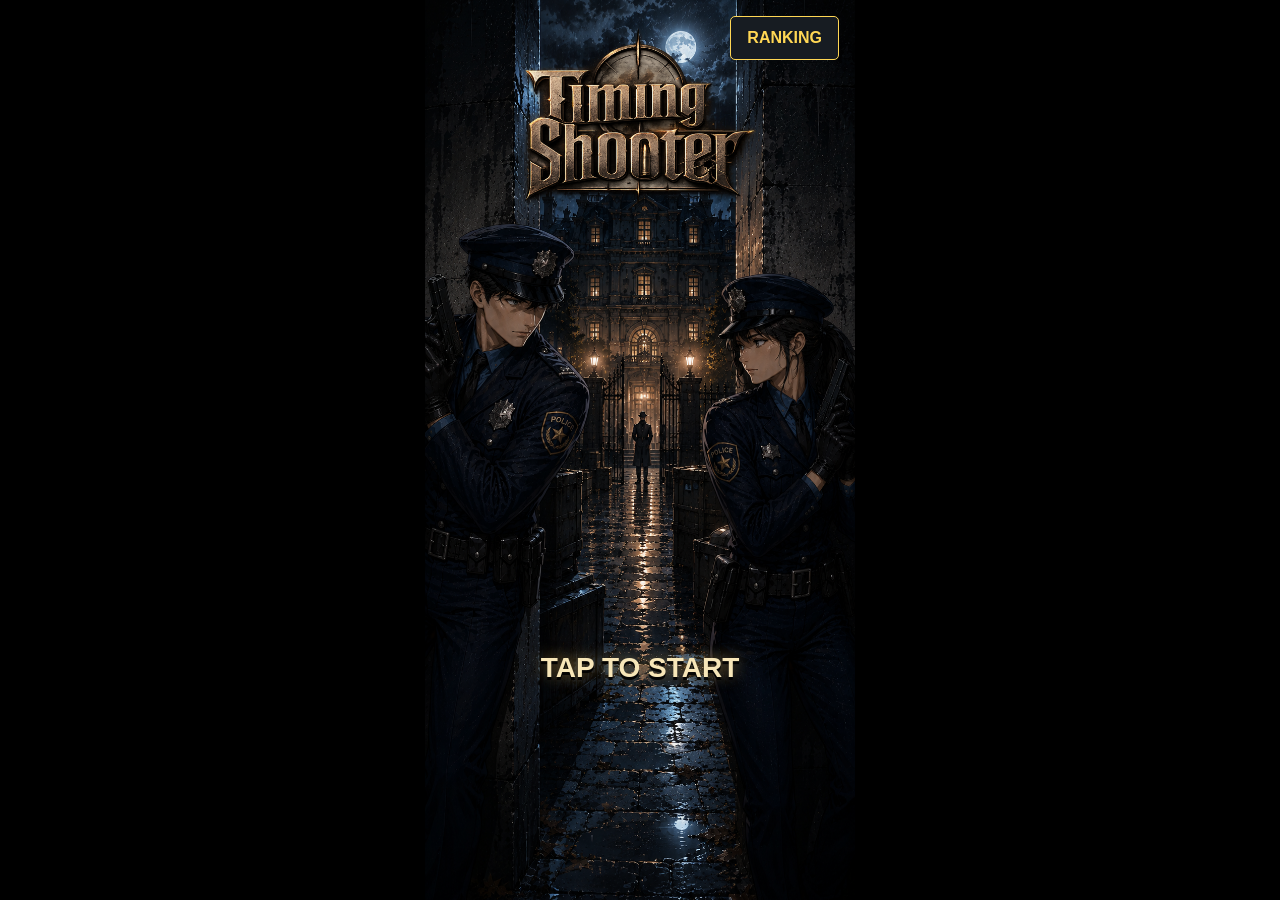
==== commit 1ca8b835: "Delay opening music, redraw casino hostages and add two balcony rounds" ====
--- a/timing-shooter/index.html
+++ b/timing-shooter/index.html
@@ -1663,19 +1663,19 @@
   <script src="opening_shot_effect.js?v=all-stages-1"></script>
   <script src="room_warning.js?v=trap-1"></script>
   <script src="campaign_story.js?v=foyer-chase-4"></script>
-  <script src="sanctuary_encounter.js?v=standard-dodge-3"></script>
+  <script src="sanctuary_encounter.js?v=two-rounds-4"></script>
   <script src="opening.js?v=stage-music-7"></script>
   <script src="hall_config.js?v=stairs-solo-5"></script>
   <script src="stage2_config.js?v=boss-dodge-10"></script>
-  <script src="stage3_config.js?v=boss-dodge-3"></script>
+  <script src="stage3_config.js?v=unique-hostages-5"></script>
   <script src="wharf_opening.js?v=stage-music-5"></script>
   <script src="hall.js?v=vs-pillar-cover-4"></script>
-  <script src="hostage.js?v=casino-staff-2"></script>
-  <script src="supply_crate.js?v=crate-two-4"></script>
-  <script src="stage4_config.js?v=ending-type-9"></script>
+  <script src="hostage.js?v=unique-staff-3"></script>
+  <script src="supply_crate.js?v=no-hostage-crates-5"></script>
+  <script src="stage4_config.js?v=two-balcony-rounds-10"></script>
   <script src="dodge.js?v=shared-inset-6"></script>
   <script src="boss.js?v=stage2-guards-8"></script>
-  <script src="tutorial.js?v=item-guide-6"></script>
+  <script src="tutorial.js?v=direction-hints-7"></script>
   <script src="boss_aftermath.js?v=casino-aftermath-3"></script>
   <script src="ast_integration.js?v=stage-id-2"></script>
   <script src="multiplayer_config.js?v=heartbeat-5"></script>
@@ -1847,8 +1847,8 @@
     });
 
     function updateHostageInput() {
-      if (hostage.element && !hostage.hit && (activeTargets.some(target => target.color === hostage.color)
-        || supplyCrate.color === hostage.color)) refreshHostageColor(false);
+      if (hostage.colors.some(color => activeTargets.some(target => target.color === color)
+        || supplyCrate.color === color)) refreshHostageColor(false);
       hostage.setEnabled(gameStarted && !stageEnded && !floorTransition && !dodge.current && !dodge.queue.length
         && hasUnjudgedTargets() && !activeTargets.some(target => target.countering));
     }
@@ -1865,14 +1865,15 @@
     }, deliverCrateReward);
 
     function updateCrateInput() {
-      supplyCrate.setEnabled(gameStarted && !stageEnded && !floorTransition && !dodge.current
+      supplyCrate.setEnabled(!hall.config.disableSupplyCrates && gameStarted && !stageEnded && !floorTransition && !dodge.current
         && !dodge.queue.length && !activeTargets.some(target => target.countering));
     }
 
     function beginCrateTurn() {
       if (hall.config.boss || hall.config.special) return;
-      supplyCrate.nextTurn(activeTargets);
-      refreshHostageColor();
+      if (hall.config.disableSupplyCrates) supplyCrate.clear();
+      else supplyCrate.nextTurn(activeTargets);
+      refreshHostageColor(!hall.config.uniqueHostageColors);
       updateHostageInput();
       updateCrateInput();
     }
@@ -1919,6 +1920,7 @@
     let nextWaveReadyAt = 0;
     let bgmMode = '';
     let bgmSequenceToken = 0;
+    let stageBgmTimer = null;
     let audioStatusTimer = 0;
     let socket = null;
     let serverMode = false;
@@ -2055,16 +2057,16 @@
 
     function pickRandomColor() {
       const keys = Object.keys(colors).filter(color => color !== supplyCrate.color
-        && (!hostage.element || hostage.hit || color !== hostage.color));
+        && !hostage.colors.includes(color));
       return keys[Math.floor(Math.random() * keys.length)];
     }
 
     function colorForEnemy(color, target = null) {
-      const reserved = new Set([supplyCrate.color, hostage.element && !hostage.hit ? hostage.color : null]);
+      const reserved = new Set([supplyCrate.color, ...hostage.colors]);
       if (!reserved.has(color)) return color;
       const used = new Set(activeTargets.filter(enemy => enemy !== target && (!enemy.judged || enemy.countering))
         .map(enemy => enemy.color));
-      if (hostage.element && !hostage.hit) used.add(hostage.color);
+      hostage.colors.forEach(color => used.add(color));
       const available = Object.keys(colors).filter(key => !reserved.has(key));
       const distinct = available.filter(key => !used.has(key));
       const choices = distinct.length ? distinct : available;
@@ -2257,11 +2259,12 @@
       activeBgmSources = [];
     }
 
-    function startWebBgmSource(buffer, { loop = false, onended = null, when = 0 } = {}) {
+    function startWebBgmSource(buffer, { loop = false, onended = null, when = 0, loopEnd = 0 } = {}) {
       const context = ensureBgmContext();
       const source = context.createBufferSource();
       source.buffer = buffer;
       source.loop = loop;
+      source.loopEnd = loopEnd;
       source.connect(bgmGain);
       if (onended) {
         source.onended = onended;
@@ -2328,7 +2331,8 @@
           }
         });
         // Schedule both buffers on the audio clock; onended may be delayed by rendering.
-        startWebBgmSource(loopBuffer, { loop: true, when: startsAt + introBuffer.duration });
+        startWebBgmSource(loopBuffer, { loop: true, when: startsAt + introBuffer.duration,
+          loopEnd: ['sound/stage3_2.mp3', 'sound/stage4_2.mp3'].includes(loopSrc) ? findBgmContentEnd(loopBuffer) : 0 });
         return true;
       } catch (error) {
         console.warn(`[BGM] ${mode} load/play failed:`, error);
@@ -2341,7 +2345,18 @@
       return unlockBgm();
     }
 
+    function findBgmContentEnd(buffer) {
+      // These loop recordings contain silent tails. Keep their original audible samples intact.
+      const channels = Array.from({ length: buffer.numberOfChannels }, (_, index) => buffer.getChannelData(index));
+      for (let frame = buffer.length - 1; frame >= 0; frame--) {
+        if (channels.some(channel => Math.abs(channel[frame]) > 0.000001)) return (frame + 1) / buffer.sampleRate;
+      }
+      return buffer.duration;
+    }
+
     function stopBgm() {
+      gameRuntime.clearTimeout(stageBgmTimer);
+      stageBgmTimer = null;
       bgmSequenceToken += 1;
       bgmMode = '';
       stopWebBgmSources();
@@ -2578,9 +2593,9 @@
           mode: selectedMode,
           transition: swap => runFadeTransition({ fadeOutMs: 1000, fadeInMs: 1000, swap }),
           onBreach: () => prepareCombatAssets().catch((error) => console.warn('[Stage] Preload failed:', error)),
-          onReady: () => playStageBgm(),
           onShot: () => {
             playOneShot(gunSound);
+            scheduleStageBgm();
           },
           onComplete: enterStageAfterOpening
         }).catch((error) => {
@@ -2607,6 +2622,15 @@
     function playStageBgm() {
       const tracks = stageMusic[currentStageId];
       return playBgmSequence(currentStageId, tracks.intro, tracks.loop);
+    }
+
+    function scheduleStageBgm() {
+      gameRuntime.clearTimeout(stageBgmTimer);
+      const stageId = currentStageId, token = bgmSequenceToken;
+      stageBgmTimer = gameRuntime.setTimeout(() => {
+        stageBgmTimer = null;
+        if (currentStageId === stageId && bgmSequenceToken === token) playStageBgm();
+      }, 1000);
     }
 
     function warmTutorialMusic() {
@@ -3903,6 +3927,7 @@
       }
       clearActiveTargets();
 
+      if (hall.config.uniqueHostageColors) refreshHostageColor();
       if (wave) {
         activeWaveId = wave.waveId;
         const useRoomSlots = currentFloor > 1 || currentStageId !== 'stage1';
@@ -3910,7 +3935,7 @@
         const targets = wave.targets.slice();
         if (hall.config.waveTargets) {
           const available = shuffleItems(Object.keys(colors).filter(color => color !== supplyCrate.color
-            && (!hostage.element || hostage.hit || color !== hostage.color)));
+            && !hostage.colors.includes(color)));
           const count = Math.min(hall.config.waveTargets, stageEnemyTotal - defeatedEnemies, available.length);
           // The legacy local server sends two targets; room rules may require three.
           while (targets.length < count) {
@@ -3919,8 +3944,10 @@
           }
           targets.length = count;
         }
+        const enemyColors = hall.config.uniqueHostageColors
+          ? shuffleItems(Object.keys(colors).filter(color => !hostage.colors.includes(color))) : null;
         targets.slice(0, stageEnemyTotal - defeatedEnemies).forEach((target, index) => {
-          makeTarget(target.color, useRoomSlots ? roomSlots[index % roomSlots.length] : slotById(target.slotId), {
+          makeTarget(enemyColors ? enemyColors[index] : target.color, useRoomSlots ? roomSlots[index % roomSlots.length] : slotById(target.slotId), {
             id: target.id,
             duration: target.duration,
             startAt: wave.startAt
@@ -3932,7 +3959,7 @@
 
       activeWaveId = `local_${Date.now()}`;
       const freeColors = Object.keys(colors).filter(color => color !== supplyCrate.color
-        && (!hostage.element || hostage.hit || color !== hostage.color));
+        && !hostage.colors.includes(color));
       const targetCount = Math.min(hall.config.waveTargets ?? config.waveTargets ?? 3, stageEnemyTotal - defeatedEnemies, freeColors.length);
       const availableSlots = [...spawnSlots].sort(() => Math.random() - 0.5).slice(0, targetCount);
       const waveColors = [];
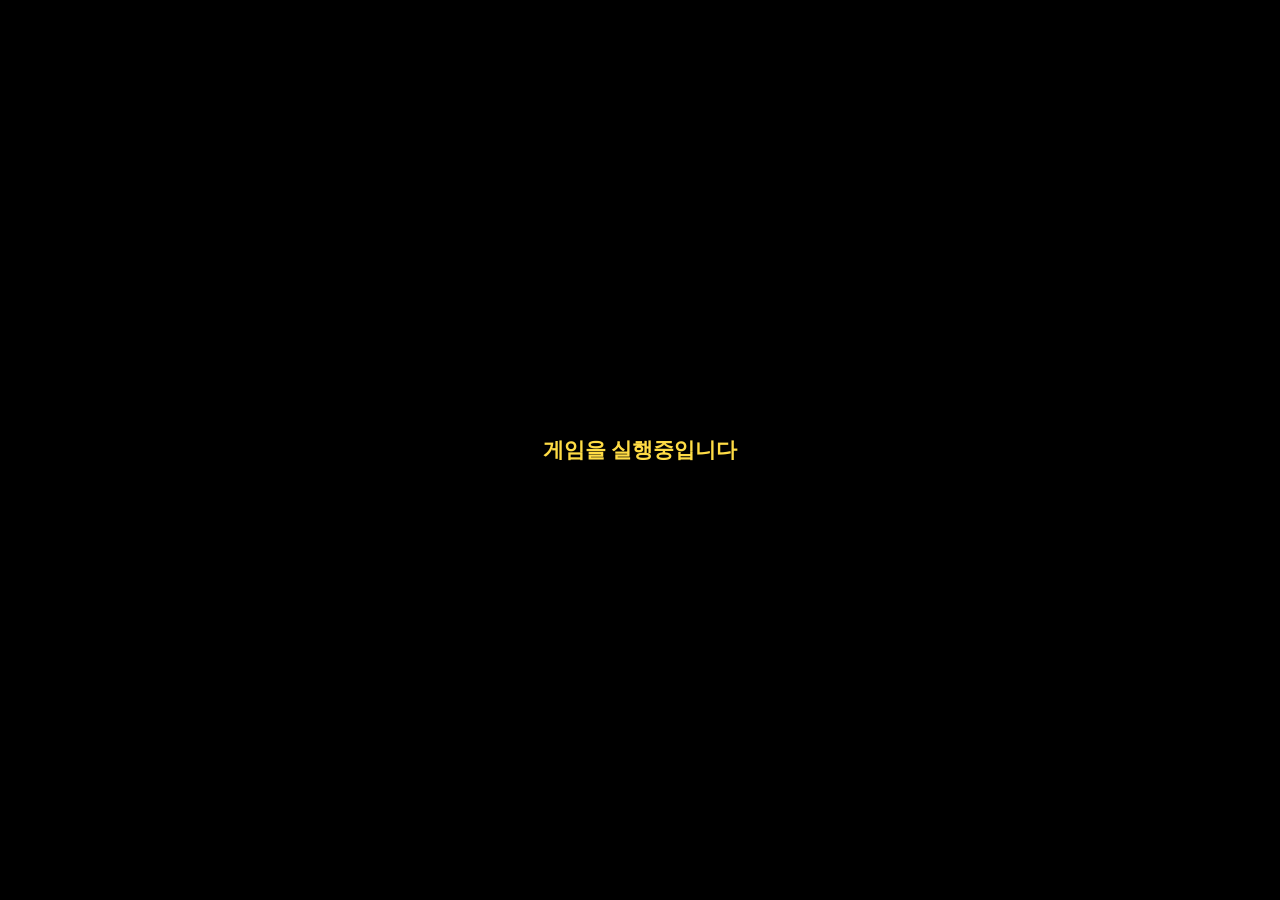
==== commit 1142106c: "Fix final-wave defeat timing and sanctuary target cues" ====
--- a/timing-shooter/index.html
+++ b/timing-shooter/index.html
@@ -1494,7 +1494,7 @@
   <link rel="stylesheet" href="opening.css?v=shot-effect-5">
   <link rel="stylesheet" href="room_warning.css?v=center-2">
   <link rel="stylesheet" href="campaign_story.css?v=ending-type-4">
-  <link rel="stylesheet" href="sanctuary_encounter.css?v=standard-dodge-2">
+  <link rel="stylesheet" href="sanctuary_encounter.css?v=attack-reference-ring-4">
   <link rel="stylesheet" href="wharf_opening.css?v=stage2-distance-3">
   <link rel="stylesheet" href="cutscene_caption.css?v=casino-caption-3">
   <link rel="stylesheet" href="tutorial.css?v=item-guide-6">
@@ -1663,7 +1663,7 @@
   <script src="opening_shot_effect.js?v=all-stages-1"></script>
   <script src="room_warning.js?v=trap-1"></script>
   <script src="campaign_story.js?v=foyer-chase-4"></script>
-  <script src="sanctuary_encounter.js?v=two-rounds-4"></script>
+  <script src="sanctuary_encounter.js?v=attack-reference-ring-5"></script>
   <script src="opening.js?v=stage-music-7"></script>
   <script src="hall_config.js?v=stairs-solo-5"></script>
   <script src="stage2_config.js?v=boss-dodge-10"></script>
@@ -3711,10 +3711,6 @@
       else {
         defeatedEnemies = Math.min(stageEnemyTotal, defeatedEnemies + 1);
         enemiesRemaining.textContent = String(stageEnemyTotal - defeatedEnemies);
-        if (defeatedEnemies === stageEnemyTotal) {
-          completeStage();
-          return;
-        }
       }
       finishedTarget.machineGunState = null;
       setMachinePromptVisible(finishedTarget, false);
@@ -3736,6 +3732,11 @@
         finishedTarget.muzzleFlashes?.forEach(flash => flash.remove());
         finishedTarget.muzzleFlashes?.clear();
         activeTargets = activeTargets.filter((item) => item !== finishedTarget);
+        // Keep the final batch on screen until every death reaction has finished.
+        if (!stageEnded && !floorTransition && !hall.config.boss && defeatedEnemies === stageEnemyTotal) {
+          if (!activeTargets.length) completeStage();
+          return;
+        }
         if (!stageEnded && !serverMode && !hasActiveOrCounteringTargets()) {
           scheduleSpawn(Math.max(0, nextWaveReadyAt - gameRuntime.now()));
         }
--- a/timing-shooter/sanctuary_encounter.css
+++ b/timing-shooter/sanctuary_encounter.css
@@ -2,10 +2,9 @@
 .sanctuary-actor { position: absolute; top: 25.7%; height: 22%; width: 16%; object-fit: contain; transform: translateX(-50%); clip-path: inset(0 0 35% 0); }
 .sanctuary-attack { position: absolute; width: 36px; height: 36px; transform: translate(-50%, -50%); }
 .sanctuary-attack img { position: absolute; left: 50%; top: 50%; width: 36px; height: 36px; transform: translate(-50%, -50%); }
-.sanctuary-attack .sanctuary-ring { width: 48px; height: 48px; }
+.sanctuary-attack .sanctuary-perfect, .sanctuary-attack .sanctuary-ring { width: var(--perfect-size, 52px); height: var(--perfect-size, 52px); }
 .sanctuary-counter { position: absolute; inset: 0; }
-.sanctuary-counter-frame, .sanctuary-counter-growing { position: absolute; inset: var(--dodge-margin); border: 3px solid #fff; box-shadow: 0 0 3px #000, inset 0 0 3px #000; }
-.sanctuary-counter-growing { border-color: var(--shot-color); box-shadow: 0 0 8px var(--shot-color), inset 0 0 8px var(--shot-color); }
+.sanctuary-counter-frame, .sanctuary-counter-growing { position: absolute; inset: var(--dodge-margin); border: 3px solid var(--shot-color); box-shadow: 0 0 7px var(--shot-color), inset 0 0 7px var(--shot-color); }
 .sanctuary-muzzle { position: absolute; width: 70px; height: 70px; transform: translate(-50%, -50%); }
 .sanctuary-feedback { position: absolute; inset: 8px; border: 5px solid #fff; box-shadow: 0 0 18px var(--shot-color), inset 0 0 18px var(--shot-color); animation: sanctuary-feedback 220ms ease-out forwards; }
 @keyframes sanctuary-feedback { to { opacity: 0; } }
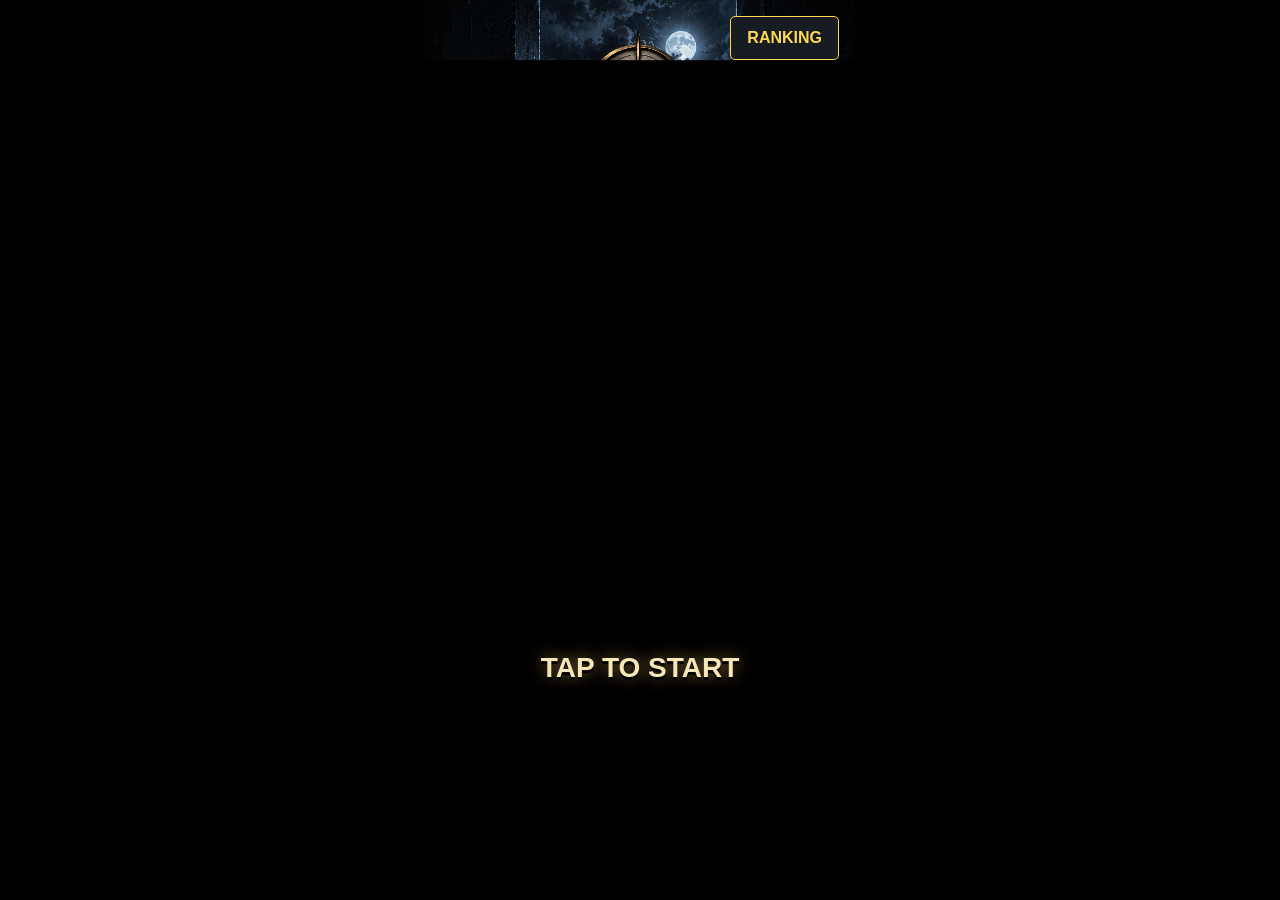
==== commit 2692a2c4: "Hide co-op card and enlarge available mode cards" ====
--- a/timing-shooter/index.html
+++ b/timing-shooter/index.html
@@ -222,8 +222,8 @@
     }
 
     .mode-card {
-      flex: 0 1 calc((100% - 42px) / 3);
-      max-width: 125px;
+      flex: 0 1 calc((100% - 64px) / 2);
+      max-width: 160px;
       aspect-ratio: 1086 / 1448;
       padding: 0;
       border: 2px solid rgba(255, 220, 150, 0.46);
@@ -1523,7 +1523,7 @@
         <button id="mode1pButton" class="mode-card selected" type="button" data-mode="1p" aria-label="1P Mode">
           <img src="sprites/UI/1P Mode.png" alt="">
         </button>
-        <button id="mode2pButton" class="mode-card" type="button" data-mode="2p" aria-label="2P Mode">
+        <button id="mode2pButton" class="mode-card" type="button" data-mode="2p" aria-label="2P Mode" hidden disabled>
           <img src="sprites/UI/2P Mode.png" alt="">
         </button>
         <button id="modeVsButton" class="mode-card" type="button" data-mode="vs" aria-label="VS Mode">
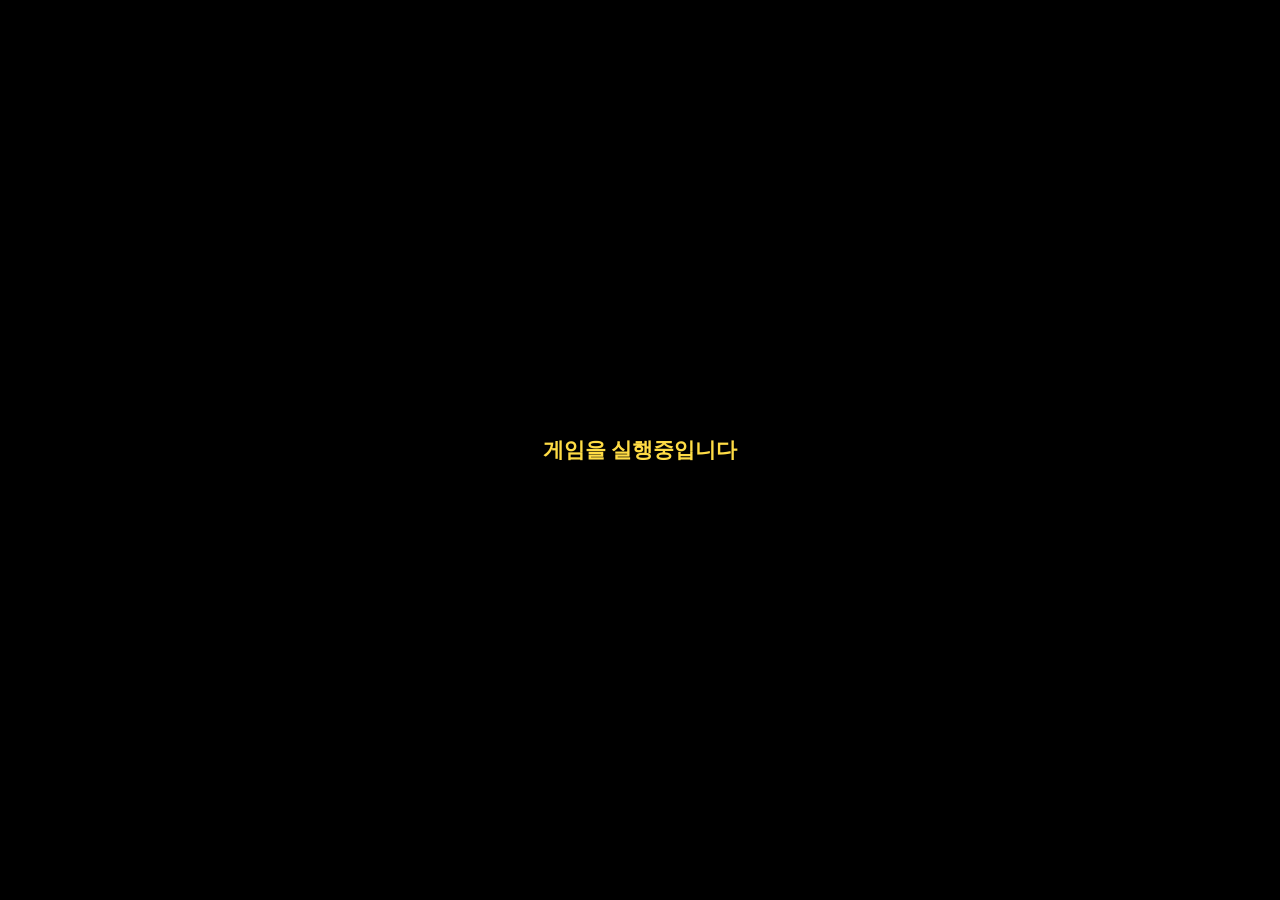
==== commit 2a123d8d: "Refine wave placements and apply natural final boss sprites" ====
--- a/timing-shooter/index.html
+++ b/timing-shooter/index.html
@@ -1665,14 +1665,14 @@
   <script src="campaign_story.js?v=foyer-chase-4"></script>
   <script src="sanctuary_encounter.js?v=attack-reference-ring-5"></script>
   <script src="opening.js?v=stage-music-7"></script>
-  <script src="hall_config.js?v=stairs-solo-5"></script>
-  <script src="stage2_config.js?v=boss-dodge-10"></script>
-  <script src="stage3_config.js?v=unique-hostages-5"></script>
+  <script src="hall_config.js?v=wave-cover-6"></script>
+  <script src="stage2_config.js?v=wave-placement-11"></script>
+  <script src="stage3_config.js?v=boss-guard-height-6"></script>
   <script src="wharf_opening.js?v=stage-music-5"></script>
   <script src="hall.js?v=vs-pillar-cover-4"></script>
   <script src="hostage.js?v=unique-staff-3"></script>
   <script src="supply_crate.js?v=no-hostage-crates-5"></script>
-  <script src="stage4_config.js?v=two-balcony-rounds-10"></script>
+  <script src="stage4_config.js?v=natural-boss-11"></script>
   <script src="dodge.js?v=shared-inset-6"></script>
   <script src="boss.js?v=stage2-guards-8"></script>
   <script src="tutorial.js?v=direction-hints-7"></script>
